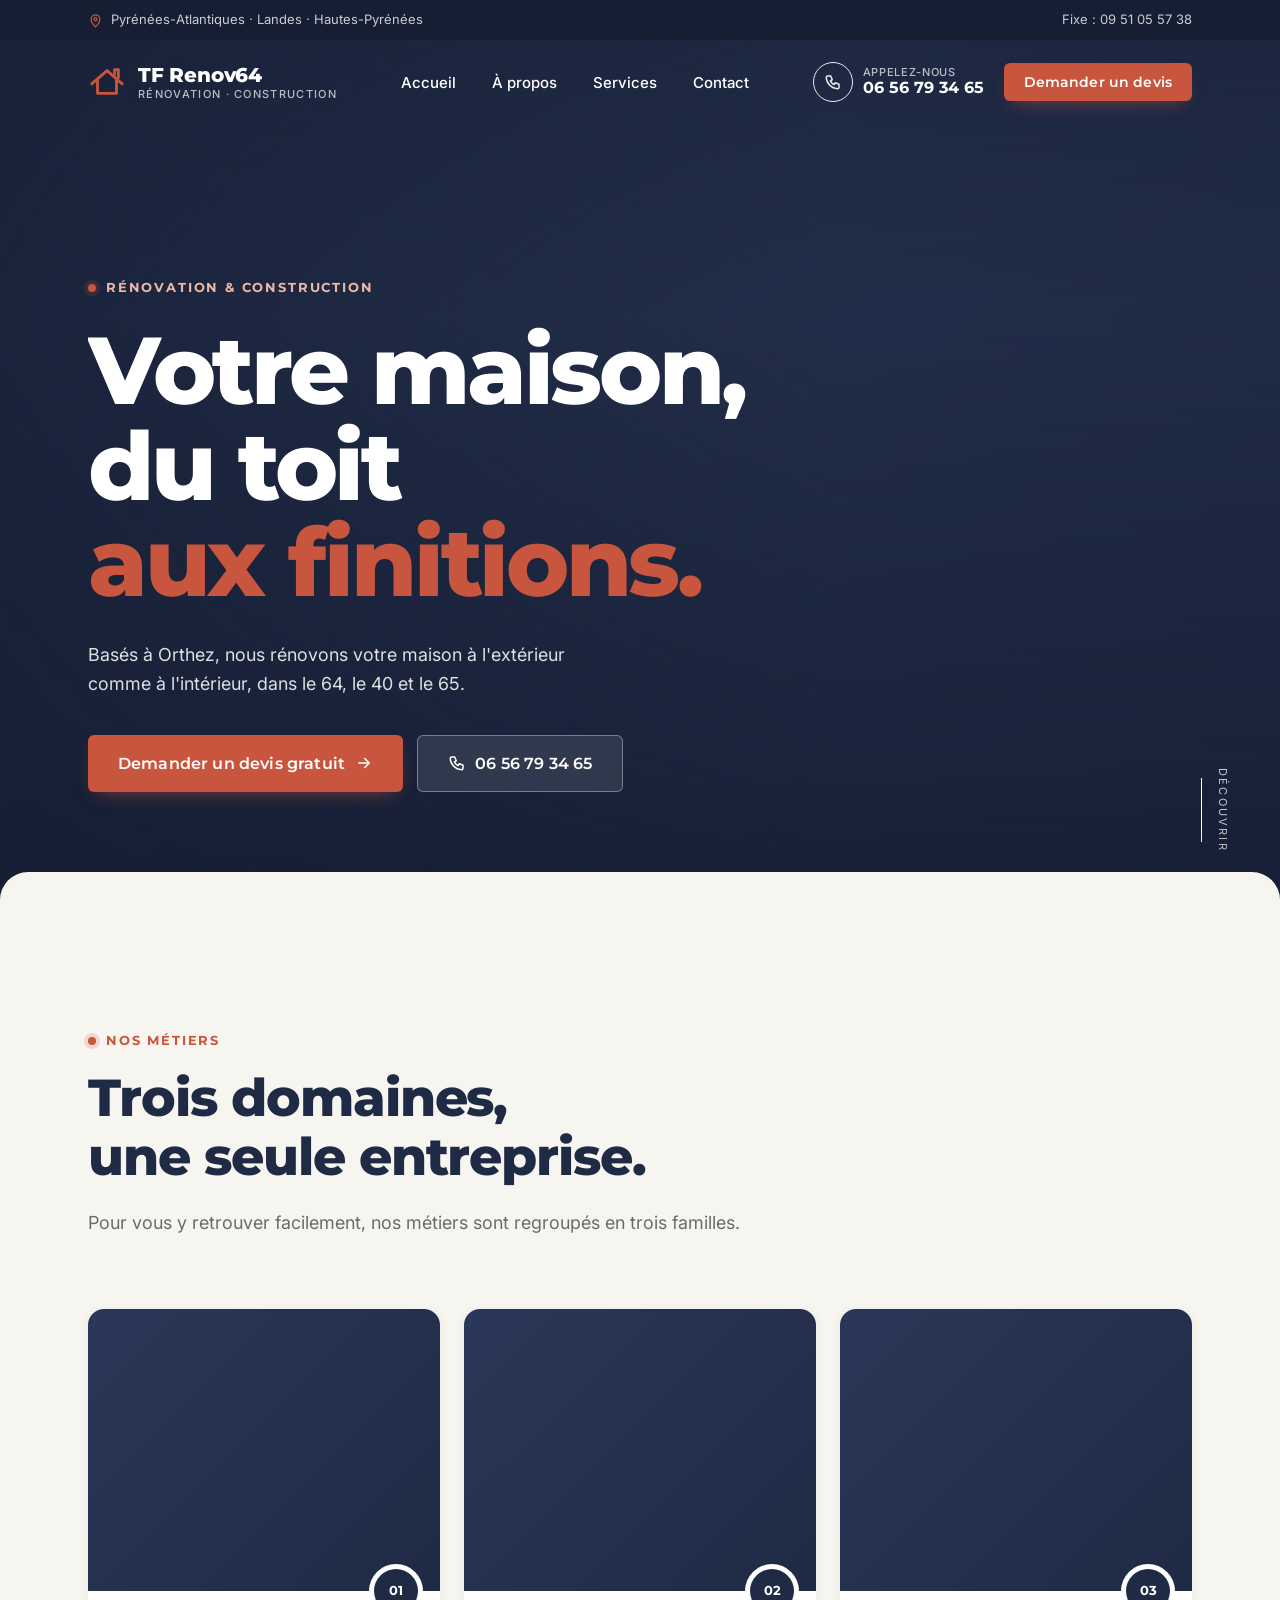
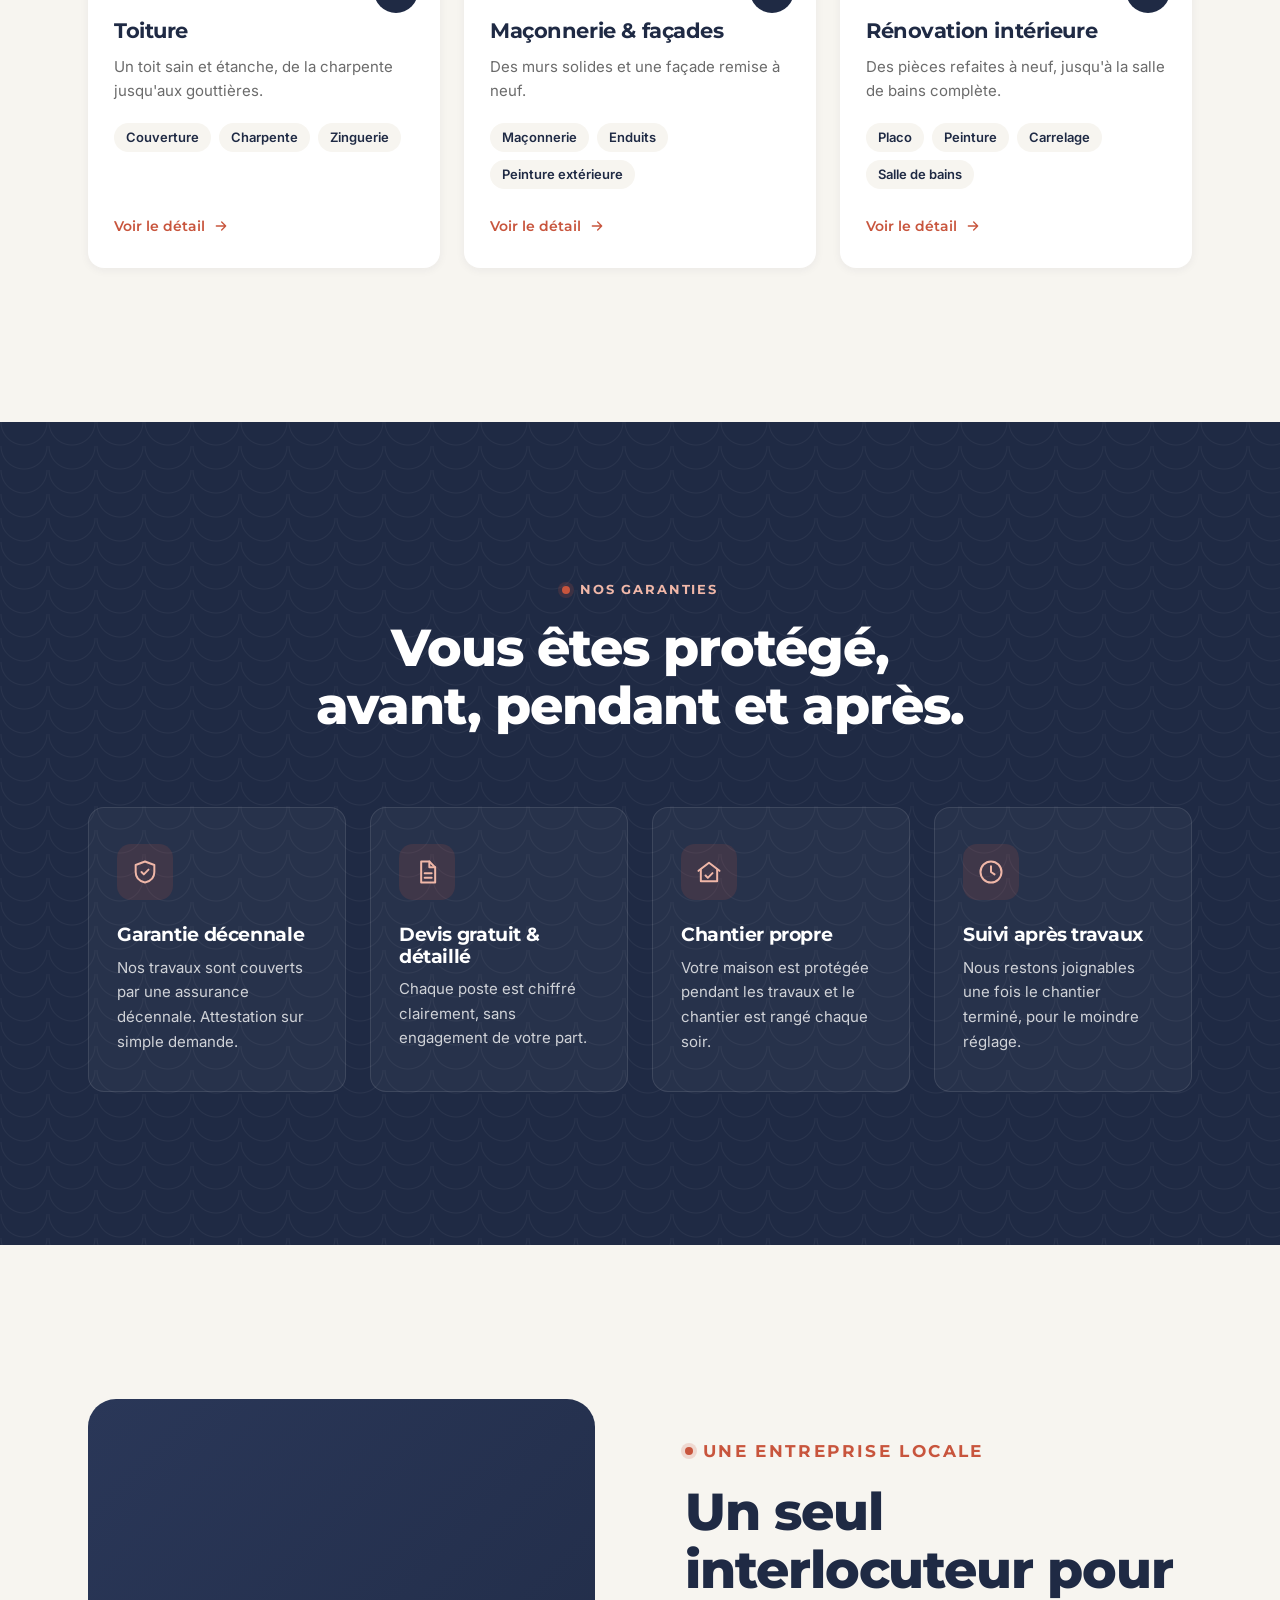
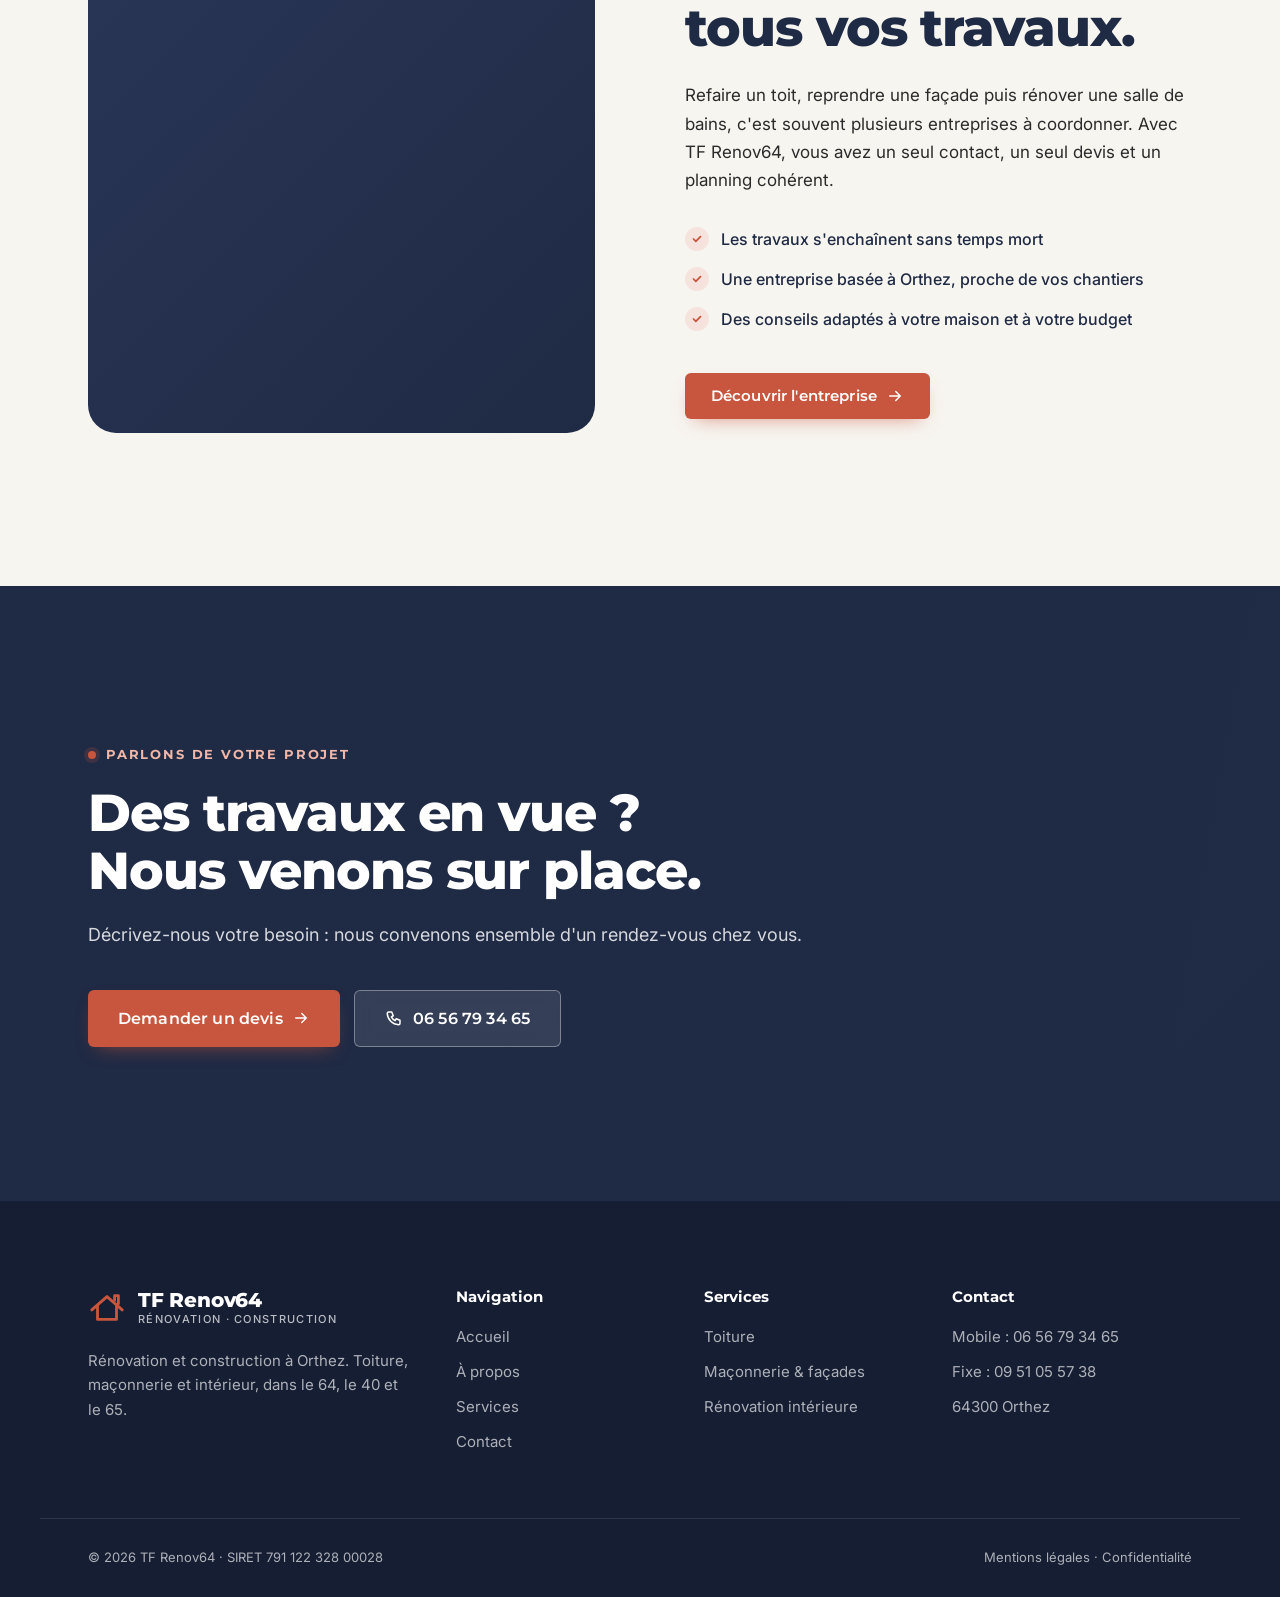
==== index.html @ b9517486 "Site adapté à TF Renov64 (rénovation & construction, Orthez) - Coordonnées réelles : mobile, fixe, S" ====
<!DOCTYPE html>
<html lang="fr">
<head>
  <meta charset="UTF-8">
  <meta name="viewport" content="width=device-width, initial-scale=1">
  <title>TF Renov64 — Rénovation &amp; construction à Orthez | Toiture, maçonnerie, intérieur</title>
  <meta name="description" content="TF Renov64, rénovation et construction à Orthez (64) : couverture, charpente, zinguerie, maçonnerie, enduits, peinture, placo, carrelage et salles de bains. Pyrénées-Atlantiques, Landes, Hautes-Pyrénées. Devis gratuit.">
  <meta name="theme-color" content="#1F2A44">

  <!-- Active les états initiaux des animations uniquement si JS est disponible -->
  <script>
    document.documentElement.classList.add('js');
    if (!window.matchMedia('(prefers-reduced-motion: reduce)').matches) document.documentElement.classList.add('anim');
  </script>

  <link rel="preconnect" href="https://fonts.googleapis.com">
  <link rel="preconnect" href="https://fonts.gstatic.com" crossorigin>
  <link href="https://fonts.googleapis.com/css2?family=Inter:wght@400;500;600&family=Montserrat:wght@600;700;800&display=swap" rel="stylesheet">
  <link rel="stylesheet" href="style.css">
</head>
<body class="page-home">

  <!-- ===================================================
       EN-TÊTE : bandeau contact + menu fixe
       =================================================== -->
  <header class="site-header" id="top">
    <div class="topbar">
      <div class="container topbar__inner">
        <p class="topbar__zone">
          <svg aria-hidden="true" viewBox="0 0 24 24"><path d="M12 22s7-6.2 7-12a7 7 0 1 0-14 0c0 5.8 7 12 7 12Z"/><circle cx="12" cy="10" r="2.5"/></svg>
          <span>Pyrénées-Atlantiques · Landes · Hautes-Pyrénées</span>
        </p>
        <div class="topbar__links">
          <a href="tel:+33951055738">Fixe : 09 51 05 57 38</a>
        </div>
      </div>
    </div>

    <nav class="nav" aria-label="Navigation principale">
      <div class="container nav__inner">
        <a href="index.html" class="logo" aria-label="TF Renov64, retour à l'accueil">
          <svg class="logo__mark" viewBox="0 0 40 40" aria-hidden="true">
            <path d="M4 22 20 8l16 14" />
            <path d="M10 18v14h20V18" />
            <path d="M28 12V7h4v8.5" />
          </svg>
          <span class="logo__text">TF Renov64<small>Rénovation · Construction</small></span>
        </a>

        <ul class="nav__links" id="nav-links">
          <li><a href="index.html" class="is-active" aria-current="page">Accueil</a></li>
          <li><a href="a-propos.html">À propos</a></li>
          <li><a href="services.html">Services</a></li>
          <li><a href="contact.html">Contact</a></li>
          <li class="nav__links-cta"><a href="tel:+33656793465" class="btn btn--ghost-dark">Appeler le 06 56 79 34 65</a></li>
        </ul>

        <div class="nav__actions">
          <a href="tel:+33656793465" class="nav__phone" aria-label="Appeler le 06 56 79 34 65">
            <span class="nav__phone-icon">
              <svg viewBox="0 0 24 24" aria-hidden="true"><path d="M5 4h4l2 5-2.5 1.5a11 11 0 0 0 5 5L15 13l5 2v4a2 2 0 0 1-2 2A16 16 0 0 1 3 6a2 2 0 0 1 2-2"/></svg>
            </span>
            <span class="nav__phone-text"><small>Appelez-nous</small>06 56 79 34 65</span>
          </a>
          <a href="contact.html#devis" class="btn btn--primary btn--sm nav__cta">
            Demander un devis
          </a>
          <button class="burger" type="button" aria-label="Ouvrir le menu" aria-expanded="false" aria-controls="nav-links">
            <span></span><span></span>
          </button>
        </div>
      </div>
    </nav>
  </header>

<main>

    <!-- ===================================================
         HERO
         =================================================== -->
    <section class="hero" aria-label="Présentation">
      <div class="hero__media">
        <!-- Photo d'illustration : à remplacer par une photo des chantiers de l'entreprise -->
        <img src="https://images.unsplash.com/photo-1745478433539-90d9a2e8579e?auto=format&fit=crop&w=2200&q=80"
             srcset="https://images.unsplash.com/photo-1745478433539-90d9a2e8579e?auto=format&fit=crop&w=800&q=80 800w, https://images.unsplash.com/photo-1745478433539-90d9a2e8579e?auto=format&fit=crop&w=1400&q=80 1400w, https://images.unsplash.com/photo-1745478433539-90d9a2e8579e?auto=format&fit=crop&w=2200&q=80 2200w"
             sizes="100vw"
             alt="Artisan posant des tuiles sur une toiture en chantier" fetchpriority="high">
      </div>
      <div class="hero__overlay" aria-hidden="true"></div>

      <div class="container hero__content">
        <p class="eyebrow eyebrow--light hero__eyebrow">
          <span class="eyebrow__dot"></span>Rénovation &amp; construction
        </p>
        <h1 class="hero__title">
          <span class="line"><span>Votre maison,</span></span>
          <span class="line"><span>du toit</span></span>
          <span class="line"><span><em>aux finitions.</em></span></span>
        </h1>
        <p class="hero__lead">
          Basés à Orthez, nous rénovons votre maison à l'extérieur comme à l'intérieur,
          dans le 64, le 40 et le 65.
        </p>
        <div class="hero__actions">
          <a href="contact.html#devis" class="btn btn--primary btn--lg">
            Demander un devis gratuit
            <svg class="btn__arrow" viewBox="0 0 24 24" aria-hidden="true"><path d="M5 12h14M13 6l6 6-6 6"/></svg>
          </a>
          <a href="tel:+33656793465" class="btn btn--glass btn--lg">
            <svg viewBox="0 0 24 24" aria-hidden="true"><path d="M5 4h4l2 5-2.5 1.5a11 11 0 0 0 5 5L15 13l5 2v4a2 2 0 0 1-2 2A16 16 0 0 1 3 6a2 2 0 0 1 2-2"/></svg>
            06 56 79 34 65
          </a>
        </div>
      </div>

      <a href="#services" class="hero__scroll" aria-label="Faire défiler vers le contenu">
        <span>Découvrir</span>
        <span class="hero__scroll-line"></span>
      </a>
    </section>

    <!-- Contenu qui glisse par-dessus le hero -->
    <div class="sheet">

      <!-- ===================================================
           SERVICES : 3 familles de métiers
           =================================================== -->
      <section class="section services" id="services">
        <div class="container">
          <header class="section-head">
            <p class="eyebrow" data-reveal><span class="eyebrow__dot"></span>Nos métiers</p>
            <h2 class="section-title" data-reveal>Trois domaines,<br>une seule entreprise.</h2>
            <p class="section-intro" data-reveal>
              Pour vous y retrouver facilement, nos métiers sont regroupés en trois familles.
            </p>
          </header>

          <div class="services__grid">
            <article class="service-card" data-reveal>
              <div class="service-card__media">
                <img src="https://images.pexels.com/photos/10971733/pexels-photo-10971733.jpeg?auto=compress&cs=tinysrgb&w=1000" alt="Toiture en tuiles avec lucarne" loading="lazy">
              </div>
              <div class="service-card__body">
                <span class="service-card__num">01</span>
                <h3>Toiture</h3>
                <p>Un toit sain et étanche, de la charpente jusqu'aux gouttières.</p>
                <ul class="service-card__tags" aria-label="Métiers"><li>Couverture</li><li>Charpente</li><li>Zinguerie</li></ul>
                <a href="services.html#toiture" class="link-arrow">Voir le détail <svg viewBox="0 0 24 24" aria-hidden="true"><path d="M5 12h14M13 6l6 6-6 6"/></svg></a>
              </div>
            </article>
            <article class="service-card" data-reveal>
              <div class="service-card__media">
                <img src="https://images.unsplash.com/photo-1517581177682-a085bb7ffb15?auto=format&fit=crop&w=1000&q=80" alt="Chantier de rénovation avec murs en maçonnerie" loading="lazy">
              </div>
              <div class="service-card__body">
                <span class="service-card__num">02</span>
                <h3>Maçonnerie &amp; façades</h3>
                <p>Des murs solides et une façade remise à neuf.</p>
                <ul class="service-card__tags" aria-label="Métiers"><li>Maçonnerie</li><li>Enduits</li><li>Peinture extérieure</li></ul>
                <a href="services.html#maconnerie" class="link-arrow">Voir le détail <svg viewBox="0 0 24 24" aria-hidden="true"><path d="M5 12h14M13 6l6 6-6 6"/></svg></a>
              </div>
            </article>
            <article class="service-card" data-reveal>
              <div class="service-card__media">
                <img src="https://images.unsplash.com/photo-1584622650111-993a426fbf0a?auto=format&fit=crop&w=1000&q=80" alt="Salle de bains rénovée avec douche vitrée" loading="lazy">
              </div>
              <div class="service-card__body">
                <span class="service-card__num">03</span>
                <h3>Rénovation intérieure</h3>
                <p>Des pièces refaites à neuf, jusqu'à la salle de bains complète.</p>
                <ul class="service-card__tags" aria-label="Métiers"><li>Placo</li><li>Peinture</li><li>Carrelage</li><li>Salle de bains</li></ul>
                <a href="services.html#interieur" class="link-arrow">Voir le détail <svg viewBox="0 0 24 24" aria-hidden="true"><path d="M5 12h14M13 6l6 6-6 6"/></svg></a>
              </div>
            </article>
          </div>
        </div>
      </section>

      <!-- ===================================================
           GARANTIES (section sombre)
           =================================================== -->
      <section class="guarantees" aria-labelledby="garanties-title">
        <div class="guarantees__panel">
          <div class="container">
            <header class="section-head section-head--center">
              <p class="eyebrow eyebrow--light" data-reveal><span class="eyebrow__dot"></span>Nos garanties</p>
              <h2 class="section-title section-title--light" id="garanties-title" data-reveal>Vous êtes protégé,<br>avant, pendant et après.</h2>
            </header>

            <div class="guarantees__grid">
              <div class="guarantee" data-reveal>
                <div class="guarantee__icon"><svg viewBox="0 0 24 24" aria-hidden="true"><path d="M12 3 4 6v6c0 5 3.5 8 8 9 4.5-1 8-4 8-9V6l-8-3Z"/><path d="m9 12 2 2 4-4"/></svg></div>
                <h3>Garantie décennale</h3>
                <p>Nos travaux sont couverts par une assurance décennale. Attestation sur simple demande.</p>
              </div>
              <div class="guarantee" data-reveal>
                <div class="guarantee__icon"><svg viewBox="0 0 24 24" aria-hidden="true"><path d="M7 3h7l5 5v13H7z"/><path d="M14 3v5h5M10 13h6M10 17h6"/></svg></div>
                <h3>Devis gratuit &amp; détaillé</h3>
                <p>Chaque poste est chiffré clairement, sans engagement de votre part.</p>
              </div>
              <div class="guarantee" data-reveal>
                <div class="guarantee__icon"><svg viewBox="0 0 24 24" aria-hidden="true"><path d="M3 11 12 4l9 7"/><path d="M5 10v10h14V10"/><path d="m9 15 2 2 4-4"/></svg></div>
                <h3>Chantier propre</h3>
                <p>Votre maison est protégée pendant les travaux et le chantier est rangé chaque soir.</p>
              </div>
              <div class="guarantee" data-reveal>
                <div class="guarantee__icon"><svg viewBox="0 0 24 24" aria-hidden="true"><circle cx="12" cy="12" r="9"/><path d="M12 7v5l3 2"/></svg></div>
                <h3>Suivi après travaux</h3>
                <p>Nous restons joignables une fois le chantier terminé, pour le moindre réglage.</p>
              </div>
            </div>
          </div>
        </div>
      </section>

      <!-- ===================================================
           L'ENTREPRISE
           =================================================== -->
      <section class="section about" id="apropos">
        <div class="container about__grid">
          <div class="about__visual">
            <div class="about__img" data-reveal-img data-parallax>
              <img src="https://images.unsplash.com/photo-1726589004565-bedfba94d3a2?auto=format&fit=crop&w=1400&q=80" alt="Artisan au travail sur une toiture" loading="lazy">
            </div>
          </div>

          <div class="about__text">
            <p class="eyebrow" data-reveal><span class="eyebrow__dot"></span>Une entreprise locale</p>
            <h2 class="section-title" data-reveal>Un seul interlocuteur pour tous vos travaux.</h2>
            <p data-reveal>
              Refaire un toit, reprendre une façade puis rénover une salle de bains, c'est souvent
              plusieurs entreprises à coordonner. Avec TF Renov64, vous avez un seul contact,
              un seul devis et un planning cohérent.
            </p>
            <ul class="checklist" data-reveal>
              <li>Les travaux s'enchaînent sans temps mort</li>
              <li>Une entreprise basée à Orthez, proche de vos chantiers</li>
              <li>Des conseils adaptés à votre maison et à votre budget</li>
            </ul>
            <a href="a-propos.html" class="btn btn--primary" data-reveal>
              Découvrir l'entreprise
              <svg class="btn__arrow" viewBox="0 0 24 24" aria-hidden="true"><path d="M5 12h14M13 6l6 6-6 6"/></svg>
            </a>
          </div>
        </div>
      </section>

      <!-- ===================================================
           APPEL À L'ACTION
           =================================================== -->
      <section class="contact cta-band">
        <div class="contact__bg" data-parallax>
          <img src="https://images.pexels.com/photos/5259822/pexels-photo-5259822.jpeg?auto=compress&cs=tinysrgb&w=2000"
             srcset="https://images.pexels.com/photos/5259822/pexels-photo-5259822.jpeg?auto=compress&cs=tinysrgb&w=800 800w, https://images.pexels.com/photos/5259822/pexels-photo-5259822.jpeg?auto=compress&cs=tinysrgb&w=1400 1400w, https://images.pexels.com/photos/5259822/pexels-photo-5259822.jpeg?auto=compress&cs=tinysrgb&w=2000 2000w"
             sizes="100vw" alt="" loading="lazy">
        </div>
        <div class="container cta-band__inner">
          <div>
            <p class="eyebrow eyebrow--light" data-reveal><span class="eyebrow__dot"></span>Parlons de votre projet</p>
            <h2 class="section-title section-title--light" data-reveal>Des travaux en vue&nbsp;?<br>Nous venons sur place.</h2>
            <p data-reveal>Décrivez-nous votre besoin&nbsp;: nous convenons ensemble d'un rendez-vous chez vous.</p>
          </div>
          <div class="cta-band__actions" data-reveal>
            <a href="contact.html#devis" class="btn btn--primary btn--lg">Demander un devis
              <svg class="btn__arrow" viewBox="0 0 24 24" aria-hidden="true"><path d="M5 12h14M13 6l6 6-6 6"/></svg></a>
            <a href="tel:+33656793465" class="btn btn--glass btn--lg">
              <svg viewBox="0 0 24 24" aria-hidden="true"><path d="M5 4h4l2 5-2.5 1.5a11 11 0 0 0 5 5L15 13l5 2v4a2 2 0 0 1-2 2A16 16 0 0 1 3 6a2 2 0 0 1 2-2"/></svg>
              06 56 79 34 65</a>
          </div>
        </div>
      </section>

    </div><!-- /.sheet -->
  </main>

  <!-- ===================================================
       PIED DE PAGE
       =================================================== -->
  <footer class="footer">
    <div class="container footer__grid">
      <div class="footer__brand">
        <a href="index.html" class="logo logo--light">
          <svg class="logo__mark" viewBox="0 0 40 40" aria-hidden="true"><path d="M4 22 20 8l16 14" /><path d="M10 18v14h20V18" /><path d="M28 12V7h4v8.5" /></svg>
          <span class="logo__text">TF Renov64<small>Rénovation · Construction</small></span>
        </a>
        <p>Rénovation et construction à Orthez. Toiture, maçonnerie et intérieur, dans le 64, le 40 et le 65.</p>
      </div>
      <div>
        <h4>Navigation</h4>
        <ul>
          <li><a href="index.html">Accueil</a></li>
          <li><a href="a-propos.html">À propos</a></li>
          <li><a href="services.html">Services</a></li>
          <li><a href="contact.html">Contact</a></li>
        </ul>
      </div>
      <div>
        <h4>Services</h4>
        <ul>
          <li><a href="services.html#toiture">Toiture</a></li>
          <li><a href="services.html#maconnerie">Maçonnerie &amp; façades</a></li>
          <li><a href="services.html#interieur">Rénovation intérieure</a></li>
        </ul>
      </div>
      <div class="footer__contact">
        <h4>Contact</h4>
        <ul>
          <li><a href="tel:+33656793465">Mobile : 06 56 79 34 65</a></li>
          <li><a href="tel:+33951055738">Fixe : 09 51 05 57 38</a></li>
          <li>64300 Orthez</li>
        </ul>
      </div>
    </div>
    <div class="container footer__bottom">
      <p>© <span id="year">2026</span> TF Renov64 · SIRET 791 122 328 00028</p>
      <p><a href="#">Mentions légales</a> · <a href="#">Confidentialité</a></p>
    </div>
  </footer>

  <!-- Barre d'action mobile (toujours visible sur téléphone) -->
  <div class="mobile-bar">
    <a href="tel:+33656793465" class="mobile-bar__call">
      <svg viewBox="0 0 24 24" aria-hidden="true"><path d="M5 4h4l2 5-2.5 1.5a11 11 0 0 0 5 5L15 13l5 2v4a2 2 0 0 1-2 2A16 16 0 0 1 3 6a2 2 0 0 1 2-2"/></svg>
      Appeler
    </a>
    <a href="contact.html#devis" class="btn btn--primary">Demander un devis</a>
  </div>

  <script src="https://cdn.jsdelivr.net/npm/gsap@3.12.5/dist/gsap.min.js"></script>
  <script src="https://cdn.jsdelivr.net/npm/gsap@3.12.5/dist/ScrollTrigger.min.js"></script>
  <script src="script.js"></script>
</body>
</html>
---- style.css ----
/* =========================================================
   [NOM] — Couvreur · Feuille de style
   Style guide : bleu nuit / blanc cassé / terracotta
   ========================================================= */

:root {
  --navy: #1F2A44;
  --navy-900: #161E33;
  --navy-700: #2A3758;
  --cream: #F7F5F0;
  --cream-200: #EFEBE2;
  --terracotta: #C8553D;
  --terracotta-600: #B04530;
  --terracotta-100: #F6E3DD;
  --text: #2B2B2B;
  --muted: #6B6B6B;
  --line: rgba(31, 42, 68, .12);
  --white: #FFFFFF;

  --font-title: "Montserrat", system-ui, sans-serif;
  --font-body: "Inter", system-ui, sans-serif;

  --radius: 6px;
  --radius-lg: 16px;
  --radius-xl: 28px;

  --container: 1200px;
  --gutter: clamp(20px, 5vw, 48px);
  --section: clamp(96px, 12vw, 160px);

  --topbar-h: 40px;
  --nav-h: 84px;

  --shadow-sm: 0 2px 10px rgba(31, 42, 68, .06);
  --shadow-md: 0 18px 40px -18px rgba(31, 42, 68, .28);
  --shadow-lg: 0 30px 70px -30px rgba(22, 30, 51, .45);

  --ease: cubic-bezier(.22, .61, .36, 1);
}

/* ---------- Base ---------- */
*, *::before, *::after { box-sizing: border-box; }

html { scroll-behavior: smooth; scroll-padding-top: calc(var(--nav-h) + 16px); }

body {
  margin: 0;
  font-family: var(--font-body);
  font-size: 16px;
  line-height: 1.65;
  color: var(--text);
  background: var(--cream);
  -webkit-font-smoothing: antialiased;
  text-rendering: optimizeLegibility;
}

img { display: block; max-width: 100%; }
a { color: inherit; text-decoration: none; }
ul, ol { list-style: none; margin: 0; padding: 0; }
h1, h2, h3, h4 { font-family: var(--font-title); font-weight: 700; color: var(--navy); margin: 0; line-height: 1.12; letter-spacing: -.02em; }
p { margin: 0 0 1em; }
svg { flex-shrink: 0; }
button, input, select, textarea { font: inherit; }

:focus-visible { outline: 2px solid var(--terracotta); outline-offset: 3px; border-radius: 4px; }

.container { width: 100%; max-width: var(--container); margin-inline: auto; padding-inline: var(--gutter); }

/* Images : fond de secours si une photo ne charge pas */
.hero__media, .service-card__media, .about__img, .contact__bg, .service-detail__img {
  background: linear-gradient(135deg, var(--navy-700), var(--navy));
}
img.is-broken { opacity: 0 !important; }

/* ---------- Boutons ---------- */
.btn {
  --btn-bg: var(--terracotta);
  display: inline-flex; align-items: center; justify-content: center; gap: .6em;
  padding: 14px 26px;
  border: 0; border-radius: var(--radius);
  font-family: var(--font-title); font-weight: 600; font-size: 15px; letter-spacing: .01em;
  line-height: 1.2; white-space: nowrap; cursor: pointer;
  transition: transform .35s var(--ease), background-color .35s var(--ease), box-shadow .35s var(--ease), color .35s var(--ease);
}
.btn svg { width: 18px; height: 18px; fill: none; stroke: currentColor; stroke-width: 2; stroke-linecap: round; stroke-linejoin: round; }
.btn__arrow { transition: transform .35s var(--ease); }
.btn:hover .btn__arrow { transform: translateX(4px); }

.btn--primary { background: var(--terracotta); color: var(--white); box-shadow: 0 8px 20px -10px rgba(200, 85, 61, .7); }
.btn--primary:hover { background: var(--terracotta-600); transform: translateY(-2px); box-shadow: 0 14px 28px -12px rgba(200, 85, 61, .75); }
.btn--primary:active { transform: translateY(0); }

.btn--glass { background: rgba(255, 255, 255, .1); color: var(--white); border: 1px solid rgba(255, 255, 255, .35); backdrop-filter: blur(8px); -webkit-backdrop-filter: blur(8px); }
.btn--glass:hover { background: rgba(255, 255, 255, .2); transform: translateY(-2px); }

.btn--outline { background: transparent; color: var(--navy); border: 1.5px solid rgba(31, 42, 68, .25); }
.btn--outline:hover { border-color: var(--navy); background: var(--navy); color: var(--white); transform: translateY(-2px); }

.btn--ghost-dark { background: transparent; color: var(--navy); border: 1.5px solid var(--navy); }

.btn--sm { padding: 11px 20px; font-size: 14px; }
.btn--lg { padding: 18px 30px; font-size: 16px; }
.btn--block { width: 100%; }

.link-arrow {
  display: inline-flex; align-items: center; gap: 8px;
  font-family: var(--font-title); font-weight: 600; font-size: 14px; color: var(--terracotta);
}
.link-arrow svg { width: 16px; height: 16px; fill: none; stroke: currentColor; stroke-width: 2; stroke-linecap: round; stroke-linejoin: round; transition: transform .35s var(--ease); }
.link-arrow:hover svg { transform: translateX(4px); }

/* ---------- Typo éditoriale ---------- */
.eyebrow {
  display: inline-flex; align-items: center; gap: 10px;
  font-family: var(--font-title); font-weight: 700; font-size: 13px;
  letter-spacing: .14em; text-transform: uppercase; color: var(--terracotta);
  margin-bottom: 18px;
}
.eyebrow__dot { width: 8px; height: 8px; border-radius: 50%; background: var(--terracotta); box-shadow: 0 0 0 4px rgba(200, 85, 61, .18); }
.eyebrow--light { color: #F0B7A8; }

.section { padding-block: var(--section); }
.section-head { max-width: 680px; margin-bottom: clamp(48px, 6vw, 72px); }
.section-head--center { margin-inline: auto; text-align: center; }
.section-head--split { max-width: none; display: flex; justify-content: space-between; align-items: flex-end; gap: 40px; flex-wrap: wrap; }
.section-head--split .section-intro { max-width: 400px; margin: 0; }
.section-title { font-size: clamp(2rem, 4.2vw, 3.25rem); font-weight: 800; }
.section-title--light { color: var(--white); }
.section-intro { font-size: 18px; color: var(--muted); margin-top: 22px; }

/* =========================================================
   EN-TÊTE
   ========================================================= */
.site-header {
  position: fixed; inset: 0 0 auto 0; z-index: 100;
  transition: transform .5s var(--ease);
}
.site-header.is-scrolled { transform: translateY(calc(var(--topbar-h) * -1)); }

.topbar { height: var(--topbar-h); background: var(--navy-900); color: rgba(255, 255, 255, .78); font-size: 13px; }
.topbar__inner { height: 100%; display: flex; align-items: center; justify-content: space-between; gap: 24px; }
.topbar p { margin: 0; display: flex; align-items: center; gap: 8px; min-width: 0; }
.topbar__zone span { white-space: nowrap; overflow: hidden; text-overflow: ellipsis; }
.topbar svg { width: 15px; height: 15px; fill: none; stroke: var(--terracotta); stroke-width: 2; }
.topbar__links { display: flex; align-items: center; gap: 16px; }
.topbar__links a:hover { color: var(--white); }
.topbar__sep { width: 1px; height: 14px; background: rgba(255, 255, 255, .25); }

.nav {
  height: var(--nav-h);
  color: var(--white);
  transition: background-color .45s var(--ease), box-shadow .45s var(--ease), color .45s var(--ease), height .45s var(--ease);
}
.is-scrolled .nav {
  --nav-h: 72px;
  background: rgba(247, 245, 240, .92);
  backdrop-filter: blur(14px); -webkit-backdrop-filter: blur(14px);
  color: var(--navy);
  box-shadow: 0 1px 0 var(--line), 0 10px 30px -20px rgba(31, 42, 68, .35);
}
.nav__inner { height: 100%; display: flex; align-items: center; justify-content: space-between; gap: 24px; }

.logo { display: inline-flex; align-items: center; gap: 12px; color: inherit; }
.logo__mark { width: 38px; height: 38px; fill: none; stroke: var(--terracotta); stroke-width: 3; stroke-linecap: round; stroke-linejoin: round; }
.logo__text { font-family: var(--font-title); font-weight: 800; font-size: 20px; letter-spacing: -.01em; line-height: 1; display: flex; flex-direction: column; gap: 4px; }
.logo__text small { font-family: var(--font-body); font-weight: 500; font-size: 11px; letter-spacing: .12em; text-transform: uppercase; opacity: .7; white-space: nowrap; }

.nav__links { display: flex; align-items: center; gap: 36px; }
.nav__links a { position: relative; font-weight: 500; font-size: 15px; padding-block: 6px; white-space: nowrap; }
.nav__links > li > a:not(.btn)::after {
  content: ""; position: absolute; left: 0; right: 0; bottom: 0; height: 2px;
  background: var(--terracotta); transform: scaleX(0); transform-origin: right;
  transition: transform .4s var(--ease);
}
.nav__links > li > a:not(.btn):hover::after, .nav__links a.is-active::after { transform: scaleX(1); transform-origin: left; }
.nav__links-cta { display: none; }

.nav__actions { display: flex; align-items: center; gap: 20px; }
.nav__phone { display: flex; align-items: center; gap: 10px; font-family: var(--font-title); font-weight: 700; font-size: 16px; }
.nav__phone-icon {
  width: 40px; height: 40px; border-radius: 50%;
  display: grid; place-items: center;
  border: 1.5px solid currentColor; opacity: .9;
  transition: background-color .35s var(--ease), border-color .35s var(--ease);
}
.nav__phone:hover .nav__phone-icon { background: var(--terracotta); border-color: var(--terracotta); color: var(--white); }
.nav__phone svg { width: 18px; height: 18px; fill: none; stroke: currentColor; stroke-width: 2; stroke-linejoin: round; }
.nav__phone-text { display: flex; flex-direction: column; line-height: 1.15; }
.nav__phone-text small { font-family: var(--font-body); font-weight: 500; font-size: 11px; letter-spacing: .06em; text-transform: uppercase; opacity: .7; }

.burger { display: none; width: 44px; height: 44px; border: 0; background: transparent; color: inherit; cursor: pointer; position: relative; }
.burger span { position: absolute; left: 11px; right: 11px; height: 2px; background: currentColor; border-radius: 2px; transition: transform .4s var(--ease), top .4s var(--ease); }
.burger span:first-child { top: 17px; }
.burger span:last-child { top: 25px; }
.burger[aria-expanded="true"] span:first-child { top: 21px; transform: rotate(45deg); }
.burger[aria-expanded="true"] span:last-child { top: 21px; transform: rotate(-45deg); }

/* =========================================================
   HERO
   ========================================================= */
.hero {
  position: sticky; top: 0; z-index: 0;
  min-height: 100vh; min-height: 100svh;
  display: flex; align-items: flex-end;
  color: var(--white); overflow: hidden;
}
.hero__media { position: absolute; inset: -6% 0 0 0; will-change: transform; }
.hero__media img { width: 100%; height: 100%; object-fit: cover; object-position: center 40%; }
.hero__overlay {
  position: absolute; inset: 0;
  background:
    linear-gradient(180deg, rgba(22, 30, 51, .55) 0%, rgba(22, 30, 51, .15) 35%, rgba(22, 30, 51, .75) 100%),
    linear-gradient(90deg, rgba(22, 30, 51, .7) 0%, rgba(22, 30, 51, 0) 65%);
}
.hero__content { position: relative; padding-top: calc(var(--topbar-h) + var(--nav-h) + 40px); padding-bottom: clamp(88px, 12vh, 140px); }
.hero__eyebrow { margin-bottom: 24px; }
.hero__title {
  color: var(--white);
  font-size: clamp(2.75rem, min(7.4vw, 10.5svh), 6.25rem);
  font-weight: 800; line-height: 1.02; letter-spacing: -.035em;
  margin-bottom: 28px;
}
.hero__title .line { display: block; overflow: hidden; padding-bottom: .06em; margin-bottom: -.06em; }
.hero__title .line > span { display: inline-block; will-change: transform; }
.hero__title em { font-style: normal; color: var(--terracotta); }
.hero__lead { max-width: 540px; font-size: clamp(17px, 1.4vw, 19px); color: rgba(255, 255, 255, .86); margin-bottom: 36px; }
.hero__actions { display: flex; flex-wrap: wrap; gap: 14px; margin-bottom: 44px; }
.hero__actions:last-child { margin-bottom: 0; }

.hero__scroll {
  position: absolute; right: var(--gutter); bottom: 48px;
  display: flex; flex-direction: column; align-items: center; gap: 12px;
  font-size: 11px; letter-spacing: .2em; text-transform: uppercase; color: rgba(255, 255, 255, .75);
  writing-mode: vertical-rl;
}
.hero__scroll-line { width: 1px; height: 64px; background: rgba(255, 255, 255, .25); position: relative; overflow: hidden; }
.hero__scroll-line::after { content: ""; position: absolute; inset: 0; background: var(--white); animation: scrollLine 2.2s var(--ease) infinite; }
@keyframes scrollLine { 0% { transform: translateY(-100%); } 60%, 100% { transform: translateY(100%); } }

/* =========================================================
   FEUILLE DE CONTENU (glisse sur le hero)
   ========================================================= */
.sheet {
  position: relative; z-index: 2;
  background: var(--cream);
  border-radius: var(--radius-xl) var(--radius-xl) 0 0;
  margin-top: calc(var(--radius-xl) * -1);
  box-shadow: 0 -30px 60px -30px rgba(22, 30, 51, .5);
}

/* ---------- Services ---------- */
.services__grid { display: grid; grid-template-columns: repeat(3, 1fr); gap: 24px; }
.service-card {
  background: var(--white); border-radius: var(--radius-lg); overflow: hidden;
  box-shadow: var(--shadow-sm); display: flex; flex-direction: column;
  transition: transform .5s var(--ease), box-shadow .5s var(--ease);
}
.service-card:hover { transform: translateY(-6px); box-shadow: var(--shadow-md); }
.service-card__media { aspect-ratio: 4 / 3.2; overflow: hidden; }
.service-card__media img { width: 100%; height: 100%; object-fit: cover; transition: transform 1.1s var(--ease); }
.service-card:hover .service-card__media img { transform: scale(1.06); }
.service-card__body { position: relative; padding: 28px 26px 30px; display: flex; flex-direction: column; flex: 1; }
.service-card__num {
  position: absolute; top: -22px; right: 22px;
  width: 44px; height: 44px; border-radius: 50%;
  display: grid; place-items: center;
  background: var(--navy); color: var(--white);
  font-family: var(--font-title); font-weight: 700; font-size: 13px;
  box-shadow: 0 0 0 5px var(--white);
  transition: background-color .4s var(--ease);
}
.service-card:hover .service-card__num { background: var(--terracotta); }
.service-card h3 { font-size: 21px; margin-bottom: 12px; }
.service-card p { color: var(--muted); font-size: 15px; }
.service-card__tags { display: flex; flex-wrap: wrap; gap: 8px; margin: 4px 0 26px; flex: 1; align-content: flex-start; }
.service-card__tags li {
  padding: 6px 12px; border-radius: 999px; background: var(--cream);
  font-size: 13px; font-weight: 600; color: var(--navy); line-height: 1.3;
}

/* ---------- À propos ---------- */
.about { padding-top: 0; }
.about__grid { display: grid; grid-template-columns: 1fr 1fr; gap: clamp(48px, 7vw, 110px); align-items: center; }
.about__visual { position: relative; }
.about__img { aspect-ratio: 4 / 5; border-radius: var(--radius-xl); overflow: hidden; }
.about__img img { width: 100%; height: 120%; object-fit: cover; margin-top: -10%; }
.about__badge {
  position: absolute; right: -28px; bottom: 48px;
  display: flex; align-items: center; gap: 16px;
  padding: 22px 26px; border-radius: var(--radius-lg);
  background: var(--terracotta); color: var(--white); box-shadow: var(--shadow-lg);
}
.about__badge strong { font-family: var(--font-title); font-size: 52px; font-weight: 800; line-height: 1; letter-spacing: -.03em; }
.about__badge > span { font-size: 14px; line-height: 1.35; font-weight: 500; }
.about__text p { font-size: 17px; margin-top: 24px; }
.checklist { margin: 32px 0 40px; display: grid; gap: 14px; }
.checklist li { position: relative; padding-left: 36px; font-weight: 500; color: var(--navy); }
.checklist li::before {
  content: ""; position: absolute; left: 0; top: 1px;
  width: 24px; height: 24px; border-radius: 50%;
  background: var(--terracotta-100) url("data:image/svg+xml,%3Csvg xmlns='http://www.w3.org/2000/svg' viewBox='0 0 24 24' fill='none' stroke='%23C8553D' stroke-width='3' stroke-linecap='round' stroke-linejoin='round'%3E%3Cpath d='m6 12 4 4 8-8'/%3E%3C/svg%3E") center / 14px no-repeat;
}

/* ---------- Garanties (sombre) ---------- */
.guarantees { padding-inline: 0; }
.guarantees__panel {
  background: var(--navy);
  color: rgba(255, 255, 255, .78);
  padding-block: var(--section);
  position: relative; overflow: hidden;
}
.guarantees__panel::before {
  /* motif discret de tuiles */
  content: ""; position: absolute; inset: 0; opacity: .05; pointer-events: none;
  background-image: radial-gradient(circle at 50% 0, transparent 22px, #fff 23px, transparent 24px);
  background-size: 48px 24px;
}
.guarantees__grid { position: relative; display: grid; grid-template-columns: repeat(4, 1fr); gap: 24px; }
.guarantee {
  padding: 36px 28px; border-radius: var(--radius-lg);
  background: rgba(255, 255, 255, .04); border: 1px solid rgba(255, 255, 255, .1);
  transition: background-color .45s var(--ease), border-color .45s var(--ease), transform .45s var(--ease);
}
.guarantee:hover { background: rgba(255, 255, 255, .07); border-color: rgba(200, 85, 61, .55); transform: translateY(-4px); }
.guarantee__icon { width: 56px; height: 56px; border-radius: 14px; display: grid; place-items: center; background: rgba(200, 85, 61, .15); margin-bottom: 24px; }
.guarantee__icon svg { width: 28px; height: 28px; fill: none; stroke: #F0B7A8; stroke-width: 1.7; stroke-linecap: round; stroke-linejoin: round; }
.guarantee h3 { color: var(--white); font-size: 19px; margin-bottom: 10px; }
.guarantee p { font-size: 15px; margin: 0; }

/* ---------- Méthode ---------- */
.process { padding-top: 0; }
.process__list { position: relative; display: grid; grid-template-columns: repeat(4, 1fr); gap: 32px; }
.process__line { position: absolute; left: 28px; right: 12%; top: 27px; height: 2px; background: var(--line); }
.process__line span { position: absolute; inset: 0; background: var(--terracotta); transform-origin: left; }
.step { position: relative; }
.step__num {
  display: grid; place-items: center; width: 56px; height: 56px; border-radius: 50%;
  background: var(--cream); border: 2px solid var(--navy); color: var(--navy);
  font-family: var(--font-title); font-weight: 800; font-size: 20px; margin-bottom: 28px;
  position: relative; z-index: 1;
  transition: background-color .4s var(--ease), color .4s var(--ease), border-color .4s var(--ease);
}
.step:hover .step__num { background: var(--terracotta); border-color: var(--terracotta); color: var(--white); }
.step h3 { font-size: 20px; margin-bottom: 10px; }
.step p { color: var(--muted); font-size: 15px; margin: 0; }

/* ---------- Zone ---------- */
.zone { padding-top: 0; }
.zone__grid { display: grid; grid-template-columns: 1fr 1fr; gap: clamp(48px, 7vw, 100px); align-items: center; }
.zone__text p { font-size: 17px; margin-top: 24px; }
.zone__note { font-size: 15px !important; color: var(--muted); }
.zone__note a { color: var(--terracotta); font-weight: 600; text-decoration: underline; text-underline-offset: 3px; }

.zone__map { position: relative; aspect-ratio: 1; border-radius: var(--radius-xl); background: var(--navy); overflow: hidden; box-shadow: var(--shadow-lg); }
.zone__map::before { content: ""; position: absolute; inset: 0; background-image: linear-gradient(rgba(255,255,255,.05) 1px, transparent 1px), linear-gradient(90deg, rgba(255,255,255,.05) 1px, transparent 1px); background-size: 40px 40px; }
.zone__map svg { position: absolute; inset: 0; width: 100%; height: 100%; }
.ring { fill: rgba(200, 85, 61, .06); stroke: rgba(240, 183, 168, .35); stroke-width: 1; stroke-dasharray: 4 6; }
.ring--1 { fill: rgba(200, 85, 61, .14); }
.town circle { fill: var(--white); }
.town text { fill: rgba(255, 255, 255, .75); font-family: var(--font-body); font-size: 12px; }
.zone__pin { position: absolute; left: 50%; top: 50%; transform: translate(-50%, -50%); display: grid; place-items: center; }
.zone__pin::before { content: ""; width: 18px; height: 18px; border-radius: 50%; background: var(--terracotta); box-shadow: 0 0 0 5px rgba(255, 255, 255, .9); position: relative; z-index: 1; }
.zone__pulse { position: absolute; width: 18px; height: 18px; border-radius: 50%; background: var(--terracotta); animation: pulse 2.6s ease-out infinite; }
@keyframes pulse { 0% { transform: scale(1); opacity: .7; } 100% { transform: scale(7); opacity: 0; } }
.zone__pin-label { position: absolute; top: 28px; white-space: nowrap; padding: 6px 12px; border-radius: var(--radius); background: var(--white); color: var(--navy); font-family: var(--font-title); font-weight: 700; font-size: 13px; }

/* ---------- Contact ---------- */
.contact { position: relative; padding-block: var(--section); background: var(--navy); color: rgba(255, 255, 255, .82); overflow: hidden; }
.contact__bg { position: absolute; inset: 0; opacity: .18; }
.contact__bg img { width: 100%; height: 120%; object-fit: cover; margin-top: -10%; filter: grayscale(.3); }
.contact::before { content: ""; position: absolute; inset: 0; z-index: 1; background: linear-gradient(100deg, var(--navy) 30%, rgba(31, 42, 68, .7)); }
.contact__grid { position: relative; z-index: 2; display: grid; grid-template-columns: 1fr 1.05fr; gap: clamp(48px, 7vw, 100px); align-items: center; }
.contact__intro p { font-size: 18px; margin-top: 24px; max-width: 460px; }
.contact__list { display: grid; gap: 18px; margin-top: 36px; }
.contact__list li { display: flex; align-items: center; gap: 14px; font-size: 17px; }
.contact__list a { color: var(--white); font-weight: 600; transition: color .3s; }
.contact__list a:hover { color: #F0B7A8; }
.contact__list svg { width: 44px; height: 44px; padding: 11px; border-radius: 50%; background: rgba(255, 255, 255, .08); fill: none; stroke: #F0B7A8; stroke-width: 1.8; stroke-linejoin: round; }

.quote-form { background: var(--cream); color: var(--text); border-radius: var(--radius-xl); padding: clamp(28px, 4vw, 44px); box-shadow: var(--shadow-lg); }
.quote-form h3 { font-size: 24px; margin-bottom: 24px; }
.field-row { display: grid; grid-template-columns: 1fr 1fr; gap: 16px; }
.field { display: flex; flex-direction: column; gap: 6px; margin-bottom: 16px; }
.field span { font-size: 13px; font-weight: 600; color: var(--navy); }
.field small { font-weight: 400; color: var(--muted); }
.field input, .field select, .field textarea {
  width: 100%; padding: 13px 14px; border-radius: var(--radius);
  border: 1.5px solid rgba(31, 42, 68, .16); background: var(--white); color: var(--text);
  transition: border-color .3s var(--ease), box-shadow .3s var(--ease);
}
.field textarea { resize: vertical; min-height: 96px; }
.field input:focus, .field select:focus, .field textarea:focus { outline: none; border-color: var(--terracotta); box-shadow: 0 0 0 4px rgba(200, 85, 61, .14); }
.field.is-invalid input { border-color: var(--terracotta); background: #FFF6F3; }
.quote-form .btn { margin-top: 8px; }
.quote-form__legal { margin: 14px 0 0; font-size: 13px; color: var(--muted); text-align: center; }
.quote-form__success { margin: 16px 0 0; padding: 14px 16px; border-radius: var(--radius); background: #E7F2EA; color: #24603A; font-weight: 500; text-align: center; }

/* ---------- Footer ---------- */
.footer { background: var(--navy-900); color: rgba(255, 255, 255, .65); padding-top: 88px; font-size: 15px; position: relative; z-index: 2; }
.footer__grid { display: grid; grid-template-columns: 1.6fr 1fr 1fr 1.2fr; gap: 48px; padding-bottom: 64px; }
.logo--light { color: var(--white); margin-bottom: 22px; }
.footer__brand p { max-width: 320px; }
.footer h4 { color: var(--white); font-size: 15px; margin-bottom: 20px; letter-spacing: 0; }
.footer ul { display: grid; gap: 10px; }
.footer a { transition: color .3s; }
.footer a:hover { color: var(--white); }
.footer__bottom { display: flex; justify-content: space-between; gap: 16px; flex-wrap: wrap; padding-block: 28px; border-top: 1px solid rgba(255, 255, 255, .1); font-size: 13px; }
.footer__bottom p { margin: 0; }

/* =========================================================
   PAGES INTÉRIEURES
   ========================================================= */
.section-cta { text-align: center; margin-top: 40px; }

/* Hero de page */
.hero--page { height: auto; min-height: 78vh; min-height: 78svh; }
.hero--page .hero__content { padding-top: calc(var(--topbar-h) + var(--nav-h) + 64px); }
.hero--short { min-height: 62vh; min-height: 62svh; }
.hero--page .hero__title { font-size: clamp(2.6rem, min(6.2vw, 9.5svh), 5.25rem); }
.hero--page .hero__lead { margin-bottom: 32px; }
.hero--page .hero__actions { margin-bottom: 0; }
.breadcrumb { display: flex; align-items: center; gap: 10px; font-size: 14px; font-weight: 500; color: rgba(255, 255, 255, .7); }
.breadcrumb a { color: rgba(255, 255, 255, .9); transition: color .3s; }
.breadcrumb a:hover { color: #F0B7A8; }
.breadcrumb [aria-current] { color: #F0B7A8; }

/* Accès rapide */
.chips-nav { padding-top: clamp(56px, 7vw, 80px); }
.chips { display: flex; flex-wrap: wrap; justify-content: center; gap: 10px; }
.chips a {
  display: inline-block; padding: 11px 20px; border-radius: 999px;
  border: 1px solid var(--line); background: var(--white);
  font-weight: 600; font-size: 14px; color: var(--navy);
  transition: background-color .35s var(--ease), color .35s var(--ease), border-color .35s var(--ease), transform .35s var(--ease);
}
.chips a:hover { background: var(--navy); color: var(--white); border-color: var(--navy); transform: translateY(-2px); }

/* Services détaillés */
.service-details { padding-top: clamp(64px, 8vw, 100px); }
.service-detail { display: grid; grid-template-columns: 1.05fr 1fr; gap: clamp(40px, 7vw, 110px); align-items: center; scroll-margin-top: 110px; }
.service-detail + .service-detail { margin-top: clamp(96px, 11vw, 150px); }
.service-detail--reverse .service-detail__img { order: 2; }
.service-detail__img { aspect-ratio: 5 / 4.2; border-radius: var(--radius-xl); overflow: hidden; }
.service-detail__img img { width: 100%; height: 120%; object-fit: cover; margin-top: -10%; }
.service-detail__num { font-family: var(--font-title); font-weight: 800; font-size: 15px; letter-spacing: .14em; color: var(--terracotta); margin-bottom: 14px; }
.service-detail__num::after { content: ""; display: inline-block; width: 48px; height: 2px; background: var(--terracotta); vertical-align: middle; margin-left: 14px; }
.service-detail__text > p:not(.service-detail__num) { font-size: 17px; margin-top: 22px; }
.service-detail .checklist { margin: 28px 0 36px; }
.checklist--detail { gap: 18px; }
.checklist--detail strong { display: block; font-family: var(--font-title); font-weight: 700; font-size: 17px; }
.checklist--detail span { display: block; margin-top: 2px; font-weight: 400; font-size: 15px; color: var(--muted); }

/* FAQ */
.faq { padding-top: 0; }
.faq__grid { display: grid; grid-template-columns: .85fr 1.15fr; gap: clamp(40px, 6vw, 90px); align-items: start; }
.faq .section-intro a { color: var(--terracotta); font-weight: 600; }
.faq__list { border-top: 1px solid var(--line); }
.faq details { border-bottom: 1px solid var(--line); }
.faq summary {
  list-style: none; cursor: pointer; position: relative;
  padding: 24px 48px 24px 0;
  font-family: var(--font-title); font-weight: 700; font-size: 18px; color: var(--navy);
  transition: color .3s;
}
.faq summary::-webkit-details-marker { display: none; }
.faq summary:hover { color: var(--terracotta); }
.faq summary::after {
  content: ""; position: absolute; right: 4px; top: 50%; width: 28px; height: 28px; margin-top: -14px; border-radius: 50%;
  background: var(--terracotta-100) url("data:image/svg+xml,%3Csvg xmlns='http://www.w3.org/2000/svg' viewBox='0 0 24 24' fill='none' stroke='%23C8553D' stroke-width='2.5' stroke-linecap='round'%3E%3Cpath d='M12 6v12M6 12h12'/%3E%3C/svg%3E") center / 14px no-repeat;
  transition: transform .4s var(--ease);
}
.faq details[open] summary::after { transform: rotate(45deg); }
.faq details p { margin: 0; padding: 0 48px 24px 0; color: var(--muted); }

/* Bandeau d'appel à l'action */
.cta-band__inner { position: relative; z-index: 2; display: flex; align-items: center; justify-content: space-between; gap: 40px; flex-wrap: wrap; }
.cta-band__inner p:not(.eyebrow) { font-size: 18px; margin: 20px 0 0; }
.cta-band__actions { display: flex; flex-wrap: wrap; gap: 14px; }

/* À propos */
.about--page { padding-top: clamp(80px, 10vw, 130px); }
.about--page .about__badge { right: auto; left: -28px; }
.values { padding-top: var(--section); }
.values__grid { display: grid; grid-template-columns: repeat(4, 1fr); gap: 24px; }
.value { padding: 36px 28px; border-top: 3px solid var(--terracotta); background: var(--white); border-radius: 0 0 var(--radius-lg) var(--radius-lg); box-shadow: var(--shadow-sm); }
.value__num { display: block; font-family: var(--font-title); font-weight: 800; font-size: 40px; line-height: 1; color: var(--cream-200); -webkit-text-stroke: 1.5px var(--navy); margin-bottom: 22px; }
.value h3 { font-size: 20px; margin-bottom: 10px; }
.value p { margin: 0; color: var(--muted); font-size: 15px; }


/* Section claire qui suit le bloc sombre : on rétablit l'espace du haut */
.guarantees + .section { padding-top: var(--section); }

/* Contact */
.contact-page { scroll-margin-top: 90px; }
.contact-page__grid > * { min-width: 0; }
.contact-page__grid { display: grid; grid-template-columns: .85fr 1.15fr; gap: clamp(32px, 5vw, 64px); align-items: start; }
.contact-cards { display: grid; gap: 16px; }
.contact-card {
  display: flex; align-items: flex-start; gap: 18px;
  padding: 24px; border-radius: var(--radius-lg); background: var(--white); box-shadow: var(--shadow-sm);
  transition: transform .4s var(--ease), box-shadow .4s var(--ease);
}
a.contact-card:hover { transform: translateY(-3px); box-shadow: var(--shadow-md); }
.contact-card__icon { width: 48px; height: 48px; border-radius: 12px; display: grid; place-items: center; background: var(--terracotta-100); flex-shrink: 0; }
.contact-card__icon svg { width: 22px; height: 22px; fill: none; stroke: var(--terracotta); stroke-width: 1.9; stroke-linejoin: round; stroke-linecap: round; }
.contact-card > span:last-child { display: flex; flex-direction: column; gap: 2px; min-width: 0; }
.contact-card small { font-size: 13px; color: var(--muted); }
.contact-card strong { font-family: var(--font-title); font-size: 18px; color: var(--navy); overflow-wrap: anywhere; }
.contact-card em { font-style: normal; font-size: 13px; color: var(--terracotta); font-weight: 500; }
.contact-card--accent { background: var(--navy); }
.contact-card--accent strong { color: var(--white); font-size: 22px; }
.contact-card--accent small { color: rgba(255, 255, 255, .65); }
.contact-card--accent em { color: #F0B7A8; }
.contact-card--accent .contact-card__icon { background: var(--terracotta); }
.contact-card--accent .contact-card__icon svg { stroke: var(--white); }
.hours { display: grid; grid-template-columns: auto auto; gap: 4px 20px; margin-top: 6px; font-size: 15px; color: var(--text); }
.hours span:nth-child(even) { font-weight: 600; color: var(--navy); text-align: right; }

.quote-form--light { background: var(--white); box-shadow: var(--shadow-md); }
.quote-form h2 { font-size: clamp(24px, 2.4vw, 30px); margin-bottom: 8px; }
.quote-form__intro { color: var(--muted); margin-bottom: 28px; }
.field--choices { border: 0; padding: 0; margin: 0 0 16px; display: flex; flex-direction: row; flex-wrap: wrap; gap: 8px; }
.field--choices legend { font-size: 13px; font-weight: 600; color: var(--navy); margin-bottom: 8px; padding: 0; }
.field--choices label { position: relative; }
.field--choices input { position: absolute; opacity: 0; pointer-events: none; }
.field--choices label span {
  display: inline-block; padding: 9px 16px; border-radius: 999px; cursor: pointer;
  border: 1.5px solid rgba(31, 42, 68, .16); background: var(--white);
  font-size: 14px; font-weight: 500; color: var(--navy);
  transition: all .3s var(--ease);
}
.field--choices label:hover span { border-color: var(--navy); }
.field--choices input:checked + span { background: var(--navy); border-color: var(--navy); color: var(--white); }
.field--choices input:focus-visible + span { outline: 2px solid var(--terracotta); outline-offset: 2px; }
.page-contact .zone { padding-top: 0; }

/* ---------- Barre mobile ---------- */
.mobile-bar { display: none; }

/* =========================================================
   ÉTATS INITIAUX DES ANIMATIONS
   (appliqués seulement si JS + GSAP sont actifs)
   ========================================================= */
.js.anim [data-reveal]:not(.is-in) { opacity: 0; transform: translateY(36px); }
.js.anim [data-reveal-img]:not(.is-in) { clip-path: inset(100% 0 0 0); }
.js.anim .hero__title .line > span { transform: translateY(110%); }
.js.anim .hero__eyebrow, .js.anim .hero__lead, .js.anim .hero__actions, .js.anim .hero__badges, .js.anim .hero__scroll { opacity: 0; }

@media (prefers-reduced-motion: reduce) {
  html { scroll-behavior: auto; }
  *, *::before, *::after { animation: none !important; transition-duration: .01ms !important; }
}

/* =========================================================
   RESPONSIVE
   ========================================================= */
@media (max-width: 1180px) {
  .nav__phone-text { display: none; }
  .nav__links { gap: 24px; }
  .nav__actions { gap: 14px; }
}

@media (max-width: 1080px) {
  .guarantees__grid { grid-template-columns: repeat(2, 1fr); }
  .footer__grid { grid-template-columns: 1fr 1fr; }
  .values__grid { grid-template-columns: repeat(2, 1fr); }
}

@media (max-width: 960px) {
  :root { --nav-h: 72px; }
  .topbar__links { display: none; }
  .nav__phone-text { display: none; }
  .burger { display: block; }

  .nav__links {
    position: fixed; top: 0; left: 0; right: 0; z-index: -1;
    height: calc(100vh + var(--topbar-h)); height: calc(100dvh + var(--topbar-h));
    flex-direction: column; justify-content: flex-start; align-items: flex-start; gap: 8px;
    padding: calc(var(--topbar-h) + var(--nav-h) + 16px) var(--gutter) 40px;
    overflow-y: auto; overscroll-behavior: contain;
    background: var(--cream); color: var(--navy);
    clip-path: inset(0 0 100% 0); visibility: hidden;
    transition: clip-path .6s var(--ease), visibility 0s linear .6s;
  }
  .nav__links.is-open { clip-path: inset(0 0 0 0); visibility: visible; transition: clip-path .6s var(--ease), visibility 0s; }
  .nav__links > li:first-child { margin-top: auto; }
  .nav__links > li:last-child { margin-bottom: auto; }
  .nav__links a { font-family: var(--font-title); font-weight: 700; font-size: clamp(28px, 7vw, 40px); }
  .nav__links-cta { display: block; margin-top: 24px; }
  .nav__links-cta .btn { font-size: 16px; }
  .menu-open .nav { color: var(--navy); background: transparent; box-shadow: none; backdrop-filter: none; -webkit-backdrop-filter: none; }
  .menu-open .site-header { transform: translateY(calc(var(--topbar-h) * -1)); }

  .about__grid, .zone__grid, .contact__grid { grid-template-columns: 1fr; }
  .about__visual { max-width: 560px; width: 100%; margin-inline: auto; }
  .about__badge { right: 16px; bottom: 24px; }
  .zone__map { max-width: 520px; width: 100%; margin-inline: auto; }
  .process__list { grid-template-columns: repeat(2, 1fr); row-gap: 48px; }
  .process__line { display: none; }
  .service-detail, .faq__grid, .contact-page__grid { grid-template-columns: 1fr; }
  .service-detail--reverse .service-detail__img { order: 0; }
  .service-detail__img { max-width: 640px; width: 100%; margin-inline: auto; }
  .services__grid { grid-template-columns: 1fr; max-width: 640px; margin-inline: auto; }
  .service-card__media { aspect-ratio: 16 / 9; }
  .about--page .about__visual { order: -1; margin-inline: auto; }
  .about--page .about__badge { left: 16px; }
}

@media (max-width: 768px) {
  .nav__cta { display: none; }
  .nav__phone-icon { width: 42px; height: 42px; }
  .topbar__zone { font-size: 12px; }

  .hero { height: auto; min-height: 100vh; min-height: 100svh; }
  .hero__content { padding-top: calc(var(--topbar-h) + var(--nav-h) + 36px); padding-bottom: 120px; }
  .hero__title { font-size: clamp(2.25rem, 10.5vw, 3rem); }
  .hero__lead { font-size: 16px; }
  .logo__text small { display: none; }
  .hero__scroll { display: none; }

  .services__grid, .guarantees__grid { gap: 16px; }
  .service-card__body { padding: 24px 20px 26px; }
  .guarantee { padding: 28px 22px; }
  .section-head--split { display: block; }
  .section-head--split .section-intro { margin-top: 22px; }

  .process__list { grid-template-columns: 1fr; }

  .field-row { grid-template-columns: 1fr; gap: 0; }
  .hero--page { min-height: 0; }
  .hero--page .hero__content { padding-top: calc(var(--topbar-h) + var(--nav-h) + 40px); padding-bottom: 80px; }
  .hero--page .hero__title { font-size: clamp(2.1rem, 9.5vw, 2.8rem); }
  .values__grid { grid-template-columns: 1fr; }
  .cta-band__actions, .cta-band__actions .btn { width: 100%; }
  .faq summary { font-size: 16px; }
  /* Footer compact : marque pleine largeur, Navigation | Services, Contact en 2 colonnes */
  .footer { padding-top: 56px; font-size: 14px; }
  .footer__grid { grid-template-columns: 1fr 1fr; gap: 32px 20px; padding-bottom: 40px; }
  .footer__brand, .footer__contact { grid-column: 1 / -1; }
  .footer__brand p { margin: 0; }
  .logo--light { margin-bottom: 14px; }
  .footer h4 { margin-bottom: 12px; }
  .footer__contact ul { grid-template-columns: repeat(auto-fit, minmax(170px, 1fr)); gap: 10px 20px; }
  .footer__contact a { white-space: nowrap; }
  .footer__bottom { padding-block: 20px; }

  /* Barre d'action toujours visible */
  .mobile-bar {
    display: flex; gap: 10px;
    position: fixed; left: 12px; right: 12px; bottom: 12px; z-index: 90;
    padding: 8px; border-radius: 14px;
    background: rgba(31, 42, 68, .96); backdrop-filter: blur(10px); -webkit-backdrop-filter: blur(10px);
    box-shadow: var(--shadow-lg);
  }
  .mobile-bar .btn { flex: 1; padding: 14px 16px; }
  .mobile-bar__call { display: flex; align-items: center; justify-content: center; gap: 8px; padding: 0 18px; border-radius: var(--radius); color: var(--white); font-family: var(--font-title); font-weight: 600; font-size: 15px; border: 1px solid rgba(255, 255, 255, .25); }
  .mobile-bar__call svg { width: 18px; height: 18px; fill: none; stroke: currentColor; stroke-width: 2; stroke-linejoin: round; }
  .footer { padding-bottom: 84px; }
}

@media (max-width: 600px) {
  .hero__actions .btn { flex: 1 1 100%; }
  .guarantees__grid { grid-template-columns: 1fr; }
  .town text { font-size: 15px; }
}

/* Petits téléphones (≤ 400 px) : les boutons peuvent passer sur deux lignes */
@media (max-width: 400px) {
  .btn { white-space: normal; text-align: center; }
  .btn--lg { padding: 16px 20px; }
  .mobile-bar .btn { padding: 12px 10px; font-size: 14px; }
  .mobile-bar__call { padding: 0 12px; font-size: 14px; }
  .quote-form { padding: 24px 18px; }
}

/* Menu mobile en paysage (écrans peu hauts) */
@media (max-width: 960px) and (max-height: 520px) {
  .nav__links { gap: 0; }
  .nav__links a { font-size: 24px; }
  .nav__links-cta { margin-top: 12px; }
}
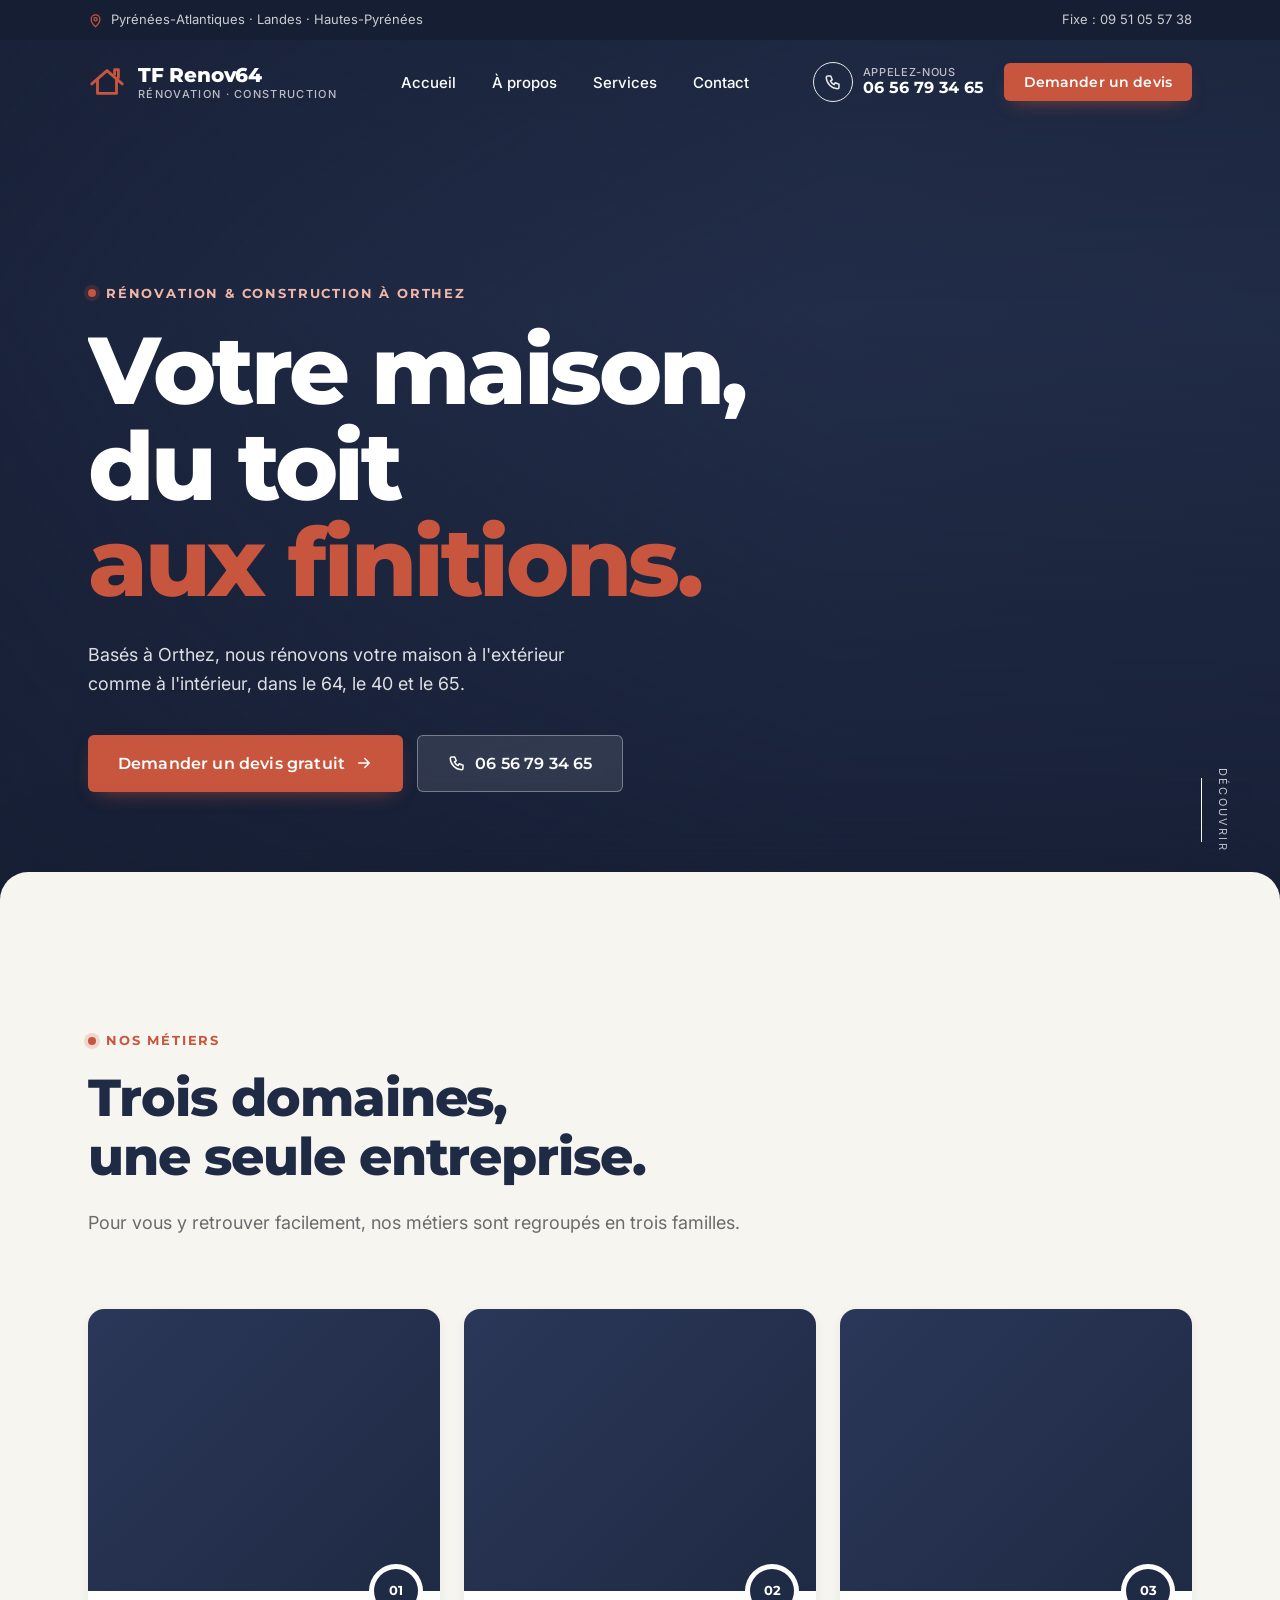
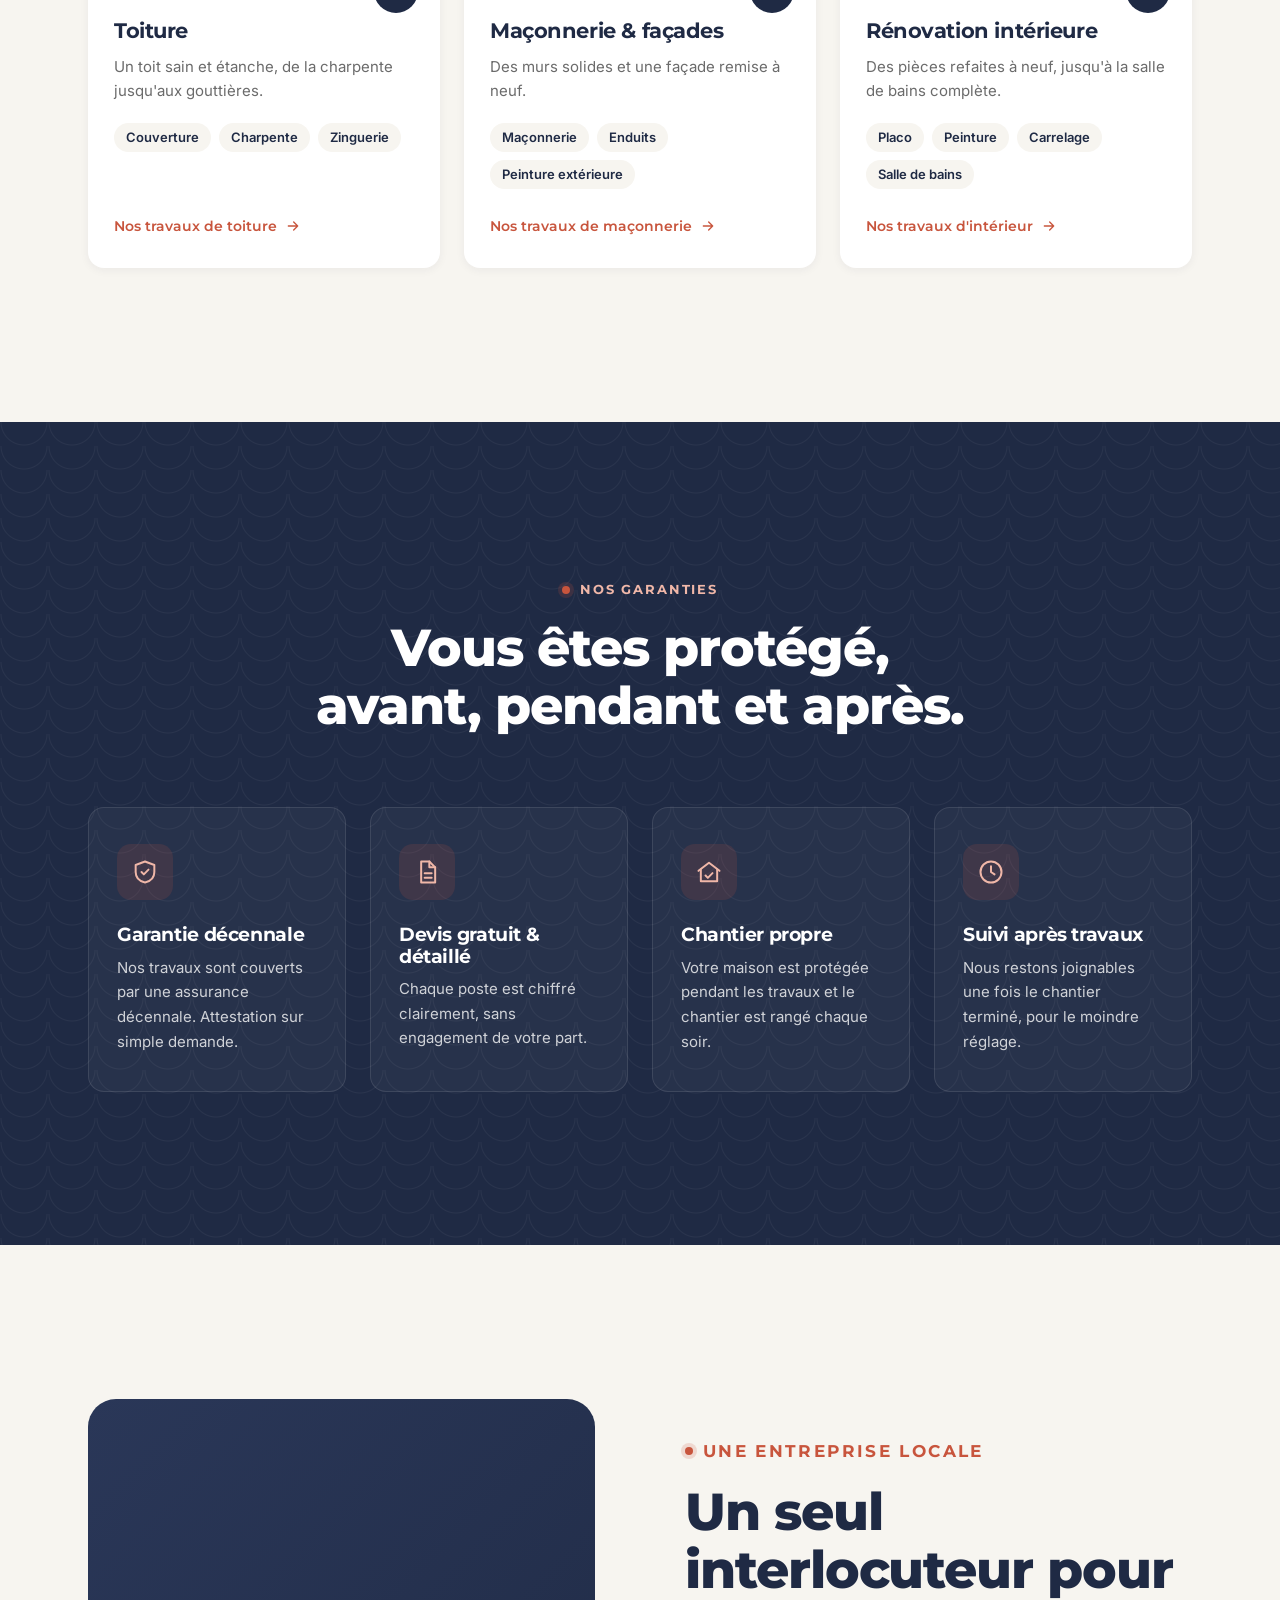
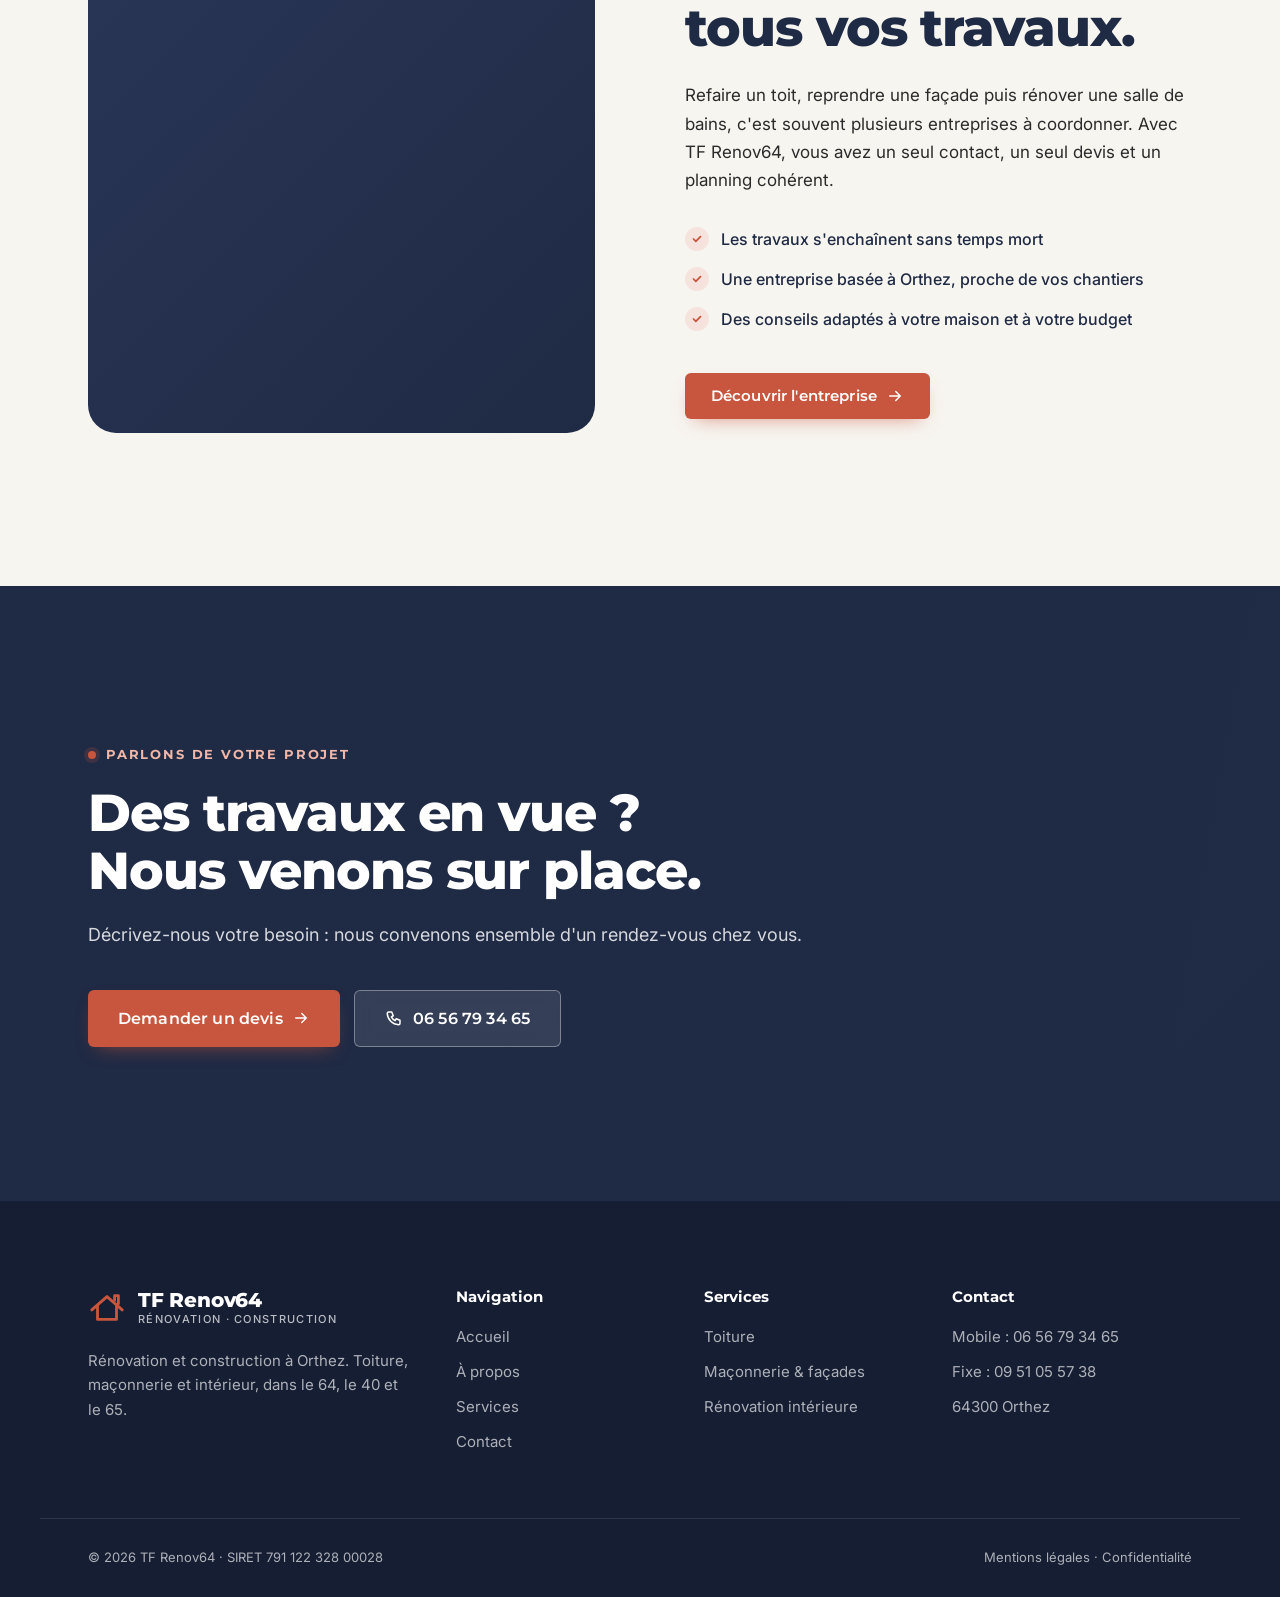
==== commit dea1016c: "SEO : métiers, h1, titres, descriptions, maillage, contenu visible pour Google, noindex github.io - " ====
--- a/index.html
+++ b/index.html
@@ -3,14 +3,23 @@
 <head>
   <meta charset="UTF-8">
   <meta name="viewport" content="width=device-width, initial-scale=1">
-  <title>TF Renov64 — Rénovation &amp; construction à Orthez | Toiture, maçonnerie, intérieur</title>
-  <meta name="description" content="TF Renov64, rénovation et construction à Orthez (64) : couverture, charpente, zinguerie, maçonnerie, enduits, peinture, placo, carrelage et salles de bains. Pyrénées-Atlantiques, Landes, Hautes-Pyrénées. Devis gratuit.">
+  <title>Entreprise de rénovation à Orthez (64) | TF Renov64</title>
+  <meta name="description" content="TF Renov64 à Orthez : toiture, maçonnerie, façades et rénovation intérieure dans le 64, le 40 et le 65. Visite et devis gratuits au 06 56 79 34 65.">
   <meta name="theme-color" content="#1F2A44">
 
-  <!-- Active les états initiaux des animations uniquement si JS est disponible -->
+  <!-- Active les états initiaux des animations uniquement si JS est disponible.
+       Pas d'animation sur un écran très haut (> 1600 px) : c'est le cas des robots d'indexation,
+       qui ne font pas défiler la page et verraient sinon des blocs encore masqués.
+       Copie de prévisualisation (github.io) : on demande aux moteurs de ne pas l'indexer,
+       pour qu'elle ne fasse pas doublon avec le futur domaine. Rien à retirer à la migration. -->
   <script>
     document.documentElement.classList.add('js');
-    if (!window.matchMedia('(prefers-reduced-motion: reduce)').matches) document.documentElement.classList.add('anim');
+    if (!window.matchMedia('(prefers-reduced-motion: reduce)').matches && window.innerHeight <= 1600) document.documentElement.classList.add('anim');
+    if (/\.github\.io$/.test(location.hostname)) {
+      var robots = document.createElement('meta');
+      robots.name = 'robots'; robots.content = 'noindex';
+      document.head.appendChild(robots);
+    }
   </script>
 
   <link rel="preconnect" href="https://fonts.googleapis.com">
@@ -89,10 +98,8 @@
       <div class="hero__overlay" aria-hidden="true"></div>
 
       <div class="container hero__content">
-        <p class="eyebrow eyebrow--light hero__eyebrow">
-          <span class="eyebrow__dot"></span>Rénovation &amp; construction
-        </p>
         <h1 class="hero__title">
+          <span class="eyebrow eyebrow--light hero__kicker"><span class="eyebrow__dot"></span>Rénovation &amp; construction à Orthez</span>
           <span class="line"><span>Votre maison,</span></span>
           <span class="line"><span>du toit</span></span>
           <span class="line"><span><em>aux finitions.</em></span></span>
@@ -145,7 +152,7 @@
                 <h3>Toiture</h3>
                 <p>Un toit sain et étanche, de la charpente jusqu'aux gouttières.</p>
                 <ul class="service-card__tags" aria-label="Métiers"><li>Couverture</li><li>Charpente</li><li>Zinguerie</li></ul>
-                <a href="services.html#toiture" class="link-arrow">Voir le détail <svg viewBox="0 0 24 24" aria-hidden="true"><path d="M5 12h14M13 6l6 6-6 6"/></svg></a>
+                <a href="services.html#toiture" class="link-arrow">Nos travaux de toiture <svg viewBox="0 0 24 24" aria-hidden="true"><path d="M5 12h14M13 6l6 6-6 6"/></svg></a>
               </div>
             </article>
             <article class="service-card" data-reveal>
@@ -157,7 +164,7 @@
                 <h3>Maçonnerie &amp; façades</h3>
                 <p>Des murs solides et une façade remise à neuf.</p>
                 <ul class="service-card__tags" aria-label="Métiers"><li>Maçonnerie</li><li>Enduits</li><li>Peinture extérieure</li></ul>
-                <a href="services.html#maconnerie" class="link-arrow">Voir le détail <svg viewBox="0 0 24 24" aria-hidden="true"><path d="M5 12h14M13 6l6 6-6 6"/></svg></a>
+                <a href="services.html#maconnerie" class="link-arrow">Nos travaux de maçonnerie <svg viewBox="0 0 24 24" aria-hidden="true"><path d="M5 12h14M13 6l6 6-6 6"/></svg></a>
               </div>
             </article>
             <article class="service-card" data-reveal>
@@ -169,7 +176,7 @@
                 <h3>Rénovation intérieure</h3>
                 <p>Des pièces refaites à neuf, jusqu'à la salle de bains complète.</p>
                 <ul class="service-card__tags" aria-label="Métiers"><li>Placo</li><li>Peinture</li><li>Carrelage</li><li>Salle de bains</li></ul>
-                <a href="services.html#interieur" class="link-arrow">Voir le détail <svg viewBox="0 0 24 24" aria-hidden="true"><path d="M5 12h14M13 6l6 6-6 6"/></svg></a>
+                <a href="services.html#interieur" class="link-arrow">Nos travaux d'intérieur <svg viewBox="0 0 24 24" aria-hidden="true"><path d="M5 12h14M13 6l6 6-6 6"/></svg></a>
               </div>
             </article>
           </div>
@@ -313,7 +320,7 @@
     </div>
     <div class="container footer__bottom">
       <p>© <span id="year">2026</span> TF Renov64 · SIRET 791 122 328 00028</p>
-      <p><a href="#">Mentions légales</a> · <a href="#">Confidentialité</a></p>
+      <p><a href="mentions-legales.html">Mentions légales</a> · <a href="mentions-legales.html#confidentialite">Confidentialité</a></p>
     </div>
   </footer>
 
--- a/style.css
+++ b/style.css
@@ -93,14 +93,11 @@
 .btn--glass { background: rgba(255, 255, 255, .1); color: var(--white); border: 1px solid rgba(255, 255, 255, .35); backdrop-filter: blur(8px); -webkit-backdrop-filter: blur(8px); }
 .btn--glass:hover { background: rgba(255, 255, 255, .2); transform: translateY(-2px); }
 
-.btn--outline { background: transparent; color: var(--navy); border: 1.5px solid rgba(31, 42, 68, .25); }
-.btn--outline:hover { border-color: var(--navy); background: var(--navy); color: var(--white); transform: translateY(-2px); }
 
 .btn--ghost-dark { background: transparent; color: var(--navy); border: 1.5px solid var(--navy); }
 
 .btn--sm { padding: 11px 20px; font-size: 14px; }
 .btn--lg { padding: 18px 30px; font-size: 16px; }
-.btn--block { width: 100%; }
 
 .link-arrow {
   display: inline-flex; align-items: center; gap: 8px;
@@ -120,10 +117,11 @@
 .eyebrow--light { color: #F0B7A8; }
 
 .section { padding-block: var(--section); }
+/* Deux sections claires qui se suivent : pas de double espace. :where() garde une spécificité faible,
+   pour que les exceptions plus bas (.values, .about--page, .service-details) l'emportent. */
+.section + :where(.section) { padding-top: 0; }
 .section-head { max-width: 680px; margin-bottom: clamp(48px, 6vw, 72px); }
 .section-head--center { margin-inline: auto; text-align: center; }
-.section-head--split { max-width: none; display: flex; justify-content: space-between; align-items: flex-end; gap: 40px; flex-wrap: wrap; }
-.section-head--split .section-intro { max-width: 400px; margin: 0; }
 .section-title { font-size: clamp(2rem, 4.2vw, 3.25rem); font-weight: 800; }
 .section-title--light { color: var(--white); }
 .section-intro { font-size: 18px; color: var(--muted); margin-top: 22px; }
@@ -144,7 +142,6 @@
 .topbar svg { width: 15px; height: 15px; fill: none; stroke: var(--terracotta); stroke-width: 2; }
 .topbar__links { display: flex; align-items: center; gap: 16px; }
 .topbar__links a:hover { color: var(--white); }
-.topbar__sep { width: 1px; height: 14px; background: rgba(255, 255, 255, .25); }
 
 .nav {
   height: var(--nav-h);
@@ -200,7 +197,8 @@
    ========================================================= */
 .hero {
   position: sticky; top: 0; z-index: 0;
-  min-height: 100vh; min-height: 100svh;
+  /* Plafond à 1600 px : sur un écran très haut (robot d'indexation), le hero ne repousse pas tout le contenu hors de vue */
+  min-height: 100vh; min-height: min(100svh, 1600px);
   display: flex; align-items: flex-end;
   color: var(--white); overflow: hidden;
 }
@@ -214,6 +212,8 @@
 }
 .hero__content { position: relative; padding-top: calc(var(--topbar-h) + var(--nav-h) + 40px); padding-bottom: clamp(88px, 12vh, 140px); }
 .hero__eyebrow { margin-bottom: 24px; }
+/* Ligne de mots-clés (métier + ville) au début du h1, dans le style des surtitres */
+.hero__kicker { display: flex; width: fit-content; line-height: 1.4; margin-bottom: 20px; }
 .hero__title {
   color: var(--white);
   font-size: clamp(2.75rem, min(7.4vw, 10.5svh), 6.25rem);
@@ -224,8 +224,7 @@
 .hero__title .line > span { display: inline-block; will-change: transform; }
 .hero__title em { font-style: normal; color: var(--terracotta); }
 .hero__lead { max-width: 540px; font-size: clamp(17px, 1.4vw, 19px); color: rgba(255, 255, 255, .86); margin-bottom: 36px; }
-.hero__actions { display: flex; flex-wrap: wrap; gap: 14px; margin-bottom: 44px; }
-.hero__actions:last-child { margin-bottom: 0; }
+.hero__actions { display: flex; flex-wrap: wrap; gap: 14px; }
 
 .hero__scroll {
   position: absolute; right: var(--gutter); bottom: 48px;
@@ -279,7 +278,6 @@
 }
 
 /* ---------- À propos ---------- */
-.about { padding-top: 0; }
 .about__grid { display: grid; grid-template-columns: 1fr 1fr; gap: clamp(48px, 7vw, 110px); align-items: center; }
 .about__visual { position: relative; }
 .about__img { aspect-ratio: 4 / 5; border-radius: var(--radius-xl); overflow: hidden; }
@@ -293,7 +291,8 @@
 .about__badge strong { font-family: var(--font-title); font-size: 52px; font-weight: 800; line-height: 1; letter-spacing: -.03em; }
 .about__badge > span { font-size: 14px; line-height: 1.35; font-weight: 500; }
 .about__text p { font-size: 17px; margin-top: 24px; }
-.checklist { margin: 32px 0 40px; display: grid; gap: 14px; }
+.checklist { display: grid; gap: 14px; }
+.about__text .checklist { margin: 32px 0 40px; }
 .checklist li { position: relative; padding-left: 36px; font-weight: 500; color: var(--navy); }
 .checklist li::before {
   content: ""; position: absolute; left: 0; top: 1px;
@@ -328,7 +327,6 @@
 .guarantee p { font-size: 15px; margin: 0; }
 
 /* ---------- Méthode ---------- */
-.process { padding-top: 0; }
 .process__list { position: relative; display: grid; grid-template-columns: repeat(4, 1fr); gap: 32px; }
 .process__line { position: absolute; left: 28px; right: 12%; top: 27px; height: 2px; background: var(--line); }
 .process__line span { position: absolute; inset: 0; background: var(--terracotta); transform-origin: left; }
@@ -345,10 +343,10 @@
 .step p { color: var(--muted); font-size: 15px; margin: 0; }
 
 /* ---------- Zone ---------- */
-.zone { padding-top: 0; }
 .zone__grid { display: grid; grid-template-columns: 1fr 1fr; gap: clamp(48px, 7vw, 100px); align-items: center; }
 .zone__text p { font-size: 17px; margin-top: 24px; }
 .zone__note { font-size: 15px !important; color: var(--muted); }
+.about__text p a, .contact-box__list a, .faq details a,
 .zone__note a { color: var(--terracotta); font-weight: 600; text-decoration: underline; text-underline-offset: 3px; }
 
 .zone__map { position: relative; aspect-ratio: 1; border-radius: var(--radius-xl); background: var(--navy); overflow: hidden; box-shadow: var(--shadow-lg); }
@@ -369,31 +367,6 @@
 .contact__bg { position: absolute; inset: 0; opacity: .18; }
 .contact__bg img { width: 100%; height: 120%; object-fit: cover; margin-top: -10%; filter: grayscale(.3); }
 .contact::before { content: ""; position: absolute; inset: 0; z-index: 1; background: linear-gradient(100deg, var(--navy) 30%, rgba(31, 42, 68, .7)); }
-.contact__grid { position: relative; z-index: 2; display: grid; grid-template-columns: 1fr 1.05fr; gap: clamp(48px, 7vw, 100px); align-items: center; }
-.contact__intro p { font-size: 18px; margin-top: 24px; max-width: 460px; }
-.contact__list { display: grid; gap: 18px; margin-top: 36px; }
-.contact__list li { display: flex; align-items: center; gap: 14px; font-size: 17px; }
-.contact__list a { color: var(--white); font-weight: 600; transition: color .3s; }
-.contact__list a:hover { color: #F0B7A8; }
-.contact__list svg { width: 44px; height: 44px; padding: 11px; border-radius: 50%; background: rgba(255, 255, 255, .08); fill: none; stroke: #F0B7A8; stroke-width: 1.8; stroke-linejoin: round; }
-
-.quote-form { background: var(--cream); color: var(--text); border-radius: var(--radius-xl); padding: clamp(28px, 4vw, 44px); box-shadow: var(--shadow-lg); }
-.quote-form h3 { font-size: 24px; margin-bottom: 24px; }
-.field-row { display: grid; grid-template-columns: 1fr 1fr; gap: 16px; }
-.field { display: flex; flex-direction: column; gap: 6px; margin-bottom: 16px; }
-.field span { font-size: 13px; font-weight: 600; color: var(--navy); }
-.field small { font-weight: 400; color: var(--muted); }
-.field input, .field select, .field textarea {
-  width: 100%; padding: 13px 14px; border-radius: var(--radius);
-  border: 1.5px solid rgba(31, 42, 68, .16); background: var(--white); color: var(--text);
-  transition: border-color .3s var(--ease), box-shadow .3s var(--ease);
-}
-.field textarea { resize: vertical; min-height: 96px; }
-.field input:focus, .field select:focus, .field textarea:focus { outline: none; border-color: var(--terracotta); box-shadow: 0 0 0 4px rgba(200, 85, 61, .14); }
-.field.is-invalid input { border-color: var(--terracotta); background: #FFF6F3; }
-.quote-form .btn { margin-top: 8px; }
-.quote-form__legal { margin: 14px 0 0; font-size: 13px; color: var(--muted); text-align: center; }
-.quote-form__success { margin: 16px 0 0; padding: 14px 16px; border-radius: var(--radius); background: #E7F2EA; color: #24603A; font-weight: 500; text-align: center; }
 
 /* ---------- Footer ---------- */
 .footer { background: var(--navy-900); color: rgba(255, 255, 255, .65); padding-top: 88px; font-size: 15px; position: relative; z-index: 2; }
@@ -410,7 +383,6 @@
 /* =========================================================
    PAGES INTÉRIEURES
    ========================================================= */
-.section-cta { text-align: center; margin-top: 40px; }
 
 /* Hero de page */
 .hero--page { height: auto; min-height: 78vh; min-height: 78svh; }
@@ -418,7 +390,6 @@
 .hero--short { min-height: 62vh; min-height: 62svh; }
 .hero--page .hero__title { font-size: clamp(2.6rem, min(6.2vw, 9.5svh), 5.25rem); }
 .hero--page .hero__lead { margin-bottom: 32px; }
-.hero--page .hero__actions { margin-bottom: 0; }
 .breadcrumb { display: flex; align-items: center; gap: 10px; font-size: 14px; font-weight: 500; color: rgba(255, 255, 255, .7); }
 .breadcrumb a { color: rgba(255, 255, 255, .9); transition: color .3s; }
 .breadcrumb a:hover { color: #F0B7A8; }
@@ -445,13 +416,11 @@
 .service-detail__num { font-family: var(--font-title); font-weight: 800; font-size: 15px; letter-spacing: .14em; color: var(--terracotta); margin-bottom: 14px; }
 .service-detail__num::after { content: ""; display: inline-block; width: 48px; height: 2px; background: var(--terracotta); vertical-align: middle; margin-left: 14px; }
 .service-detail__text > p:not(.service-detail__num) { font-size: 17px; margin-top: 22px; }
-.service-detail .checklist { margin: 28px 0 36px; }
-.checklist--detail { gap: 18px; }
-.checklist--detail strong { display: block; font-family: var(--font-title); font-weight: 700; font-size: 17px; }
+.checklist--detail { margin: 28px 0 36px; gap: 18px; }
+.checklist--detail strong { display: block; font-family: var(--font-title); font-size: 17px; }
 .checklist--detail span { display: block; margin-top: 2px; font-weight: 400; font-size: 15px; color: var(--muted); }
 
 /* FAQ */
-.faq { padding-top: 0; }
 .faq__grid { display: grid; grid-template-columns: .85fr 1.15fr; gap: clamp(40px, 6vw, 90px); align-items: start; }
 .faq .section-intro a { color: var(--terracotta); font-weight: 600; }
 .faq__list { border-top: 1px solid var(--line); }
@@ -488,17 +457,23 @@
 .value p { margin: 0; color: var(--muted); font-size: 15px; }
 
 
-/* Section claire qui suit le bloc sombre : on rétablit l'espace du haut */
-.guarantees + .section { padding-top: var(--section); }
-
-/* Contact */
+
+/* Contact : un seul bloc « Demande de devis » (titre + conseils à gauche, coordonnées à droite) */
 .contact-page { scroll-margin-top: 90px; }
-.contact-page__grid > * { min-width: 0; }
-.contact-page__grid { display: grid; grid-template-columns: .85fr 1.15fr; gap: clamp(32px, 5vw, 64px); align-items: start; }
-.contact-cards { display: grid; gap: 16px; }
+.contact-box {
+  display: grid; grid-template-columns: 1fr 1fr; gap: clamp(32px, 5vw, 64px); align-items: start;
+  background: var(--white); border-radius: var(--radius-xl); box-shadow: var(--shadow-md);
+  padding: clamp(20px, 5vw, 56px);
+}
+.contact-box > * { min-width: 0; }
+.contact-box h2 { font-size: clamp(24px, 2.4vw, 30px); margin-bottom: 8px; }
+.contact-box__intro { color: var(--muted); margin-bottom: 28px; }
+.contact-box__label { font-size: 13px; font-weight: 600; color: var(--navy); margin-bottom: 14px; }
+.contact-box__note { margin: 4px 0 0; font-size: 13px; color: var(--muted); }
+.contact-cards { display: grid; gap: 14px; }
 .contact-card {
-  display: flex; align-items: flex-start; gap: 18px;
-  padding: 24px; border-radius: var(--radius-lg); background: var(--white); box-shadow: var(--shadow-sm);
+  display: flex; align-items: flex-start; gap: clamp(14px, 4vw, 18px);
+  padding: clamp(18px, 5vw, 24px); border-radius: var(--radius-lg); background: var(--cream);
   transition: transform .4s var(--ease), box-shadow .4s var(--ease);
 }
 a.contact-card:hover { transform: translateY(-3px); box-shadow: var(--shadow-md); }
@@ -514,26 +489,14 @@
 .contact-card--accent em { color: #F0B7A8; }
 .contact-card--accent .contact-card__icon { background: var(--terracotta); }
 .contact-card--accent .contact-card__icon svg { stroke: var(--white); }
-.hours { display: grid; grid-template-columns: auto auto; gap: 4px 20px; margin-top: 6px; font-size: 15px; color: var(--text); }
-.hours span:nth-child(even) { font-weight: 600; color: var(--navy); text-align: right; }
-
-.quote-form--light { background: var(--white); box-shadow: var(--shadow-md); }
-.quote-form h2 { font-size: clamp(24px, 2.4vw, 30px); margin-bottom: 8px; }
-.quote-form__intro { color: var(--muted); margin-bottom: 28px; }
-.field--choices { border: 0; padding: 0; margin: 0 0 16px; display: flex; flex-direction: row; flex-wrap: wrap; gap: 8px; }
-.field--choices legend { font-size: 13px; font-weight: 600; color: var(--navy); margin-bottom: 8px; padding: 0; }
-.field--choices label { position: relative; }
-.field--choices input { position: absolute; opacity: 0; pointer-events: none; }
-.field--choices label span {
-  display: inline-block; padding: 9px 16px; border-radius: 999px; cursor: pointer;
-  border: 1.5px solid rgba(31, 42, 68, .16); background: var(--white);
-  font-size: 14px; font-weight: 500; color: var(--navy);
-  transition: all .3s var(--ease);
-}
-.field--choices label:hover span { border-color: var(--navy); }
-.field--choices input:checked + span { background: var(--navy); border-color: var(--navy); color: var(--white); }
-.field--choices input:focus-visible + span { outline: 2px solid var(--terracotta); outline-offset: 2px; }
-.page-contact .zone { padding-top: 0; }
+
+/* Mentions légales : texte courant sur une colonne lisible */
+.legal__inner { max-width: 760px; }
+.legal h2 { font-size: clamp(20px, 2vw, 24px); margin: 48px 0 12px; }
+.legal h2:first-child { margin-top: 0; }
+.legal p { margin: 0 0 14px; color: var(--text); overflow-wrap: anywhere; }
+.legal a { color: var(--terracotta); text-decoration: underline; text-underline-offset: 3px; }
+.todo { background: #FFF1C2; color: var(--navy); padding: 0 4px; border-radius: 4px; }
 
 /* ---------- Barre mobile ---------- */
 .mobile-bar { display: none; }
@@ -545,7 +508,8 @@
 .js.anim [data-reveal]:not(.is-in) { opacity: 0; transform: translateY(36px); }
 .js.anim [data-reveal-img]:not(.is-in) { clip-path: inset(100% 0 0 0); }
 .js.anim .hero__title .line > span { transform: translateY(110%); }
-.js.anim .hero__eyebrow, .js.anim .hero__lead, .js.anim .hero__actions, .js.anim .hero__badges, .js.anim .hero__scroll { opacity: 0; }
+/* Le texte du hero (titre de mots-clés, accroche, boutons) reste visible dès le premier affichage : seul un léger glissement l'anime */
+.js.anim .hero__eyebrow, .js.anim .hero__scroll { opacity: 0; }
 
 @media (prefers-reduced-motion: reduce) {
   html { scroll-behavior: auto; }
@@ -592,16 +556,16 @@
   .menu-open .nav { color: var(--navy); background: transparent; box-shadow: none; backdrop-filter: none; -webkit-backdrop-filter: none; }
   .menu-open .site-header { transform: translateY(calc(var(--topbar-h) * -1)); }
 
-  .about__grid, .zone__grid, .contact__grid { grid-template-columns: 1fr; }
+  .about__grid, .zone__grid { grid-template-columns: 1fr; }
   .about__visual { max-width: 560px; width: 100%; margin-inline: auto; }
   .about__badge { right: 16px; bottom: 24px; }
   .zone__map { max-width: 520px; width: 100%; margin-inline: auto; }
   .process__list { grid-template-columns: repeat(2, 1fr); row-gap: 48px; }
   .process__line { display: none; }
-  .service-detail, .faq__grid, .contact-page__grid { grid-template-columns: 1fr; }
+  .service-detail, .faq__grid, .contact-box { grid-template-columns: 1fr; }
   .service-detail--reverse .service-detail__img { order: 0; }
-  .service-detail__img { max-width: 640px; width: 100%; margin-inline: auto; }
-  .services__grid { grid-template-columns: 1fr; max-width: 640px; margin-inline: auto; }
+  .service-detail__img, .services__grid { max-width: 640px; width: 100%; margin-inline: auto; }
+  .services__grid { grid-template-columns: 1fr; }
   .service-card__media { aspect-ratio: 16 / 9; }
   .about--page .about__visual { order: -1; margin-inline: auto; }
   .about--page .about__badge { left: 16px; }
@@ -612,7 +576,7 @@
   .nav__phone-icon { width: 42px; height: 42px; }
   .topbar__zone { font-size: 12px; }
 
-  .hero { height: auto; min-height: 100vh; min-height: 100svh; }
+  .hero { height: auto; min-height: 100vh; min-height: min(100svh, 1600px); }
   .hero__content { padding-top: calc(var(--topbar-h) + var(--nav-h) + 36px); padding-bottom: 120px; }
   .hero__title { font-size: clamp(2.25rem, 10.5vw, 3rem); }
   .hero__lead { font-size: 16px; }
@@ -622,12 +586,9 @@
   .services__grid, .guarantees__grid { gap: 16px; }
   .service-card__body { padding: 24px 20px 26px; }
   .guarantee { padding: 28px 22px; }
-  .section-head--split { display: block; }
-  .section-head--split .section-intro { margin-top: 22px; }
 
   .process__list { grid-template-columns: 1fr; }
 
-  .field-row { grid-template-columns: 1fr; gap: 0; }
   .hero--page { min-height: 0; }
   .hero--page .hero__content { padding-top: calc(var(--topbar-h) + var(--nav-h) + 40px); padding-bottom: 80px; }
   .hero--page .hero__title { font-size: clamp(2.1rem, 9.5vw, 2.8rem); }
@@ -671,7 +632,6 @@
   .btn--lg { padding: 16px 20px; }
   .mobile-bar .btn { padding: 12px 10px; font-size: 14px; }
   .mobile-bar__call { padding: 0 12px; font-size: 14px; }
-  .quote-form { padding: 24px 18px; }
 }
 
 /* Menu mobile en paysage (écrans peu hauts) */
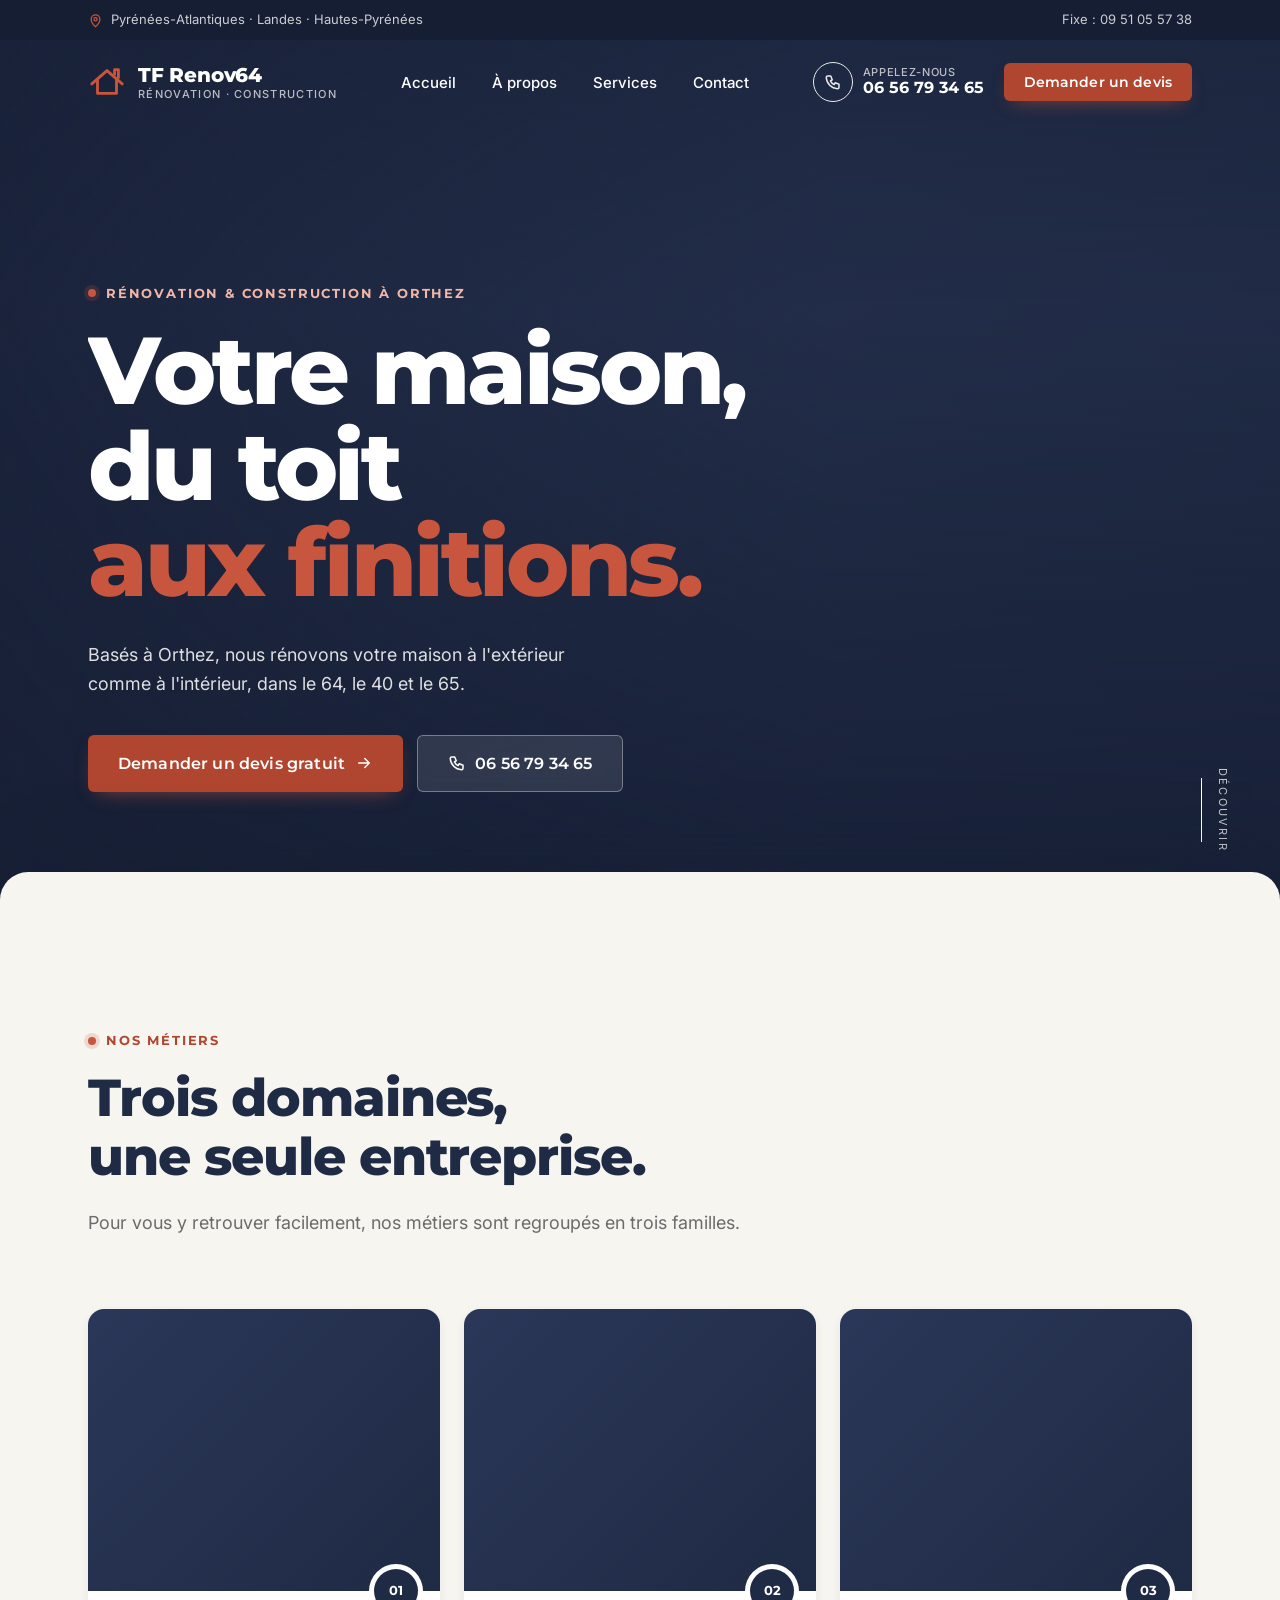
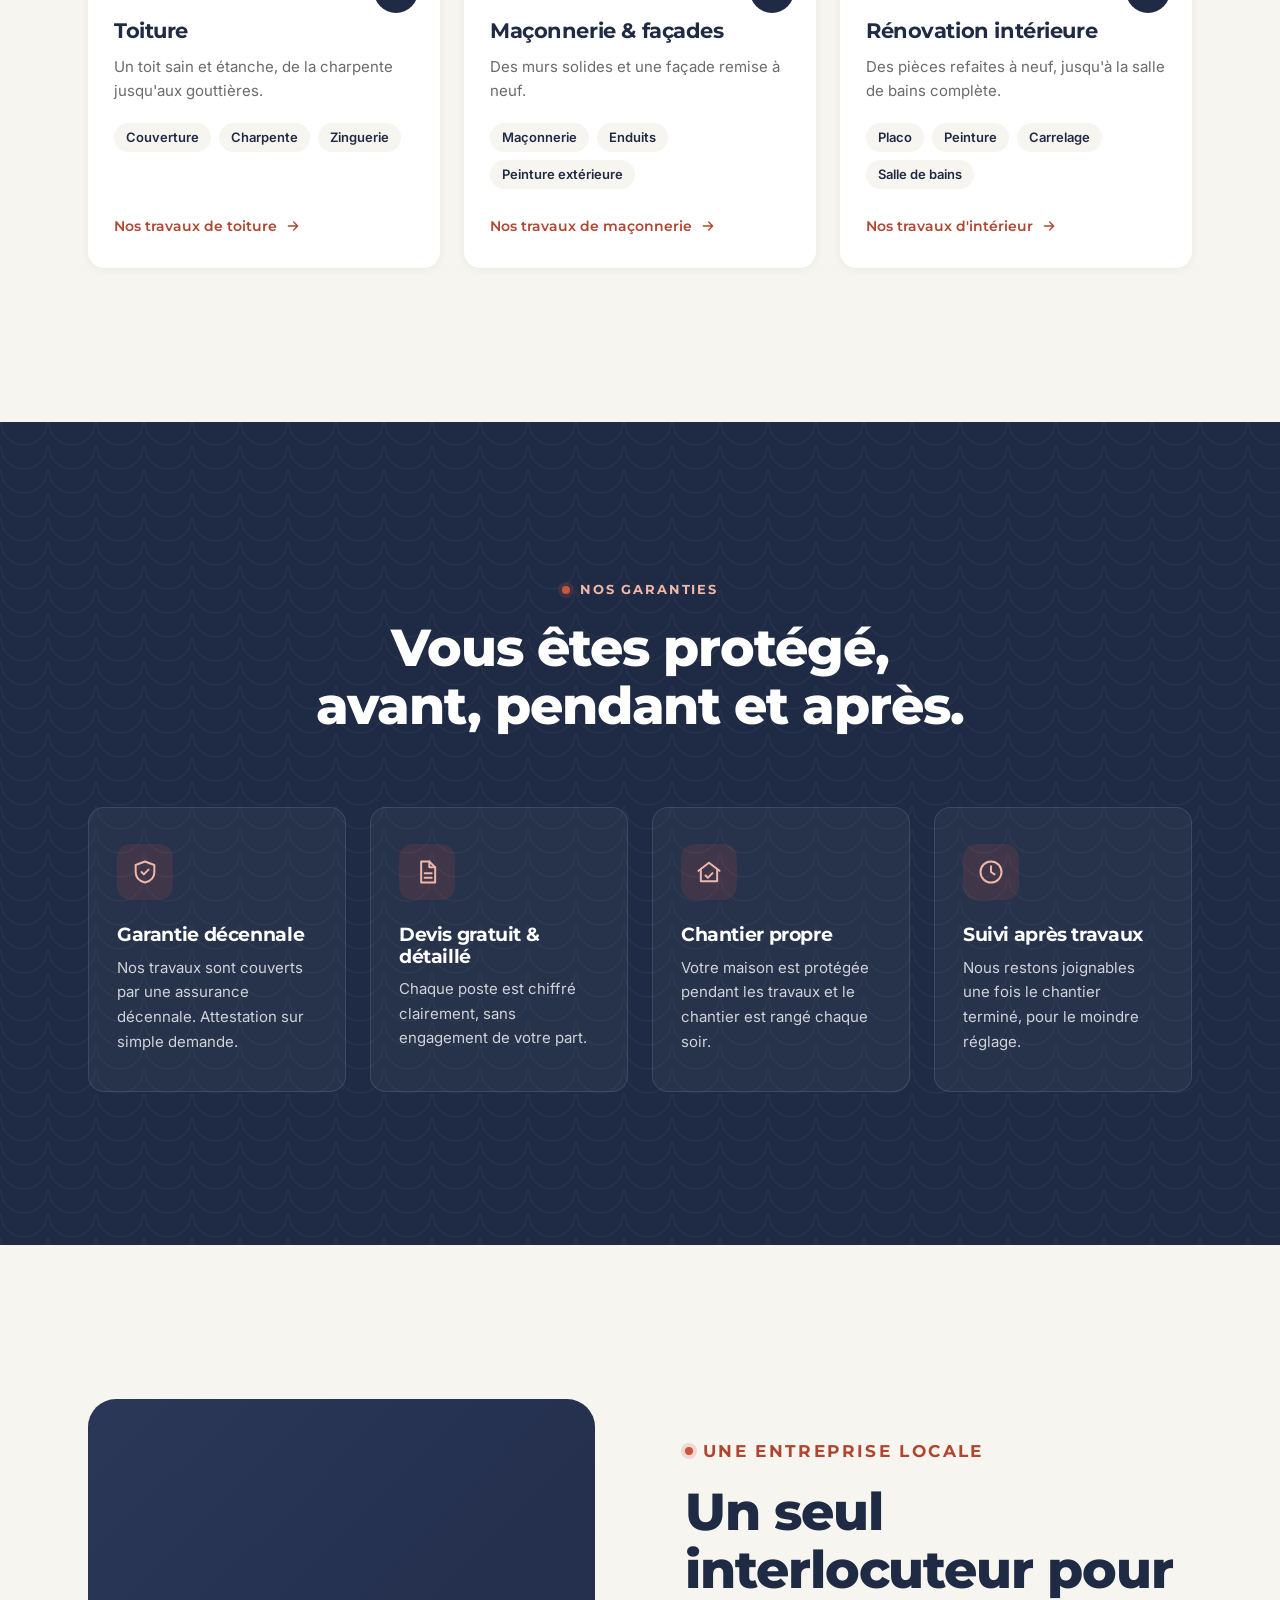
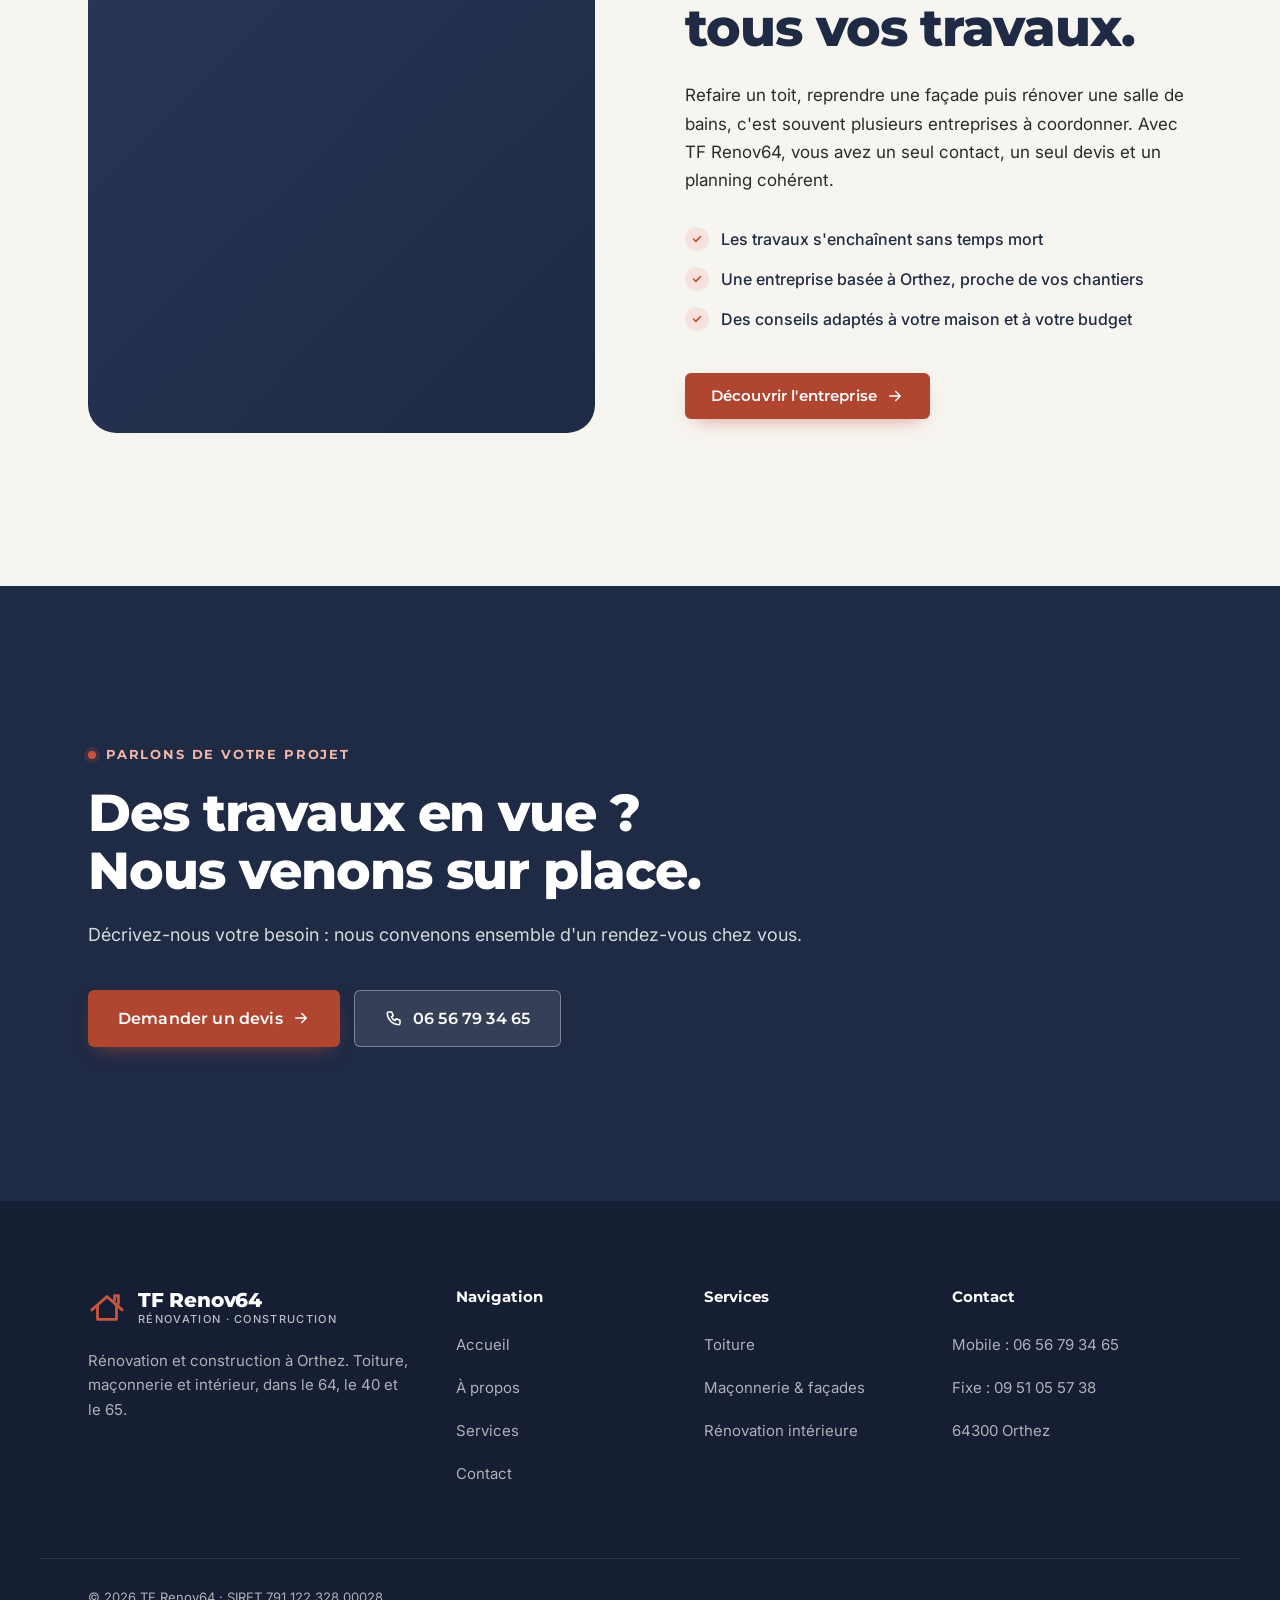
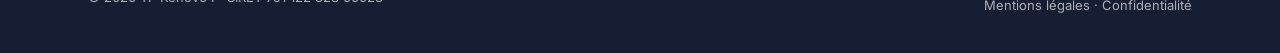
==== commit ef317765: "Icône d'onglet, contraste, zones tactiles et textes alternatifs - favicon.svg / favicon.ico / apple-" ====
--- a/index.html
+++ b/index.html
@@ -6,6 +6,9 @@
   <title>Entreprise de rénovation à Orthez (64) | TF Renov64</title>
   <meta name="description" content="TF Renov64 à Orthez : toiture, maçonnerie, façades et rénovation intérieure dans le 64, le 40 et le 65. Visite et devis gratuits au 06 56 79 34 65.">
   <meta name="theme-color" content="#1F2A44">
+  <link rel="icon" href="favicon.ico" sizes="48x48">
+  <link rel="icon" href="favicon.svg" type="image/svg+xml">
+  <link rel="apple-touch-icon" href="apple-touch-icon.png">
 
   <!-- Active les états initiaux des animations uniquement si JS est disponible.
        Pas d'animation sur un écran très haut (> 1600 px) : c'est le cas des robots d'indexation,
@@ -93,7 +96,7 @@
         <img src="https://images.unsplash.com/photo-1745478433539-90d9a2e8579e?auto=format&fit=crop&w=2200&q=80"
              srcset="https://images.unsplash.com/photo-1745478433539-90d9a2e8579e?auto=format&fit=crop&w=800&q=80 800w, https://images.unsplash.com/photo-1745478433539-90d9a2e8579e?auto=format&fit=crop&w=1400&q=80 1400w, https://images.unsplash.com/photo-1745478433539-90d9a2e8579e?auto=format&fit=crop&w=2200&q=80 2200w"
              sizes="100vw"
-             alt="Artisan posant des tuiles sur une toiture en chantier" fetchpriority="high">
+             alt="Toiture en cours de réfection : tuiles neuves posées sur les liteaux" fetchpriority="high">
       </div>
       <div class="hero__overlay" aria-hidden="true"></div>
 
@@ -145,7 +148,7 @@
           <div class="services__grid">
             <article class="service-card" data-reveal>
               <div class="service-card__media">
-                <img src="https://images.pexels.com/photos/10971733/pexels-photo-10971733.jpeg?auto=compress&cs=tinysrgb&w=1000" alt="Toiture en tuiles avec lucarne" loading="lazy">
+                <img src="https://images.pexels.com/photos/10971733/pexels-photo-10971733.jpeg?auto=compress&cs=tinysrgb&w=1000" alt="Lucarne et couverture en ardoise sur une maison" loading="lazy">
               </div>
               <div class="service-card__body">
                 <span class="service-card__num">01</span>
@@ -157,7 +160,7 @@
             </article>
             <article class="service-card" data-reveal>
               <div class="service-card__media">
-                <img src="https://images.unsplash.com/photo-1517581177682-a085bb7ffb15?auto=format&fit=crop&w=1000&q=80" alt="Chantier de rénovation avec murs en maçonnerie" loading="lazy">
+                <img src="https://images.unsplash.com/photo-1517581177682-a085bb7ffb15?auto=format&fit=crop&w=1000&q=80" alt="Mur en briques ouvert et étayé pendant une rénovation" loading="lazy">
               </div>
               <div class="service-card__body">
                 <span class="service-card__num">02</span>
@@ -169,7 +172,7 @@
             </article>
             <article class="service-card" data-reveal>
               <div class="service-card__media">
-                <img src="https://images.unsplash.com/photo-1584622650111-993a426fbf0a?auto=format&fit=crop&w=1000&q=80" alt="Salle de bains rénovée avec douche vitrée" loading="lazy">
+                <img src="https://images.unsplash.com/photo-1584622650111-993a426fbf0a?auto=format&fit=crop&w=1000&q=80" alt="Salle de bain moderne avec douche vitrée et double vasque" loading="lazy">
               </div>
               <div class="service-card__body">
                 <span class="service-card__num">03</span>
@@ -227,7 +230,7 @@
         <div class="container about__grid">
           <div class="about__visual">
             <div class="about__img" data-reveal-img data-parallax>
-              <img src="https://images.unsplash.com/photo-1726589004565-bedfba94d3a2?auto=format&fit=crop&w=1400&q=80" alt="Artisan au travail sur une toiture" loading="lazy">
+              <img src="https://images.unsplash.com/photo-1726589004565-bedfba94d3a2?auto=format&fit=crop&w=1400&q=80" alt="Couvreur au travail sur un toit en tuiles, derrière un échafaudage" loading="lazy">
             </div>
           </div>
 
--- a/style.css
+++ b/style.css
@@ -10,7 +10,8 @@
   --cream: #F7F5F0;
   --cream-200: #EFEBE2;
   --terracotta: #C8553D;
-  --terracotta-600: #B04530;
+  --terracotta-600: #B04530;   /* texte et boutons sur fond clair : 5,6:1 sur blanc (le terracotta de base, 4,35:1, est réservé au décor et aux grands titres) */
+  --terracotta-700: #943826;
   --terracotta-100: #F6E3DD;
   --text: #2B2B2B;
   --muted: #6B6B6B;
@@ -74,7 +75,6 @@
 
 /* ---------- Boutons ---------- */
 .btn {
-  --btn-bg: var(--terracotta);
   display: inline-flex; align-items: center; justify-content: center; gap: .6em;
   padding: 14px 26px;
   border: 0; border-radius: var(--radius);
@@ -86,8 +86,8 @@
 .btn__arrow { transition: transform .35s var(--ease); }
 .btn:hover .btn__arrow { transform: translateX(4px); }
 
-.btn--primary { background: var(--terracotta); color: var(--white); box-shadow: 0 8px 20px -10px rgba(200, 85, 61, .7); }
-.btn--primary:hover { background: var(--terracotta-600); transform: translateY(-2px); box-shadow: 0 14px 28px -12px rgba(200, 85, 61, .75); }
+.btn--primary { background: var(--terracotta-600); color: var(--white); box-shadow: 0 8px 20px -10px rgba(200, 85, 61, .7); }
+.btn--primary:hover { background: var(--terracotta-700); transform: translateY(-2px); box-shadow: 0 14px 28px -12px rgba(200, 85, 61, .75); }
 .btn--primary:active { transform: translateY(0); }
 
 .btn--glass { background: rgba(255, 255, 255, .1); color: var(--white); border: 1px solid rgba(255, 255, 255, .35); backdrop-filter: blur(8px); -webkit-backdrop-filter: blur(8px); }
@@ -101,7 +101,9 @@
 
 .link-arrow {
   display: inline-flex; align-items: center; gap: 8px;
-  font-family: var(--font-title); font-weight: 600; font-size: 14px; color: var(--terracotta);
+  font-family: var(--font-title); font-weight: 600; font-size: 14px; color: var(--terracotta-600);
+  /* zone tactile agrandie sans changer la mise en page */
+  padding-block: 10px; margin-block: -10px;
 }
 .link-arrow svg { width: 16px; height: 16px; fill: none; stroke: currentColor; stroke-width: 2; stroke-linecap: round; stroke-linejoin: round; transition: transform .35s var(--ease); }
 .link-arrow:hover svg { transform: translateX(4px); }
@@ -110,7 +112,7 @@
 .eyebrow {
   display: inline-flex; align-items: center; gap: 10px;
   font-family: var(--font-title); font-weight: 700; font-size: 13px;
-  letter-spacing: .14em; text-transform: uppercase; color: var(--terracotta);
+  letter-spacing: .14em; text-transform: uppercase; color: var(--terracotta-600);
   margin-bottom: 18px;
 }
 .eyebrow__dot { width: 8px; height: 8px; border-radius: 50%; background: var(--terracotta); box-shadow: 0 0 0 4px rgba(200, 85, 61, .18); }
@@ -268,7 +270,7 @@
   box-shadow: 0 0 0 5px var(--white);
   transition: background-color .4s var(--ease);
 }
-.service-card:hover .service-card__num { background: var(--terracotta); }
+.service-card:hover .service-card__num { background: var(--terracotta-600); }
 .service-card h3 { font-size: 21px; margin-bottom: 12px; }
 .service-card p { color: var(--muted); font-size: 15px; }
 .service-card__tags { display: flex; flex-wrap: wrap; gap: 8px; margin: 4px 0 26px; flex: 1; align-content: flex-start; }
@@ -286,7 +288,7 @@
   position: absolute; right: -28px; bottom: 48px;
   display: flex; align-items: center; gap: 16px;
   padding: 22px 26px; border-radius: var(--radius-lg);
-  background: var(--terracotta); color: var(--white); box-shadow: var(--shadow-lg);
+  background: var(--terracotta-600); color: var(--white); box-shadow: var(--shadow-lg);
 }
 .about__badge strong { font-family: var(--font-title); font-size: 52px; font-weight: 800; line-height: 1; letter-spacing: -.03em; }
 .about__badge > span { font-size: 14px; line-height: 1.35; font-weight: 500; }
@@ -338,7 +340,7 @@
   position: relative; z-index: 1;
   transition: background-color .4s var(--ease), color .4s var(--ease), border-color .4s var(--ease);
 }
-.step:hover .step__num { background: var(--terracotta); border-color: var(--terracotta); color: var(--white); }
+.step:hover .step__num { background: var(--terracotta-600); border-color: var(--terracotta-600); color: var(--white); }
 .step h3 { font-size: 20px; margin-bottom: 10px; }
 .step p { color: var(--muted); font-size: 15px; margin: 0; }
 
@@ -347,7 +349,7 @@
 .zone__text p { font-size: 17px; margin-top: 24px; }
 .zone__note { font-size: 15px !important; color: var(--muted); }
 .about__text p a, .contact-box__list a, .faq details a,
-.zone__note a { color: var(--terracotta); font-weight: 600; text-decoration: underline; text-underline-offset: 3px; }
+.zone__note a { color: var(--terracotta-600); font-weight: 600; text-decoration: underline; text-underline-offset: 3px; }
 
 .zone__map { position: relative; aspect-ratio: 1; border-radius: var(--radius-xl); background: var(--navy); overflow: hidden; box-shadow: var(--shadow-lg); }
 .zone__map::before { content: ""; position: absolute; inset: 0; background-image: linear-gradient(rgba(255,255,255,.05) 1px, transparent 1px), linear-gradient(90deg, rgba(255,255,255,.05) 1px, transparent 1px); background-size: 40px 40px; }
@@ -374,7 +376,10 @@
 .logo--light { color: var(--white); margin-bottom: 22px; }
 .footer__brand p { max-width: 320px; }
 .footer h4 { color: var(--white); font-size: 15px; margin-bottom: 20px; letter-spacing: 0; }
-.footer ul { display: grid; gap: 10px; }
+.footer ul { display: grid; gap: 2px; }
+/* Liens du pied de page : zone tactile d'au moins 32 px de haut */
+.footer li a, .footer__bottom a { display: inline-block; padding-block: 8px; }
+.footer li:not(:has(a)) { padding-block: 8px; }   /* texte simple (ville) aligné sur les liens */
 .footer a { transition: color .3s; }
 .footer a:hover { color: var(--white); }
 .footer__bottom { display: flex; justify-content: space-between; gap: 16px; flex-wrap: wrap; padding-block: 28px; border-top: 1px solid rgba(255, 255, 255, .1); font-size: 13px; }
@@ -391,7 +396,7 @@
 .hero--page .hero__title { font-size: clamp(2.6rem, min(6.2vw, 9.5svh), 5.25rem); }
 .hero--page .hero__lead { margin-bottom: 32px; }
 .breadcrumb { display: flex; align-items: center; gap: 10px; font-size: 14px; font-weight: 500; color: rgba(255, 255, 255, .7); }
-.breadcrumb a { color: rgba(255, 255, 255, .9); transition: color .3s; }
+.breadcrumb a { color: rgba(255, 255, 255, .9); transition: color .3s; padding-block: 10px; margin-block: -10px; }
 .breadcrumb a:hover { color: #F0B7A8; }
 .breadcrumb [aria-current] { color: #F0B7A8; }
 
@@ -413,7 +418,7 @@
 .service-detail--reverse .service-detail__img { order: 2; }
 .service-detail__img { aspect-ratio: 5 / 4.2; border-radius: var(--radius-xl); overflow: hidden; }
 .service-detail__img img { width: 100%; height: 120%; object-fit: cover; margin-top: -10%; }
-.service-detail__num { font-family: var(--font-title); font-weight: 800; font-size: 15px; letter-spacing: .14em; color: var(--terracotta); margin-bottom: 14px; }
+.service-detail__num { font-family: var(--font-title); font-weight: 800; font-size: 15px; letter-spacing: .14em; color: var(--terracotta-600); margin-bottom: 14px; }
 .service-detail__num::after { content: ""; display: inline-block; width: 48px; height: 2px; background: var(--terracotta); vertical-align: middle; margin-left: 14px; }
 .service-detail__text > p:not(.service-detail__num) { font-size: 17px; margin-top: 22px; }
 .checklist--detail { margin: 28px 0 36px; gap: 18px; }
@@ -422,7 +427,7 @@
 
 /* FAQ */
 .faq__grid { display: grid; grid-template-columns: .85fr 1.15fr; gap: clamp(40px, 6vw, 90px); align-items: start; }
-.faq .section-intro a { color: var(--terracotta); font-weight: 600; }
+.faq .section-intro a { color: var(--terracotta-600); font-weight: 600; }
 .faq__list { border-top: 1px solid var(--line); }
 .faq details { border-bottom: 1px solid var(--line); }
 .faq summary {
@@ -432,7 +437,7 @@
   transition: color .3s;
 }
 .faq summary::-webkit-details-marker { display: none; }
-.faq summary:hover { color: var(--terracotta); }
+.faq summary:hover { color: var(--terracotta-600); }
 .faq summary::after {
   content: ""; position: absolute; right: 4px; top: 50%; width: 28px; height: 28px; margin-top: -14px; border-radius: 50%;
   background: var(--terracotta-100) url("data:image/svg+xml,%3Csvg xmlns='http://www.w3.org/2000/svg' viewBox='0 0 24 24' fill='none' stroke='%23C8553D' stroke-width='2.5' stroke-linecap='round'%3E%3Cpath d='M12 6v12M6 12h12'/%3E%3C/svg%3E") center / 14px no-repeat;
@@ -482,7 +487,7 @@
 .contact-card > span:last-child { display: flex; flex-direction: column; gap: 2px; min-width: 0; }
 .contact-card small { font-size: 13px; color: var(--muted); }
 .contact-card strong { font-family: var(--font-title); font-size: 18px; color: var(--navy); overflow-wrap: anywhere; }
-.contact-card em { font-style: normal; font-size: 13px; color: var(--terracotta); font-weight: 500; }
+.contact-card em { font-style: normal; font-size: 13px; color: var(--terracotta-600); font-weight: 500; }
 .contact-card--accent { background: var(--navy); }
 .contact-card--accent strong { color: var(--white); font-size: 22px; }
 .contact-card--accent small { color: rgba(255, 255, 255, .65); }
@@ -495,7 +500,7 @@
 .legal h2 { font-size: clamp(20px, 2vw, 24px); margin: 48px 0 12px; }
 .legal h2:first-child { margin-top: 0; }
 .legal p { margin: 0 0 14px; color: var(--text); overflow-wrap: anywhere; }
-.legal a { color: var(--terracotta); text-decoration: underline; text-underline-offset: 3px; }
+.legal a { color: var(--terracotta-600); text-decoration: underline; text-underline-offset: 3px; }
 .todo { background: #FFF1C2; color: var(--navy); padding: 0 4px; border-radius: 4px; }
 
 /* ---------- Barre mobile ---------- */
@@ -602,7 +607,7 @@
   .footer__brand p { margin: 0; }
   .logo--light { margin-bottom: 14px; }
   .footer h4 { margin-bottom: 12px; }
-  .footer__contact ul { grid-template-columns: repeat(auto-fit, minmax(170px, 1fr)); gap: 10px 20px; }
+  .footer__contact ul { grid-template-columns: repeat(auto-fit, minmax(170px, 1fr)); gap: 2px 20px; }
   .footer__contact a { white-space: nowrap; }
   .footer__bottom { padding-block: 20px; }
 
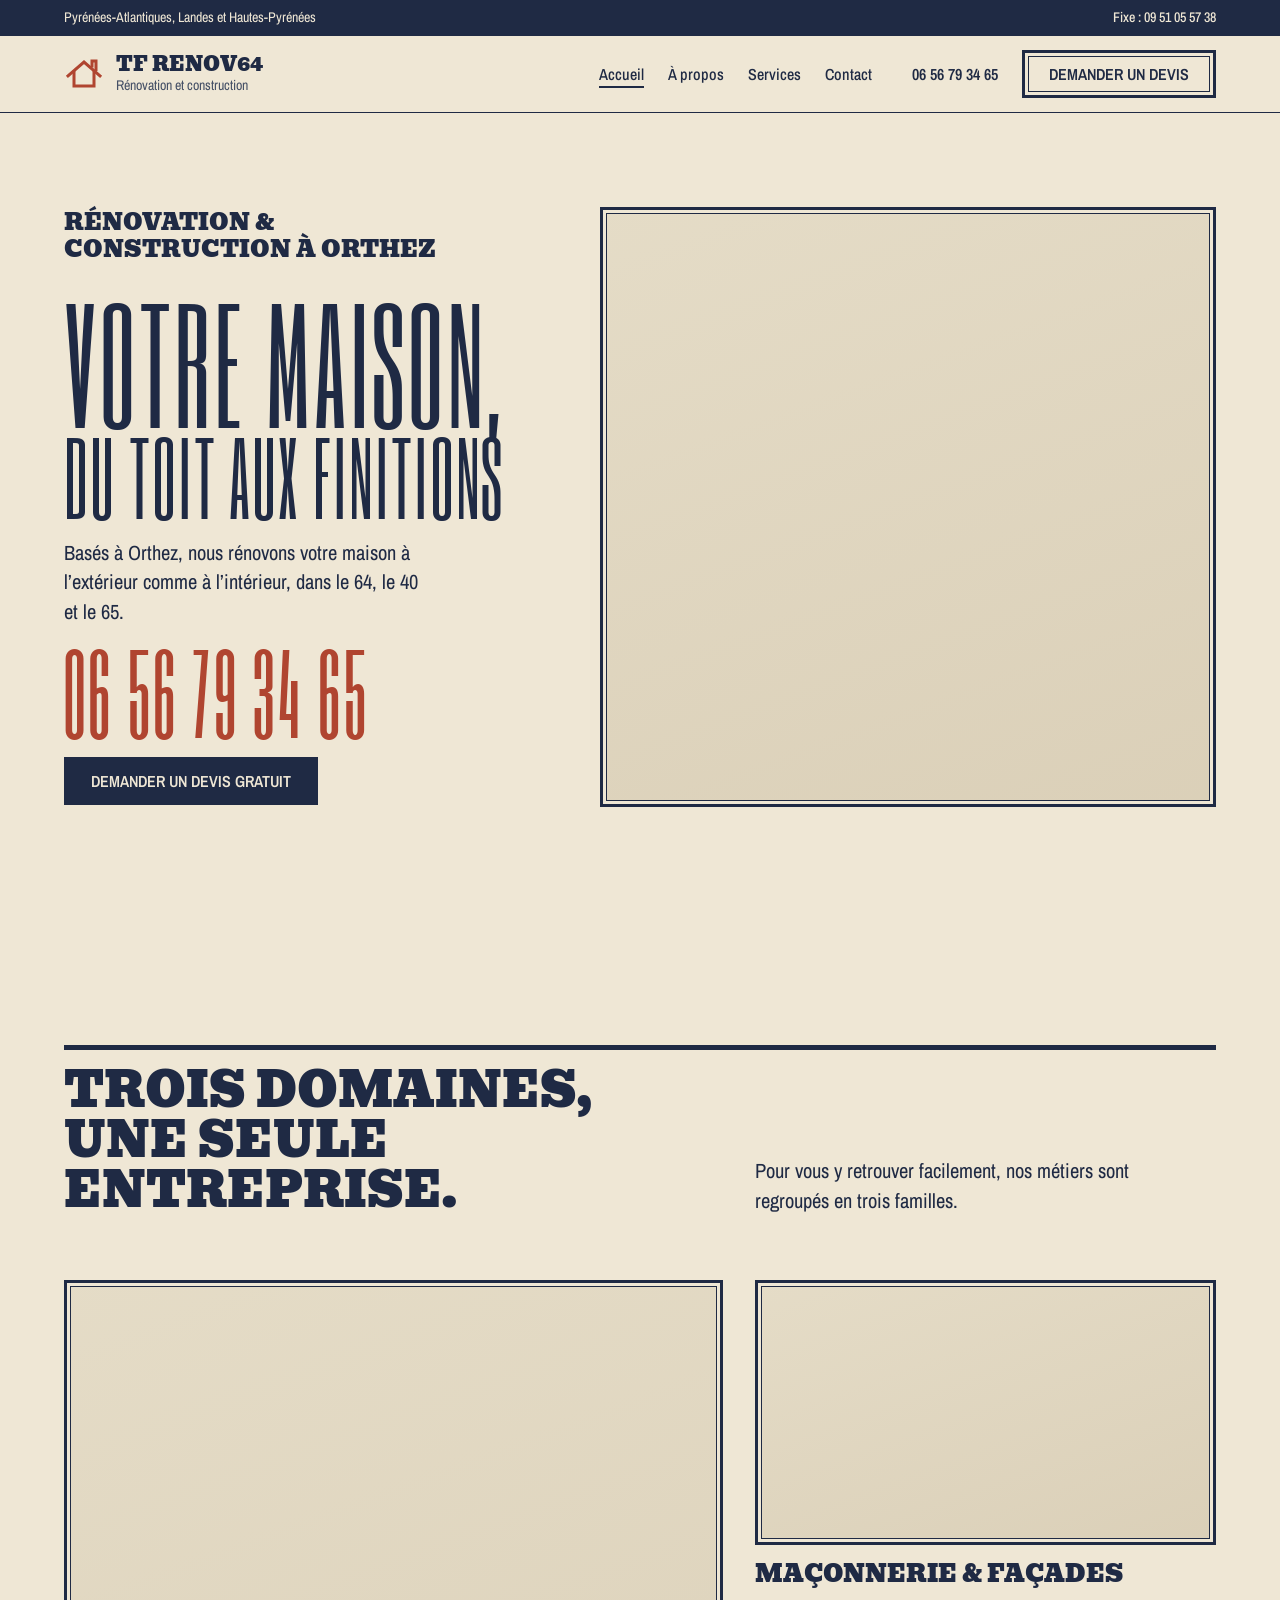
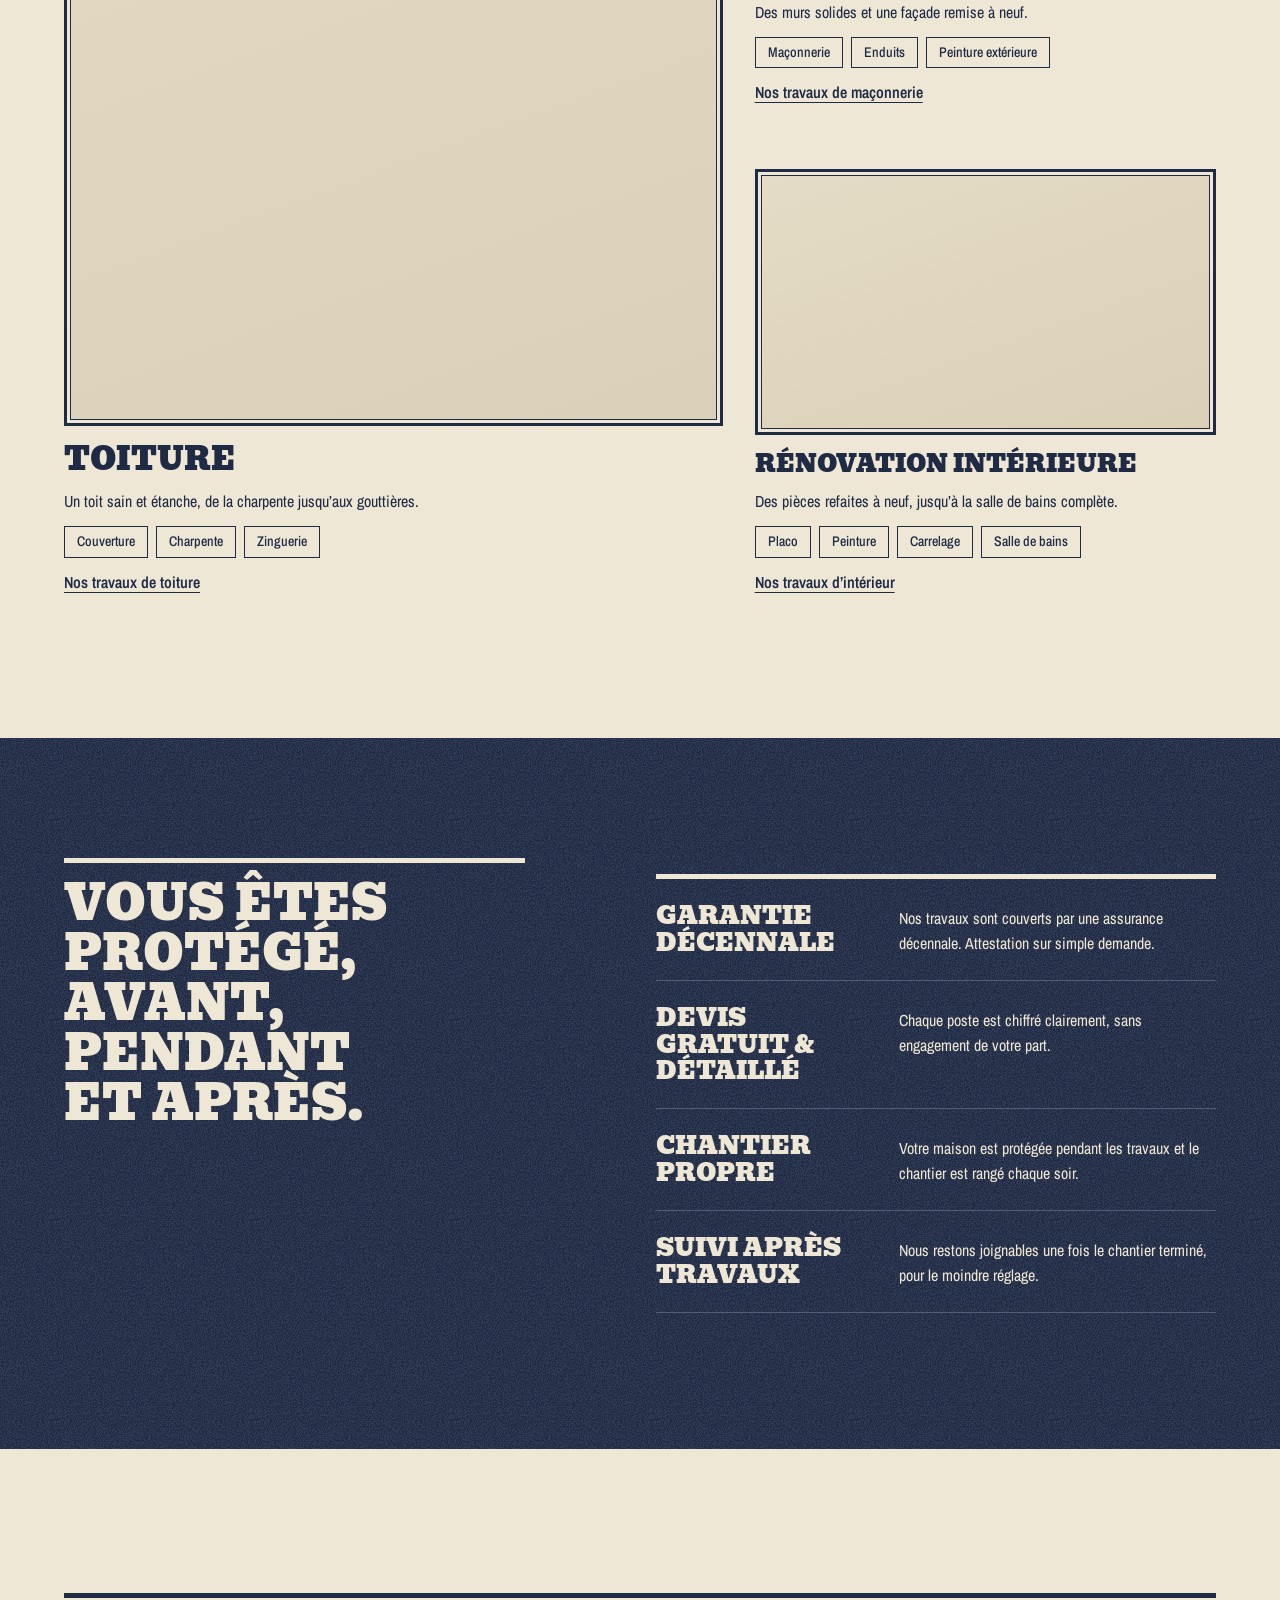
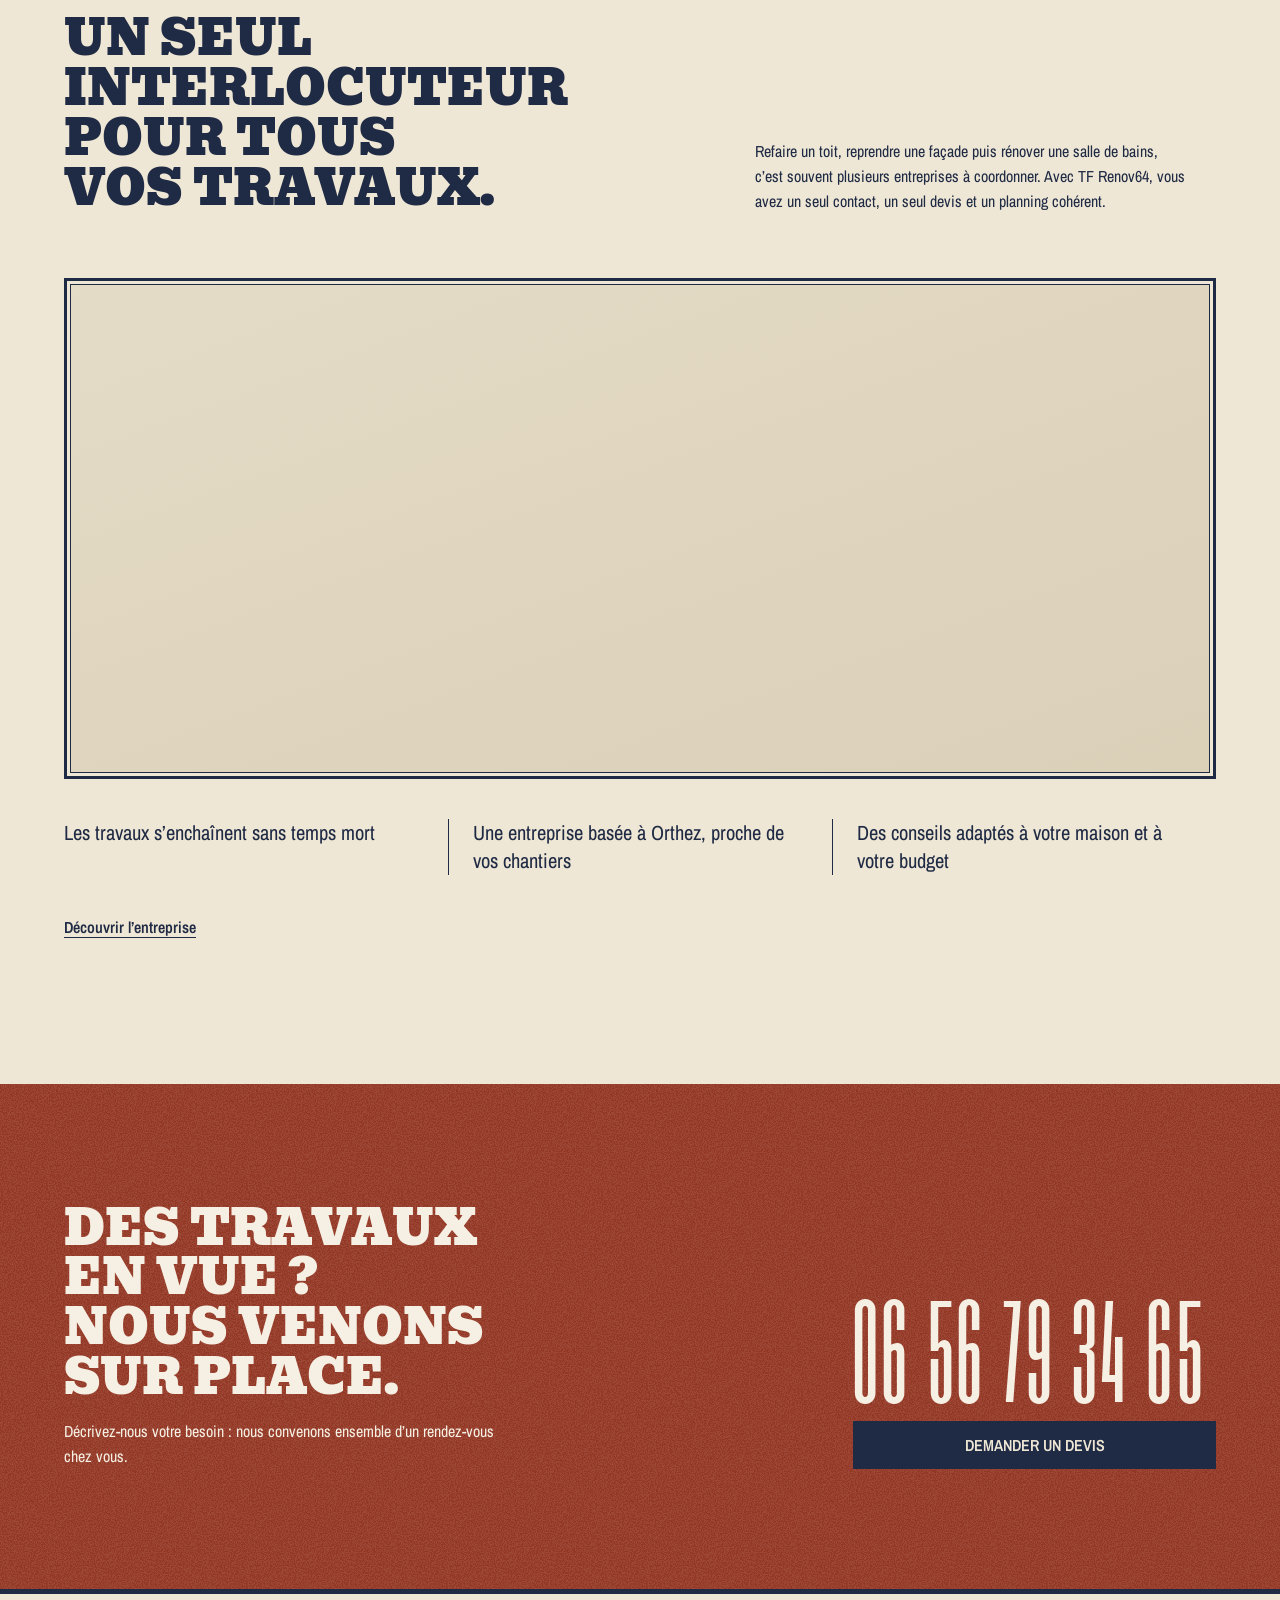
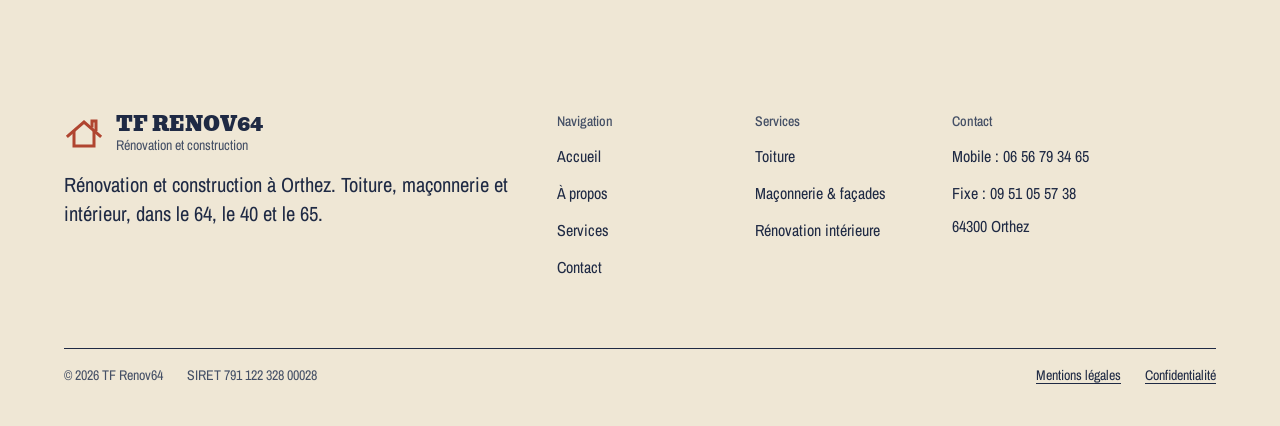
==== commit 2afb444b: "Refonte complète du site avec le skill Hallmark (thème Broadside) Nouveau système visuel « affiche d" ====
--- a/index.html
+++ b/index.html
@@ -6,77 +6,78 @@
   <title>Entreprise de rénovation à Orthez (64) | TF Renov64</title>
   <meta name="description" content="TF Renov64 à Orthez : toiture, maçonnerie, façades et rénovation intérieure dans le 64, le 40 et le 65. Visite et devis gratuits au 06 56 79 34 65.">
   <meta name="theme-color" content="#1F2A44">
+  <link rel="canonical" href="https://tfrenov64.fr/">
+  <meta property="og:type" content="website">
+  <meta property="og:locale" content="fr_FR">
+  <meta property="og:site_name" content="TF Renov64">
+  <meta property="og:title" content="Entreprise de rénovation à Orthez (64) | TF Renov64">
+  <meta property="og:description" content="TF Renov64 à Orthez : toiture, maçonnerie, façades et rénovation intérieure dans le 64, le 40 et le 65. Visite et devis gratuits au 06 56 79 34 65.">
+  <meta property="og:url" content="https://tfrenov64.fr/">
+  <meta property="og:image" content="https://images.unsplash.com/photo-1745478433539-90d9a2e8579e?auto=format&fit=crop&w=1200&q=80">
   <link rel="icon" href="favicon.ico" sizes="48x48">
   <link rel="icon" href="favicon.svg" type="image/svg+xml">
   <link rel="apple-touch-icon" href="apple-touch-icon.png">
 
-  <!-- Active les états initiaux des animations uniquement si JS est disponible.
-       Pas d'animation sur un écran très haut (> 1600 px) : c'est le cas des robots d'indexation,
-       qui ne font pas défiler la page et verraient sinon des blocs encore masqués.
-       Copie de prévisualisation (github.io) : on demande aux moteurs de ne pas l'indexer,
-       pour qu'elle ne fasse pas doublon avec le futur domaine. Rien à retirer à la migration. -->
-  <script>
-    document.documentElement.classList.add('js');
-    if (!window.matchMedia('(prefers-reduced-motion: reduce)').matches && window.innerHeight <= 1600) document.documentElement.classList.add('anim');
-    if (/\.github\.io$/.test(location.hostname)) {
-      var robots = document.createElement('meta');
-      robots.name = 'robots'; robots.content = 'noindex';
-      document.head.appendChild(robots);
-    }
-  </script>
+  <script>document.documentElement.classList.add('js');</script>
 
   <link rel="preconnect" href="https://fonts.googleapis.com">
   <link rel="preconnect" href="https://fonts.gstatic.com" crossorigin>
-  <link href="https://fonts.googleapis.com/css2?family=Inter:wght@400;500;600&family=Montserrat:wght@600;700;800&display=swap" rel="stylesheet">
+  <link href="https://fonts.googleapis.com/css2?family=Archivo+Narrow:wght@400;500;600&family=Bevan&family=Six+Caps&display=swap" rel="stylesheet">
   <link rel="stylesheet" href="style.css">
+  <script type="application/ld+json">
+  {
+    "@context": "https://schema.org",
+    "@type": "HomeAndConstructionBusiness",
+    "name": "TF Renov64",
+    "url": "https://tfrenov64.fr/",
+    "logo": "https://tfrenov64.fr/apple-touch-icon.png",
+    "image": "https://tfrenov64.fr/apple-touch-icon.png",
+    "description": "Entreprise de rénovation et de construction à Orthez : toiture, maçonnerie et façades, rénovation intérieure.",
+    "telephone": "+33656793465",
+    "address": { "@type": "PostalAddress", "addressLocality": "Orthez", "postalCode": "64300", "addressRegion": "Pyrénées-Atlantiques", "addressCountry": "FR" },
+    "areaServed": [
+      { "@type": "AdministrativeArea", "name": "Pyrénées-Atlantiques" },
+      { "@type": "AdministrativeArea", "name": "Landes" },
+      { "@type": "AdministrativeArea", "name": "Hautes-Pyrénées" }
+    ],
+    "contactPoint": [
+      { "@type": "ContactPoint", "telephone": "+33656793465", "contactType": "customer service", "areaServed": "FR", "availableLanguage": "French" },
+      { "@type": "ContactPoint", "telephone": "+33951055738", "contactType": "customer service", "areaServed": "FR", "availableLanguage": "French" }
+    ],
+    "identifier": { "@type": "PropertyValue", "propertyID": "SIRET", "value": "79112232800028" }
+  }
+  </script>
 </head>
 <body class="page-home">
 
-  <!-- ===================================================
-       EN-TÊTE : bandeau contact + menu fixe
-       =================================================== -->
+  <a class="skip" href="#main">Aller au contenu</a>
+
   <header class="site-header" id="top">
     <div class="topbar">
       <div class="container topbar__inner">
-        <p class="topbar__zone">
-          <svg aria-hidden="true" viewBox="0 0 24 24"><path d="M12 22s7-6.2 7-12a7 7 0 1 0-14 0c0 5.8 7 12 7 12Z"/><circle cx="12" cy="10" r="2.5"/></svg>
-          <span>Pyrénées-Atlantiques · Landes · Hautes-Pyrénées</span>
-        </p>
-        <div class="topbar__links">
-          <a href="tel:+33951055738">Fixe : 09 51 05 57 38</a>
-        </div>
+        <p class="topbar__zone">Pyrénées-Atlantiques, Landes et Hautes-Pyrénées</p>
+        <a href="tel:+33951055738">Fixe : 09 51 05 57 38</a>
       </div>
     </div>
 
     <nav class="nav" aria-label="Navigation principale">
       <div class="container nav__inner">
-        <a href="index.html" class="logo" aria-label="TF Renov64, retour à l'accueil">
-          <svg class="logo__mark" viewBox="0 0 40 40" aria-hidden="true">
-            <path d="M4 22 20 8l16 14" />
-            <path d="M10 18v14h20V18" />
-            <path d="M28 12V7h4v8.5" />
-          </svg>
-          <span class="logo__text">TF Renov64<small>Rénovation · Construction</small></span>
+        <a href="index.html" class="logo" aria-label="TF Renov64, retour à l’accueil">
+          <svg class="logo__mark" viewBox="0 0 40 40" aria-hidden="true"><path d="M4 22 20 8l16 14" /><path d="M10 18v14h20V18" /><path d="M28 12V7h4v8.5" /></svg>
+          <span class="logo__text">TF Renov64<small>Rénovation et construction</small></span>
         </a>
 
         <ul class="nav__links" id="nav-links">
-          <li><a href="index.html" class="is-active" aria-current="page">Accueil</a></li>
+          <li><a href="index.html" aria-current="page">Accueil</a></li>
           <li><a href="a-propos.html">À propos</a></li>
           <li><a href="services.html">Services</a></li>
           <li><a href="contact.html">Contact</a></li>
-          <li class="nav__links-cta"><a href="tel:+33656793465" class="btn btn--ghost-dark">Appeler le 06 56 79 34 65</a></li>
+          <li class="nav__links-cta"><a href="tel:+33656793465" class="btn btn--frame">Appeler le 06 56 79 34 65</a></li>
         </ul>
 
         <div class="nav__actions">
-          <a href="tel:+33656793465" class="nav__phone" aria-label="Appeler le 06 56 79 34 65">
-            <span class="nav__phone-icon">
-              <svg viewBox="0 0 24 24" aria-hidden="true"><path d="M5 4h4l2 5-2.5 1.5a11 11 0 0 0 5 5L15 13l5 2v4a2 2 0 0 1-2 2A16 16 0 0 1 3 6a2 2 0 0 1 2-2"/></svg>
-            </span>
-            <span class="nav__phone-text"><small>Appelez-nous</small>06 56 79 34 65</span>
-          </a>
-          <a href="contact.html#devis" class="btn btn--primary btn--sm nav__cta">
-            Demander un devis
-          </a>
+          <a href="tel:+33656793465" class="nav__phone" aria-label="Appeler le 06 56 79 34 65">06 56 79 34 65</a>
+          <a href="contact.html#devis" class="btn btn--frame nav__cta">Demander un devis</a>
           <button class="burger" type="button" aria-label="Ouvrir le menu" aria-expanded="false" aria-controls="nav-links">
             <span></span><span></span>
           </button>
@@ -85,218 +86,119 @@
     </nav>
   </header>
 
-<main>
-
-    <!-- ===================================================
-         HERO
-         =================================================== -->
+  <main id="main">
+
     <section class="hero" aria-label="Présentation">
-      <div class="hero__media">
-        <!-- Photo d'illustration : à remplacer par une photo des chantiers de l'entreprise -->
-        <img src="https://images.unsplash.com/photo-1745478433539-90d9a2e8579e?auto=format&fit=crop&w=2200&q=80"
-             srcset="https://images.unsplash.com/photo-1745478433539-90d9a2e8579e?auto=format&fit=crop&w=800&q=80 800w, https://images.unsplash.com/photo-1745478433539-90d9a2e8579e?auto=format&fit=crop&w=1400&q=80 1400w, https://images.unsplash.com/photo-1745478433539-90d9a2e8579e?auto=format&fit=crop&w=2200&q=80 2200w"
-             sizes="100vw"
-             alt="Toiture en cours de réfection : tuiles neuves posées sur les liteaux" fetchpriority="high">
-      </div>
-      <div class="hero__overlay" aria-hidden="true"></div>
-
-      <div class="container hero__content">
-        <h1 class="hero__title">
-          <span class="eyebrow eyebrow--light hero__kicker"><span class="eyebrow__dot"></span>Rénovation &amp; construction à Orthez</span>
-          <span class="line"><span>Votre maison,</span></span>
-          <span class="line"><span>du toit</span></span>
-          <span class="line"><span><em>aux finitions.</em></span></span>
-        </h1>
-        <p class="hero__lead">
-          Basés à Orthez, nous rénovons votre maison à l'extérieur comme à l'intérieur,
-          dans le 64, le 40 et le 65.
-        </p>
-        <div class="hero__actions">
-          <a href="contact.html#devis" class="btn btn--primary btn--lg">
-            Demander un devis gratuit
-            <svg class="btn__arrow" viewBox="0 0 24 24" aria-hidden="true"><path d="M5 12h14M13 6l6 6-6 6"/></svg>
-          </a>
-          <a href="tel:+33656793465" class="btn btn--glass btn--lg">
-            <svg viewBox="0 0 24 24" aria-hidden="true"><path d="M5 4h4l2 5-2.5 1.5a11 11 0 0 0 5 5L15 13l5 2v4a2 2 0 0 1-2 2A16 16 0 0 1 3 6a2 2 0 0 1 2-2"/></svg>
-            06 56 79 34 65
-          </a>
-        </div>
-      </div>
-
-      <a href="#services" class="hero__scroll" aria-label="Faire défiler vers le contenu">
-        <span>Découvrir</span>
-        <span class="hero__scroll-line"></span>
-      </a>
+      <div class="container hero__grid">
+        <div class="hero__text">
+          <h1>
+            <span class="kicker">Rénovation &amp; construction à Orthez</span>
+            <span class="fit">Votre maison,</span>
+            <span class="fit">du toit aux finitions</span>
+          </h1>
+          <p class="lead">Basés à Orthez, nous rénovons votre maison à l’extérieur comme à l’intérieur, dans le 64, le 40 et le 65.</p>
+          <a href="tel:+33656793465" class="phone-line" aria-label="Appeler le 06 56 79 34 65"><span class="fit">06 56 79 34 65</span></a>
+          <div class="hero__actions">
+            <a href="contact.html#devis" class="btn">Demander un devis gratuit</a>
+          </div>
+        </div>
+        <figure class="plate hero__plate"><div data-slot="hero" data-alt="Une toiture de la région en cours de réfection, photographiée sur un chantier de l’entreprise"><img src="https://images.unsplash.com/photo-1745478433539-90d9a2e8579e?auto=format&amp;fit=crop&amp;w=1400&amp;q=80" srcset="https://images.unsplash.com/photo-1745478433539-90d9a2e8579e?auto=format&amp;fit=crop&amp;w=800&amp;q=80 800w, https://images.unsplash.com/photo-1745478433539-90d9a2e8579e?auto=format&amp;fit=crop&amp;w=1400&amp;q=80 1400w, https://images.unsplash.com/photo-1745478433539-90d9a2e8579e?auto=format&amp;fit=crop&amp;w=2200&amp;q=80 2200w" sizes="(min-width: 60rem) 55vw, 100vw" width="1400" height="1050" alt="Toiture en cours de réfection : tuiles neuves posées sur les liteaux" fetchpriority="high"></div></figure>
+      </div>
     </section>
 
-    <!-- Contenu qui glisse par-dessus le hero -->
-    <div class="sheet">
-
-      <!-- ===================================================
-           SERVICES : 3 familles de métiers
-           =================================================== -->
-      <section class="section services" id="services">
+      <section class="section services" id="services" aria-labelledby="services-title">
         <div class="container">
-          <header class="section-head">
-            <p class="eyebrow" data-reveal><span class="eyebrow__dot"></span>Nos métiers</p>
-            <h2 class="section-title" data-reveal>Trois domaines,<br>une seule entreprise.</h2>
-            <p class="section-intro" data-reveal>
-              Pour vous y retrouver facilement, nos métiers sont regroupés en trois familles.
-            </p>
+          <header class="head">
+            <h2 id="services-title">Trois domaines, une seule entreprise.</h2>
+            <p class="lead">Pour vous y retrouver facilement, nos métiers sont regroupés en trois familles.</p>
           </header>
 
-          <div class="services__grid">
-            <article class="service-card" data-reveal>
-              <div class="service-card__media">
-                <img src="https://images.pexels.com/photos/10971733/pexels-photo-10971733.jpeg?auto=compress&cs=tinysrgb&w=1000" alt="Lucarne et couverture en ardoise sur une maison" loading="lazy">
+          <ul class="trades">
+            <li class="trade trade--lead">
+              <figure class="plate "><div data-slot="toiture" data-alt="Un toit refait par l’entreprise"><img src="https://images.pexels.com/photos/10971733/pexels-photo-10971733.jpeg?auto=compress&amp;cs=tinysrgb&amp;w=1400" srcset="https://images.pexels.com/photos/10971733/pexels-photo-10971733.jpeg?auto=compress&amp;cs=tinysrgb&amp;w=800 800w, https://images.pexels.com/photos/10971733/pexels-photo-10971733.jpeg?auto=compress&amp;cs=tinysrgb&amp;w=1400 1400w, https://images.pexels.com/photos/10971733/pexels-photo-10971733.jpeg?auto=compress&amp;cs=tinysrgb&amp;w=2200 2200w" sizes="(min-width: 60rem) 50vw, 100vw" width="1400" height="1050" alt="Lucarne et couverture en ardoise sur une maison" loading="lazy"></div></figure>
+              <div class="trade__body">
+                <h3>Toiture</h3>
+                <p>Un toit sain et étanche, de la charpente jusqu’aux gouttières.</p>
+                <ul class="tags" aria-label="Métiers"><li>Couverture</li><li>Charpente</li><li>Zinguerie</li></ul>
+                <a href="services.html#toiture" class="link">Nos travaux de toiture</a>
               </div>
-              <div class="service-card__body">
-                <span class="service-card__num">01</span>
-                <h3>Toiture</h3>
-                <p>Un toit sain et étanche, de la charpente jusqu'aux gouttières.</p>
-                <ul class="service-card__tags" aria-label="Métiers"><li>Couverture</li><li>Charpente</li><li>Zinguerie</li></ul>
-                <a href="services.html#toiture" class="link-arrow">Nos travaux de toiture <svg viewBox="0 0 24 24" aria-hidden="true"><path d="M5 12h14M13 6l6 6-6 6"/></svg></a>
-              </div>
-            </article>
-            <article class="service-card" data-reveal>
-              <div class="service-card__media">
-                <img src="https://images.unsplash.com/photo-1517581177682-a085bb7ffb15?auto=format&fit=crop&w=1000&q=80" alt="Mur en briques ouvert et étayé pendant une rénovation" loading="lazy">
-              </div>
-              <div class="service-card__body">
-                <span class="service-card__num">02</span>
+            </li>
+            <li class="trade">
+              <figure class="plate "><div data-slot="maconnerie" data-alt="Un mur ou une façade repris par l’entreprise"><img src="https://images.unsplash.com/photo-1517581177682-a085bb7ffb15?auto=format&amp;fit=crop&amp;w=1400&amp;q=80" srcset="https://images.unsplash.com/photo-1517581177682-a085bb7ffb15?auto=format&amp;fit=crop&amp;w=800&amp;q=80 800w, https://images.unsplash.com/photo-1517581177682-a085bb7ffb15?auto=format&amp;fit=crop&amp;w=1400&amp;q=80 1400w, https://images.unsplash.com/photo-1517581177682-a085bb7ffb15?auto=format&amp;fit=crop&amp;w=2200&amp;q=80 2200w" sizes="(min-width: 60rem) 36vw, 100vw" width="1400" height="1050" alt="Mur en briques ouvert et étayé pendant une rénovation" loading="lazy"></div></figure>
+              <div class="trade__body">
                 <h3>Maçonnerie &amp; façades</h3>
                 <p>Des murs solides et une façade remise à neuf.</p>
-                <ul class="service-card__tags" aria-label="Métiers"><li>Maçonnerie</li><li>Enduits</li><li>Peinture extérieure</li></ul>
-                <a href="services.html#maconnerie" class="link-arrow">Nos travaux de maçonnerie <svg viewBox="0 0 24 24" aria-hidden="true"><path d="M5 12h14M13 6l6 6-6 6"/></svg></a>
+                <ul class="tags" aria-label="Métiers"><li>Maçonnerie</li><li>Enduits</li><li>Peinture extérieure</li></ul>
+                <a href="services.html#maconnerie" class="link">Nos travaux de maçonnerie</a>
               </div>
-            </article>
-            <article class="service-card" data-reveal>
-              <div class="service-card__media">
-                <img src="https://images.unsplash.com/photo-1584622650111-993a426fbf0a?auto=format&fit=crop&w=1000&q=80" alt="Salle de bain moderne avec douche vitrée et double vasque" loading="lazy">
+            </li>
+            <li class="trade">
+              <figure class="plate "><div data-slot="interieur" data-alt="Une salle de bains rénovée par l’entreprise"><img src="https://images.unsplash.com/photo-1584622650111-993a426fbf0a?auto=format&amp;fit=crop&amp;w=1400&amp;q=80" srcset="https://images.unsplash.com/photo-1584622650111-993a426fbf0a?auto=format&amp;fit=crop&amp;w=800&amp;q=80 800w, https://images.unsplash.com/photo-1584622650111-993a426fbf0a?auto=format&amp;fit=crop&amp;w=1400&amp;q=80 1400w, https://images.unsplash.com/photo-1584622650111-993a426fbf0a?auto=format&amp;fit=crop&amp;w=2200&amp;q=80 2200w" sizes="(min-width: 60rem) 36vw, 100vw" width="1400" height="1050" alt="Salle de bain moderne avec douche vitrée et double vasque" loading="lazy"></div></figure>
+              <div class="trade__body">
+                <h3>Rénovation intérieure</h3>
+                <p>Des pièces refaites à neuf, jusqu’à la salle de bains complète.</p>
+                <ul class="tags" aria-label="Métiers"><li>Placo</li><li>Peinture</li><li>Carrelage</li><li>Salle de bains</li></ul>
+                <a href="services.html#interieur" class="link">Nos travaux d’intérieur</a>
               </div>
-              <div class="service-card__body">
-                <span class="service-card__num">03</span>
-                <h3>Rénovation intérieure</h3>
-                <p>Des pièces refaites à neuf, jusqu'à la salle de bains complète.</p>
-                <ul class="service-card__tags" aria-label="Métiers"><li>Placo</li><li>Peinture</li><li>Carrelage</li><li>Salle de bains</li></ul>
-                <a href="services.html#interieur" class="link-arrow">Nos travaux d'intérieur <svg viewBox="0 0 24 24" aria-hidden="true"><path d="M5 12h14M13 6l6 6-6 6"/></svg></a>
-              </div>
-            </article>
+            </li>
+          </ul>
+        </div>
+      </section>
+
+      <section class="band band--ink guarantees" aria-labelledby="garanties-title">
+        <div class="container grid12">
+          <h2 id="garanties-title">Vous êtes protégé, avant, pendant et après.</h2>
+          <dl class="particulars">
+            <div><dt>Garantie décennale</dt><dd>Nos travaux sont couverts par une assurance décennale. Attestation sur simple demande.</dd></div>
+            <div><dt>Devis gratuit &amp; détaillé</dt><dd>Chaque poste est chiffré clairement, sans engagement de votre part.</dd></div>
+            <div><dt>Chantier propre</dt><dd>Votre maison est protégée pendant les travaux et le chantier est rangé chaque soir.</dd></div>
+            <div><dt>Suivi après travaux</dt><dd>Nous restons joignables une fois le chantier terminé, pour le moindre réglage.</dd></div>
+          </dl>
+        </div>
+      </section>
+
+      <section class="section about showcase" id="apropos" aria-labelledby="apropos-title">
+        <div class="container">
+          <header class="head">
+            <h2 id="apropos-title">Un seul interlocuteur pour tous vos travaux.</h2>
+            <p>Refaire un toit, reprendre une façade puis rénover une salle de bains, c’est souvent plusieurs entreprises à coordonner. Avec TF Renov64, vous avez un seul contact, un seul devis et un planning cohérent.</p>
+          </header>
+          <figure class="plate plate--wide"><div data-slot="equipe" data-alt="L’équipe de TF Renov64 sur un de ses chantiers"><img src="https://images.unsplash.com/photo-1726589004565-bedfba94d3a2?auto=format&amp;fit=crop&amp;w=1400&amp;q=80" srcset="https://images.unsplash.com/photo-1726589004565-bedfba94d3a2?auto=format&amp;fit=crop&amp;w=800&amp;q=80 800w, https://images.unsplash.com/photo-1726589004565-bedfba94d3a2?auto=format&amp;fit=crop&amp;w=1400&amp;q=80 1400w, https://images.unsplash.com/photo-1726589004565-bedfba94d3a2?auto=format&amp;fit=crop&amp;w=2200&amp;q=80 2200w" sizes="100vw" width="1400" height="1050" alt="Couvreur au travail sur un toit en tuiles, derrière un échafaudage" style="object-position: 50% 35%" loading="lazy"></div></figure>
+          <ul class="facts">
+            <li>Les travaux s’enchaînent sans temps mort</li>
+            <li>Une entreprise basée à Orthez, proche de vos chantiers</li>
+            <li>Des conseils adaptés à votre maison et à votre budget</li>
+          </ul>
+          <a href="a-propos.html" class="link">Découvrir l’entreprise</a>
+        </div>
+      </section>
+
+      <section class="band band--accent close" aria-labelledby="close-title">
+        <div class="container grid12">
+          <div class="close__text">
+            <h2 id="close-title">Des travaux en vue&nbsp;? Nous venons sur place.</h2>
+            <p>Décrivez-nous votre besoin&nbsp;: nous convenons ensemble d’un rendez-vous chez vous.</p>
           </div>
-        </div>
-      </section>
-
-      <!-- ===================================================
-           GARANTIES (section sombre)
-           =================================================== -->
-      <section class="guarantees" aria-labelledby="garanties-title">
-        <div class="guarantees__panel">
-          <div class="container">
-            <header class="section-head section-head--center">
-              <p class="eyebrow eyebrow--light" data-reveal><span class="eyebrow__dot"></span>Nos garanties</p>
-              <h2 class="section-title section-title--light" id="garanties-title" data-reveal>Vous êtes protégé,<br>avant, pendant et après.</h2>
-            </header>
-
-            <div class="guarantees__grid">
-              <div class="guarantee" data-reveal>
-                <div class="guarantee__icon"><svg viewBox="0 0 24 24" aria-hidden="true"><path d="M12 3 4 6v6c0 5 3.5 8 8 9 4.5-1 8-4 8-9V6l-8-3Z"/><path d="m9 12 2 2 4-4"/></svg></div>
-                <h3>Garantie décennale</h3>
-                <p>Nos travaux sont couverts par une assurance décennale. Attestation sur simple demande.</p>
-              </div>
-              <div class="guarantee" data-reveal>
-                <div class="guarantee__icon"><svg viewBox="0 0 24 24" aria-hidden="true"><path d="M7 3h7l5 5v13H7z"/><path d="M14 3v5h5M10 13h6M10 17h6"/></svg></div>
-                <h3>Devis gratuit &amp; détaillé</h3>
-                <p>Chaque poste est chiffré clairement, sans engagement de votre part.</p>
-              </div>
-              <div class="guarantee" data-reveal>
-                <div class="guarantee__icon"><svg viewBox="0 0 24 24" aria-hidden="true"><path d="M3 11 12 4l9 7"/><path d="M5 10v10h14V10"/><path d="m9 15 2 2 4-4"/></svg></div>
-                <h3>Chantier propre</h3>
-                <p>Votre maison est protégée pendant les travaux et le chantier est rangé chaque soir.</p>
-              </div>
-              <div class="guarantee" data-reveal>
-                <div class="guarantee__icon"><svg viewBox="0 0 24 24" aria-hidden="true"><circle cx="12" cy="12" r="9"/><path d="M12 7v5l3 2"/></svg></div>
-                <h3>Suivi après travaux</h3>
-                <p>Nous restons joignables une fois le chantier terminé, pour le moindre réglage.</p>
-              </div>
-            </div>
+          <div class="close__act">
+            <a href="tel:+33656793465" class="phone-line" aria-label="Appeler le 06 56 79 34 65"><span class="fit">06 56 79 34 65</span></a>
+            <a href="contact.html#devis" class="btn">Demander un devis</a>
           </div>
         </div>
       </section>
 
-      <!-- ===================================================
-           L'ENTREPRISE
-           =================================================== -->
-      <section class="section about" id="apropos">
-        <div class="container about__grid">
-          <div class="about__visual">
-            <div class="about__img" data-reveal-img data-parallax>
-              <img src="https://images.unsplash.com/photo-1726589004565-bedfba94d3a2?auto=format&fit=crop&w=1400&q=80" alt="Couvreur au travail sur un toit en tuiles, derrière un échafaudage" loading="lazy">
-            </div>
-          </div>
-
-          <div class="about__text">
-            <p class="eyebrow" data-reveal><span class="eyebrow__dot"></span>Une entreprise locale</p>
-            <h2 class="section-title" data-reveal>Un seul interlocuteur pour tous vos travaux.</h2>
-            <p data-reveal>
-              Refaire un toit, reprendre une façade puis rénover une salle de bains, c'est souvent
-              plusieurs entreprises à coordonner. Avec TF Renov64, vous avez un seul contact,
-              un seul devis et un planning cohérent.
-            </p>
-            <ul class="checklist" data-reveal>
-              <li>Les travaux s'enchaînent sans temps mort</li>
-              <li>Une entreprise basée à Orthez, proche de vos chantiers</li>
-              <li>Des conseils adaptés à votre maison et à votre budget</li>
-            </ul>
-            <a href="a-propos.html" class="btn btn--primary" data-reveal>
-              Découvrir l'entreprise
-              <svg class="btn__arrow" viewBox="0 0 24 24" aria-hidden="true"><path d="M5 12h14M13 6l6 6-6 6"/></svg>
-            </a>
-          </div>
-        </div>
-      </section>
-
-      <!-- ===================================================
-           APPEL À L'ACTION
-           =================================================== -->
-      <section class="contact cta-band">
-        <div class="contact__bg" data-parallax>
-          <img src="https://images.pexels.com/photos/5259822/pexels-photo-5259822.jpeg?auto=compress&cs=tinysrgb&w=2000"
-             srcset="https://images.pexels.com/photos/5259822/pexels-photo-5259822.jpeg?auto=compress&cs=tinysrgb&w=800 800w, https://images.pexels.com/photos/5259822/pexels-photo-5259822.jpeg?auto=compress&cs=tinysrgb&w=1400 1400w, https://images.pexels.com/photos/5259822/pexels-photo-5259822.jpeg?auto=compress&cs=tinysrgb&w=2000 2000w"
-             sizes="100vw" alt="" loading="lazy">
-        </div>
-        <div class="container cta-band__inner">
-          <div>
-            <p class="eyebrow eyebrow--light" data-reveal><span class="eyebrow__dot"></span>Parlons de votre projet</p>
-            <h2 class="section-title section-title--light" data-reveal>Des travaux en vue&nbsp;?<br>Nous venons sur place.</h2>
-            <p data-reveal>Décrivez-nous votre besoin&nbsp;: nous convenons ensemble d'un rendez-vous chez vous.</p>
-          </div>
-          <div class="cta-band__actions" data-reveal>
-            <a href="contact.html#devis" class="btn btn--primary btn--lg">Demander un devis
-              <svg class="btn__arrow" viewBox="0 0 24 24" aria-hidden="true"><path d="M5 12h14M13 6l6 6-6 6"/></svg></a>
-            <a href="tel:+33656793465" class="btn btn--glass btn--lg">
-              <svg viewBox="0 0 24 24" aria-hidden="true"><path d="M5 4h4l2 5-2.5 1.5a11 11 0 0 0 5 5L15 13l5 2v4a2 2 0 0 1-2 2A16 16 0 0 1 3 6a2 2 0 0 1 2-2"/></svg>
-              06 56 79 34 65</a>
-          </div>
-        </div>
-      </section>
-
-    </div><!-- /.sheet -->
   </main>
 
-  <!-- ===================================================
-       PIED DE PAGE
-       =================================================== -->
   <footer class="footer">
-    <div class="container footer__grid">
-      <div class="footer__brand">
-        <a href="index.html" class="logo logo--light">
+    <div class="container grid12">
+      <div class="footer__letter">
+        <a href="index.html" class="logo">
           <svg class="logo__mark" viewBox="0 0 40 40" aria-hidden="true"><path d="M4 22 20 8l16 14" /><path d="M10 18v14h20V18" /><path d="M28 12V7h4v8.5" /></svg>
-          <span class="logo__text">TF Renov64<small>Rénovation · Construction</small></span>
+          <span class="logo__text">TF Renov64<small>Rénovation et construction</small></span>
         </a>
         <p>Rénovation et construction à Orthez. Toiture, maçonnerie et intérieur, dans le 64, le 40 et le 65.</p>
       </div>
-      <div>
-        <h4>Navigation</h4>
+      <div class="footer__col">
+        <h2>Navigation</h2>
         <ul>
           <li><a href="index.html">Accueil</a></li>
           <li><a href="a-propos.html">À propos</a></li>
@@ -304,16 +206,16 @@
           <li><a href="contact.html">Contact</a></li>
         </ul>
       </div>
-      <div>
-        <h4>Services</h4>
+      <div class="footer__col">
+        <h2>Services</h2>
         <ul>
           <li><a href="services.html#toiture">Toiture</a></li>
           <li><a href="services.html#maconnerie">Maçonnerie &amp; façades</a></li>
           <li><a href="services.html#interieur">Rénovation intérieure</a></li>
         </ul>
       </div>
-      <div class="footer__contact">
-        <h4>Contact</h4>
+      <div class="footer__col footer__contact">
+        <h2>Contact</h2>
         <ul>
           <li><a href="tel:+33656793465">Mobile : 06 56 79 34 65</a></li>
           <li><a href="tel:+33951055738">Fixe : 09 51 05 57 38</a></li>
@@ -321,23 +223,19 @@
         </ul>
       </div>
     </div>
-    <div class="container footer__bottom">
-      <p>© <span id="year">2026</span> TF Renov64 · SIRET 791 122 328 00028</p>
-      <p><a href="mentions-legales.html">Mentions légales</a> · <a href="mentions-legales.html#confidentialite">Confidentialité</a></p>
+    <div class="container">
+      <div class="footer__bottom">
+        <p><span>© <span id="year">2026</span> TF Renov64</span><span>SIRET 791 122 328 00028</span></p>
+        <p><a href="mentions-legales.html">Mentions légales</a><a href="mentions-legales.html#confidentialite">Confidentialité</a></p>
+      </div>
     </div>
   </footer>
 
-  <!-- Barre d'action mobile (toujours visible sur téléphone) -->
   <div class="mobile-bar">
-    <a href="tel:+33656793465" class="mobile-bar__call">
-      <svg viewBox="0 0 24 24" aria-hidden="true"><path d="M5 4h4l2 5-2.5 1.5a11 11 0 0 0 5 5L15 13l5 2v4a2 2 0 0 1-2 2A16 16 0 0 1 3 6a2 2 0 0 1 2-2"/></svg>
-      Appeler
-    </a>
-    <a href="contact.html#devis" class="btn btn--primary">Demander un devis</a>
+    <a href="tel:+33656793465" class="btn btn--frame mobile-bar__call"><svg viewBox="0 0 24 24" aria-hidden="true"><path d="M5 4h4l2 5-2.5 1.5a11 11 0 0 0 5 5L15 13l5 2v4a2 2 0 0 1-2 2A16 16 0 0 1 3 6a2 2 0 0 1 2-2"/></svg>Appeler</a>
+    <a href="contact.html#devis" class="btn">Demander un devis</a>
   </div>
 
-  <script src="https://cdn.jsdelivr.net/npm/gsap@3.12.5/dist/gsap.min.js"></script>
-  <script src="https://cdn.jsdelivr.net/npm/gsap@3.12.5/dist/ScrollTrigger.min.js"></script>
   <script src="script.js"></script>
 </body>
 </html>
--- a/style.css
+++ b/style.css
@@ -1,647 +1,391 @@
-/* =========================================================
-   [NOM] — Couvreur · Feuille de style
-   Style guide : bleu nuit / blanc cassé / terracotta
-   ========================================================= */
-
 :root {
-  --navy: #1F2A44;
-  --navy-900: #161E33;
-  --navy-700: #2A3758;
-  --cream: #F7F5F0;
-  --cream-200: #EFEBE2;
-  --terracotta: #C8553D;
-  --terracotta-600: #B04530;   /* texte et boutons sur fond clair : 5,6:1 sur blanc (le terracotta de base, 4,35:1, est réservé au décor et aux grands titres) */
-  --terracotta-700: #943826;
-  --terracotta-100: #F6E3DD;
-  --text: #2B2B2B;
-  --muted: #6B6B6B;
-  --line: rgba(31, 42, 68, .12);
-  --white: #FFFFFF;
-
-  --font-title: "Montserrat", system-ui, sans-serif;
-  --font-body: "Inter", system-ui, sans-serif;
-
-  --radius: 6px;
-  --radius-lg: 16px;
-  --radius-xl: 28px;
-
-  --container: 1200px;
-  --gutter: clamp(20px, 5vw, 48px);
-  --section: clamp(96px, 12vw, 160px);
-
-  --topbar-h: 40px;
-  --nav-h: 84px;
-
-  --shadow-sm: 0 2px 10px rgba(31, 42, 68, .06);
-  --shadow-md: 0 18px 40px -18px rgba(31, 42, 68, .28);
-  --shadow-lg: 0 30px 70px -30px rgba(22, 30, 51, .45);
-
-  --ease: cubic-bezier(.22, .61, .36, 1);
-}
-
-/* ---------- Base ---------- */
+  color-scheme: light;
+  --space-3xs: 2px; --space-2xs: 4px; --space-xs: 8px; --space-sm: 12px; --space-md: 16px; --space-lg: 24px; --space-xl: 40px; --space-2xl: 64px; --space-3xl: 96px; --space-4xl: 144px;
+  --text-xs: 0.8125rem; --text-sm: 0.875rem; --text-md: 1rem; --text-lg: 1.25rem; --text-xl: 1.5625rem; --text-2xl: 1.953rem; --text-3xl: 2.441rem;
+  --text-display-s: clamp(2.25rem, 4vw + 0.5rem, 3.75rem); --text-display: clamp(2.75rem, 5vw + 1rem, 5.25rem);
+  --text-section: clamp(2rem, 2.5vw + 1rem, 3.5rem); --text-title: clamp(1.25rem, 0.75vw + 0.875rem, 1.625rem); --text-lead: clamp(1.125rem, 0.35vw + 1rem, 1.375rem);
+  --text-kicker: clamp(1.125rem, 0.8vw + 0.8rem, 1.5rem);
+  --ease-out: cubic-bezier(0.16, 1, 0.3, 1); --ease-in: cubic-bezier(0.7, 0, 0.84, 0); --ease-in-out: cubic-bezier(0.65, 0, 0.35, 1);
+  --dur-micro: 120ms; --dur-short: 220ms; --dur-long: 420ms;
+  --container: 1440px; --gutter: 64px; --gap-columns: 32px; --section-gap-s: 120px; --section-gap: 144px; --section-gap-l: 176px;
+  --z-base: 1; --z-raised: 10; --z-dropdown: 100; --z-sticky: 200; --z-sticky-nav: 300; --z-modal: 400; --z-toast: 500; --z-tooltip: 600;
+
+  --color-paper: oklch(93% 0.026 88); --color-paper-2: oklch(89.5% 0.03 88); --color-paper-3: oklch(86% 0.034 86);
+  --color-ink: #1F2A44; --color-ink-2: #2A3758; --color-muted: oklch(43% 0.04 266);
+  --color-rule: oklch(76% 0.03 82); --color-rule-on-ink: oklch(48% 0.045 266);
+  --color-accent: #B04530; --color-accent-strong: #943826; --color-accent-ink: oklch(95.5% 0.018 88); --color-focus: #B04530;
+  --color-fill: oklch(89% 0.06 88);
+  --font-display: "Six Caps", "Impact", sans-serif; --font-display-2: "Bevan", Georgia, serif;
+  --font-body: "Archivo Narrow", "Arial Narrow", ui-sans-serif, sans-serif;
+  --radius-card: 0; --rule-hair: 1px; --rule-bar: 5px; --rule-frame: 3px;
+  --tracking-display: 0.02em;
+  --grain: 0.08;
+  --grain-dark: url("data:image/svg+xml,%3Csvg xmlns='http://www.w3.org/2000/svg' width='200' height='200'%3E%3Cfilter id='g'%3E%3CfeTurbulence type='fractalNoise' baseFrequency='0.85' numOctaves='2' stitchTiles='stitch'/%3E%3CfeColorMatrix values='0 0 0 0 0 0 0 0 0 0 0 0 0 0 0 0 0 0 9 -4'/%3E%3C/filter%3E%3Crect width='100%25' height='100%25' filter='url(%23g)'/%3E%3C/svg%3E");
+  --grain-light: url("data:image/svg+xml,%3Csvg xmlns='http://www.w3.org/2000/svg' width='200' height='200'%3E%3Cfilter id='g'%3E%3CfeTurbulence type='fractalNoise' baseFrequency='0.85' numOctaves='2' stitchTiles='stitch'/%3E%3CfeColorMatrix values='0 0 0 0 1 0 0 0 0 1 0 0 0 0 1 0 0 0 9 -4'/%3E%3C/filter%3E%3Crect width='100%25' height='100%25' filter='url(%23g)'/%3E%3C/svg%3E");
+  --topbar-h: 36px; --nav-h: 76px;
+}
+
 *, *::before, *::after { box-sizing: border-box; }
-
-html { scroll-behavior: smooth; scroll-padding-top: calc(var(--nav-h) + 16px); }
-
-body {
-  margin: 0;
-  font-family: var(--font-body);
-  font-size: 16px;
-  line-height: 1.65;
-  color: var(--text);
-  background: var(--cream);
-  -webkit-font-smoothing: antialiased;
-  text-rendering: optimizeLegibility;
-}
-
-img { display: block; max-width: 100%; }
-a { color: inherit; text-decoration: none; }
-ul, ol { list-style: none; margin: 0; padding: 0; }
-h1, h2, h3, h4 { font-family: var(--font-title); font-weight: 700; color: var(--navy); margin: 0; line-height: 1.12; letter-spacing: -.02em; }
-p { margin: 0 0 1em; }
-svg { flex-shrink: 0; }
-button, input, select, textarea { font: inherit; }
-
-:focus-visible { outline: 2px solid var(--terracotta); outline-offset: 3px; border-radius: 4px; }
-
+html, body { overflow-x: clip; }
+html { scrollbar-color: var(--color-muted) var(--color-paper); scroll-padding-top: calc(var(--nav-h) + var(--space-md)); -webkit-text-size-adjust: 100%; }
+body { margin: 0; background: var(--color-paper); color: var(--color-ink); font-family: var(--font-body); font-size: var(--text-md); line-height: 1.55; -webkit-font-smoothing: antialiased; caret-color: var(--color-accent); }
+::selection { background: color-mix(in oklab, var(--color-accent) 30%, transparent); }
+:focus-visible { outline: 2px solid var(--color-focus); outline-offset: 3px; }
+a { color: inherit; text-decoration-thickness: 1px; text-underline-offset: 0.18em; }
+h1, h2, h3 { margin: 0; font-weight: 400; font-synthesis: none; color: inherit; overflow-wrap: break-word; min-width: 0; text-wrap: balance; text-transform: uppercase; }
+h1 { font-family: var(--font-display); font-size: var(--text-display); letter-spacing: var(--tracking-display); line-height: 1; }
+h2 { font-family: var(--font-display-2); font-size: var(--text-section); line-height: 1.04; letter-spacing: 0; max-width: 18ch; }
+h3 { font-family: var(--font-display-2); font-size: var(--text-title); line-height: 1.12; letter-spacing: 0; max-width: 28ch; }
+p { margin: 0; text-wrap: pretty; }
+p:not([class]) { max-width: 62ch; }
+ul, ol { margin: 0; padding: 0; }
+img { max-width: 100%; height: auto; display: block; }
+svg { display: block; }
+strong { font-weight: 600; }
 .container { width: 100%; max-width: var(--container); margin-inline: auto; padding-inline: var(--gutter); }
-
-/* Images : fond de secours si une photo ne charge pas */
-.hero__media, .service-card__media, .about__img, .contact__bg, .service-detail__img {
-  background: linear-gradient(135deg, var(--navy-700), var(--navy));
-}
-img.is-broken { opacity: 0 !important; }
-
-/* ---------- Boutons ---------- */
-.btn {
-  display: inline-flex; align-items: center; justify-content: center; gap: .6em;
-  padding: 14px 26px;
-  border: 0; border-radius: var(--radius);
-  font-family: var(--font-title); font-weight: 600; font-size: 15px; letter-spacing: .01em;
-  line-height: 1.2; white-space: nowrap; cursor: pointer;
-  transition: transform .35s var(--ease), background-color .35s var(--ease), box-shadow .35s var(--ease), color .35s var(--ease);
-}
-.btn svg { width: 18px; height: 18px; fill: none; stroke: currentColor; stroke-width: 2; stroke-linecap: round; stroke-linejoin: round; }
-.btn__arrow { transition: transform .35s var(--ease); }
-.btn:hover .btn__arrow { transform: translateX(4px); }
-
-.btn--primary { background: var(--terracotta-600); color: var(--white); box-shadow: 0 8px 20px -10px rgba(200, 85, 61, .7); }
-.btn--primary:hover { background: var(--terracotta-700); transform: translateY(-2px); box-shadow: 0 14px 28px -12px rgba(200, 85, 61, .75); }
-.btn--primary:active { transform: translateY(0); }
-
-.btn--glass { background: rgba(255, 255, 255, .1); color: var(--white); border: 1px solid rgba(255, 255, 255, .35); backdrop-filter: blur(8px); -webkit-backdrop-filter: blur(8px); }
-.btn--glass:hover { background: rgba(255, 255, 255, .2); transform: translateY(-2px); }
-
-
-.btn--ghost-dark { background: transparent; color: var(--navy); border: 1.5px solid var(--navy); }
-
-.btn--sm { padding: 11px 20px; font-size: 14px; }
-.btn--lg { padding: 18px 30px; font-size: 16px; }
-
-.link-arrow {
-  display: inline-flex; align-items: center; gap: 8px;
-  font-family: var(--font-title); font-weight: 600; font-size: 14px; color: var(--terracotta-600);
-  /* zone tactile agrandie sans changer la mise en page */
-  padding-block: 10px; margin-block: -10px;
-}
-.link-arrow svg { width: 16px; height: 16px; fill: none; stroke: currentColor; stroke-width: 2; stroke-linecap: round; stroke-linejoin: round; transition: transform .35s var(--ease); }
-.link-arrow:hover svg { transform: translateX(4px); }
-
-/* ---------- Typo éditoriale ---------- */
-.eyebrow {
-  display: inline-flex; align-items: center; gap: 10px;
-  font-family: var(--font-title); font-weight: 700; font-size: 13px;
-  letter-spacing: .14em; text-transform: uppercase; color: var(--terracotta-600);
-  margin-bottom: 18px;
-}
-.eyebrow__dot { width: 8px; height: 8px; border-radius: 50%; background: var(--terracotta); box-shadow: 0 0 0 4px rgba(200, 85, 61, .18); }
-.eyebrow--light { color: #F0B7A8; }
-
-.section { padding-block: var(--section); }
-/* Deux sections claires qui se suivent : pas de double espace. :where() garde une spécificité faible,
-   pour que les exceptions plus bas (.values, .about--page, .service-details) l'emportent. */
-.section + :where(.section) { padding-top: 0; }
-.section-head { max-width: 680px; margin-bottom: clamp(48px, 6vw, 72px); }
-.section-head--center { margin-inline: auto; text-align: center; }
-.section-title { font-size: clamp(2rem, 4.2vw, 3.25rem); font-weight: 800; }
-.section-title--light { color: var(--white); }
-.section-intro { font-size: 18px; color: var(--muted); margin-top: 22px; }
-
-/* =========================================================
-   EN-TÊTE
-   ========================================================= */
-.site-header {
-  position: fixed; inset: 0 0 auto 0; z-index: 100;
-  transition: transform .5s var(--ease);
-}
-.site-header.is-scrolled { transform: translateY(calc(var(--topbar-h) * -1)); }
-
-.topbar { height: var(--topbar-h); background: var(--navy-900); color: rgba(255, 255, 255, .78); font-size: 13px; }
-.topbar__inner { height: 100%; display: flex; align-items: center; justify-content: space-between; gap: 24px; }
-.topbar p { margin: 0; display: flex; align-items: center; gap: 8px; min-width: 0; }
-.topbar__zone span { white-space: nowrap; overflow: hidden; text-overflow: ellipsis; }
-.topbar svg { width: 15px; height: 15px; fill: none; stroke: var(--terracotta); stroke-width: 2; }
-.topbar__links { display: flex; align-items: center; gap: 16px; }
-.topbar__links a:hover { color: var(--white); }
-
-.nav {
-  height: var(--nav-h);
-  color: var(--white);
-  transition: background-color .45s var(--ease), box-shadow .45s var(--ease), color .45s var(--ease), height .45s var(--ease);
-}
-.is-scrolled .nav {
-  --nav-h: 72px;
-  background: rgba(247, 245, 240, .92);
-  backdrop-filter: blur(14px); -webkit-backdrop-filter: blur(14px);
-  color: var(--navy);
-  box-shadow: 0 1px 0 var(--line), 0 10px 30px -20px rgba(31, 42, 68, .35);
-}
-.nav__inner { height: 100%; display: flex; align-items: center; justify-content: space-between; gap: 24px; }
-
-.logo { display: inline-flex; align-items: center; gap: 12px; color: inherit; }
-.logo__mark { width: 38px; height: 38px; fill: none; stroke: var(--terracotta); stroke-width: 3; stroke-linecap: round; stroke-linejoin: round; }
-.logo__text { font-family: var(--font-title); font-weight: 800; font-size: 20px; letter-spacing: -.01em; line-height: 1; display: flex; flex-direction: column; gap: 4px; }
-.logo__text small { font-family: var(--font-body); font-weight: 500; font-size: 11px; letter-spacing: .12em; text-transform: uppercase; opacity: .7; white-space: nowrap; }
-
-.nav__links { display: flex; align-items: center; gap: 36px; }
-.nav__links a { position: relative; font-weight: 500; font-size: 15px; padding-block: 6px; white-space: nowrap; }
-.nav__links > li > a:not(.btn)::after {
-  content: ""; position: absolute; left: 0; right: 0; bottom: 0; height: 2px;
-  background: var(--terracotta); transform: scaleX(0); transform-origin: right;
-  transition: transform .4s var(--ease);
-}
-.nav__links > li > a:not(.btn):hover::after, .nav__links a.is-active::after { transform: scaleX(1); transform-origin: left; }
+[hidden] { display: none !important; }
+.visually-hidden { position: absolute; width: 1px; height: 1px; overflow: hidden; clip-path: inset(50%); white-space: nowrap; }
+.num { font-variant-numeric: tabular-nums; }
+
+.skip { position: absolute; left: var(--space-md); top: calc(-1 * var(--space-3xl)); z-index: var(--z-toast); padding: var(--space-xs) var(--space-md); background: var(--color-ink); color: var(--color-paper); font-weight: 600; }
+.skip:focus-visible { top: var(--space-md); }
+
+.fit { display: block; font-family: var(--font-display); font-weight: 400; line-height: 1; letter-spacing: var(--tracking-display); }
+.js .fit { white-space: nowrap; line-height: 0.94; }
+.kicker + .fit, .count .fit { padding-top: 0.1em; }
+.kicker { display: block; font-family: var(--font-display-2); font-size: var(--text-kicker); line-height: 1.15; letter-spacing: 0; margin-bottom: var(--space-md); }
+.lead { font-size: var(--text-lead); line-height: 1.45; max-width: 44ch; }
+.small { font-size: var(--text-sm); color: var(--color-muted); }
+
+[data-slot] { position: relative; overflow: hidden; margin: 0; background: linear-gradient(160deg, var(--color-paper-2), var(--color-paper-3)); isolation: isolate; }
+[data-slot] > img { position: absolute; inset: 0; width: 100%; height: 100%; object-fit: cover; z-index: 0; filter: grayscale(1) contrast(1.2); mix-blend-mode: multiply; }
+[data-slot]:has(> img)::before { content: ""; position: absolute; inset: 0; z-index: 1; background: var(--color-ink); mix-blend-mode: lighten; pointer-events: none; }
+[data-slot]:has(> img) { background: var(--color-paper); }
+.plate { margin: 0; border: var(--rule-frame) solid var(--color-ink); padding: var(--space-2xs); background: var(--color-paper); min-width: 0; }
+.plate > [data-slot] { outline: var(--rule-hair) solid var(--color-ink); height: 100%; }
+.plate--wide > [data-slot] { aspect-ratio: 21 / 9; }
+.plate--portrait > [data-slot] { aspect-ratio: 4 / 5; }
+.plate--land > [data-slot] { aspect-ratio: 3 / 2; }
+
+.btn { display: inline-flex; align-items: center; justify-content: center; gap: var(--space-xs); min-height: 48px; padding: 0 var(--space-lg); border: var(--rule-frame) solid var(--color-ink); border-radius: 0; background: var(--color-ink); color: var(--color-paper); font: 600 var(--text-md)/1 var(--font-body); text-transform: uppercase; letter-spacing: 0; white-space: nowrap; text-decoration: none; cursor: pointer; transition: background-color var(--dur-short) var(--ease-out), border-color var(--dur-short) var(--ease-out), color var(--dur-short) var(--ease-out), transform var(--dur-micro) var(--ease-out); }
+.btn:hover { background: var(--color-ink-2); border-color: var(--color-ink-2); }
+.btn:active { transform: translateY(1px); }
+.btn:focus-visible { outline: 2px solid var(--color-focus); outline-offset: 3px; }
+.btn:disabled, .btn[aria-disabled="true"] { opacity: 0.55; cursor: not-allowed; transform: none; }
+.btn--frame { background: transparent; color: var(--color-ink); box-shadow: inset 0 0 0 3px var(--color-paper), inset 0 0 0 4px var(--color-ink); }
+.btn--frame:hover { background: var(--color-paper-2); border-color: var(--color-ink); box-shadow: inset 0 0 0 3px var(--color-paper-2), inset 0 0 0 4px var(--color-ink); }
+.btn svg { width: 20px; height: 20px; flex-shrink: 0; fill: none; stroke: currentColor; stroke-width: 2; stroke-linecap: round; stroke-linejoin: round; }
+
+.link { display: inline-block; padding-block: var(--space-xs); margin-block: calc(-1 * var(--space-xs)); font-weight: 600; color: var(--color-ink); text-decoration: underline; text-underline-offset: 0.22em; transition: color var(--dur-micro) var(--ease-out); }
+.link:hover { color: var(--color-accent); }
+.link:active { color: var(--color-accent-strong); }
+.prose a { font-weight: 600; text-decoration: underline; text-underline-offset: 0.2em; transition: color var(--dur-micro) var(--ease-out); }
+.prose a:hover { color: var(--color-accent); }
+
+.phone-line { display: block; color: var(--color-accent); text-decoration: none; transition: color var(--dur-micro) var(--ease-out); }
+.phone-line:hover { color: var(--color-accent-strong); }
+.phone-line:focus-visible { outline-offset: 4px; }
+
+.site-header { position: sticky; top: calc(-1 * var(--topbar-h)); z-index: var(--z-sticky-nav); background: var(--color-paper); border-bottom: var(--rule-hair) solid var(--color-ink); }
+.topbar { background: var(--color-ink); color: var(--color-paper); font-size: var(--text-sm); }
+.topbar__inner { display: flex; align-items: center; justify-content: space-between; gap: var(--space-md); min-height: var(--topbar-h); }
+.topbar a { display: inline-block; padding-block: var(--space-2xs); text-decoration: none; font-weight: 500; white-space: nowrap; }
+.topbar a:hover { text-decoration: underline; }
+.topbar a:focus-visible { outline-color: var(--color-accent-ink); }
+.nav__inner { display: flex; align-items: center; gap: var(--space-xl); min-height: var(--nav-h); }
+.logo { display: inline-flex; align-items: center; gap: var(--space-sm); margin-right: auto; color: var(--color-ink); text-decoration: none; }
+.logo__mark { width: 40px; height: 40px; flex-shrink: 0; fill: none; stroke: var(--color-accent); stroke-width: 3; stroke-linecap: square; stroke-linejoin: miter; }
+.logo__text { display: flex; flex-direction: column; gap: var(--space-2xs); font-family: var(--font-display-2); font-size: var(--text-lg); line-height: 1; text-transform: uppercase; white-space: nowrap; }
+.logo__text small { font-family: var(--font-body); font-size: var(--text-sm); line-height: 1.1; text-transform: none; color: var(--color-muted); }
+.nav__links { display: flex; align-items: center; gap: var(--space-lg); list-style: none; }
+.nav__links a { display: inline-block; padding-block: var(--space-xs); font-weight: 500; font-size: var(--text-md); text-decoration: none; white-space: nowrap; transition: color var(--dur-micro) var(--ease-out); }
+.nav__links a:hover { color: var(--color-accent); }
+.nav__links a[aria-current="page"] { text-decoration: underline; text-decoration-thickness: 2px; text-underline-offset: 0.4em; }
 .nav__links-cta { display: none; }
-
-.nav__actions { display: flex; align-items: center; gap: 20px; }
-.nav__phone { display: flex; align-items: center; gap: 10px; font-family: var(--font-title); font-weight: 700; font-size: 16px; }
-.nav__phone-icon {
-  width: 40px; height: 40px; border-radius: 50%;
-  display: grid; place-items: center;
-  border: 1.5px solid currentColor; opacity: .9;
-  transition: background-color .35s var(--ease), border-color .35s var(--ease);
-}
-.nav__phone:hover .nav__phone-icon { background: var(--terracotta); border-color: var(--terracotta); color: var(--white); }
-.nav__phone svg { width: 18px; height: 18px; fill: none; stroke: currentColor; stroke-width: 2; stroke-linejoin: round; }
-.nav__phone-text { display: flex; flex-direction: column; line-height: 1.15; }
-.nav__phone-text small { font-family: var(--font-body); font-weight: 500; font-size: 11px; letter-spacing: .06em; text-transform: uppercase; opacity: .7; }
-
-.burger { display: none; width: 44px; height: 44px; border: 0; background: transparent; color: inherit; cursor: pointer; position: relative; }
-.burger span { position: absolute; left: 11px; right: 11px; height: 2px; background: currentColor; border-radius: 2px; transition: transform .4s var(--ease), top .4s var(--ease); }
-.burger span:first-child { top: 17px; }
-.burger span:last-child { top: 25px; }
-.burger[aria-expanded="true"] span:first-child { top: 21px; transform: rotate(45deg); }
-.burger[aria-expanded="true"] span:last-child { top: 21px; transform: rotate(-45deg); }
-
-/* =========================================================
-   HERO
-   ========================================================= */
-.hero {
-  position: sticky; top: 0; z-index: 0;
-  /* Plafond à 1600 px : sur un écran très haut (robot d'indexation), le hero ne repousse pas tout le contenu hors de vue */
-  min-height: 100vh; min-height: min(100svh, 1600px);
-  display: flex; align-items: flex-end;
-  color: var(--white); overflow: hidden;
-}
-.hero__media { position: absolute; inset: -6% 0 0 0; will-change: transform; }
-.hero__media img { width: 100%; height: 100%; object-fit: cover; object-position: center 40%; }
-.hero__overlay {
-  position: absolute; inset: 0;
-  background:
-    linear-gradient(180deg, rgba(22, 30, 51, .55) 0%, rgba(22, 30, 51, .15) 35%, rgba(22, 30, 51, .75) 100%),
-    linear-gradient(90deg, rgba(22, 30, 51, .7) 0%, rgba(22, 30, 51, 0) 65%);
-}
-.hero__content { position: relative; padding-top: calc(var(--topbar-h) + var(--nav-h) + 40px); padding-bottom: clamp(88px, 12vh, 140px); }
-.hero__eyebrow { margin-bottom: 24px; }
-/* Ligne de mots-clés (métier + ville) au début du h1, dans le style des surtitres */
-.hero__kicker { display: flex; width: fit-content; line-height: 1.4; margin-bottom: 20px; }
-.hero__title {
-  color: var(--white);
-  font-size: clamp(2.75rem, min(7.4vw, 10.5svh), 6.25rem);
-  font-weight: 800; line-height: 1.02; letter-spacing: -.035em;
-  margin-bottom: 28px;
-}
-.hero__title .line { display: block; overflow: hidden; padding-bottom: .06em; margin-bottom: -.06em; }
-.hero__title .line > span { display: inline-block; will-change: transform; }
-.hero__title em { font-style: normal; color: var(--terracotta); }
-.hero__lead { max-width: 540px; font-size: clamp(17px, 1.4vw, 19px); color: rgba(255, 255, 255, .86); margin-bottom: 36px; }
-.hero__actions { display: flex; flex-wrap: wrap; gap: 14px; }
-
-.hero__scroll {
-  position: absolute; right: var(--gutter); bottom: 48px;
-  display: flex; flex-direction: column; align-items: center; gap: 12px;
-  font-size: 11px; letter-spacing: .2em; text-transform: uppercase; color: rgba(255, 255, 255, .75);
-  writing-mode: vertical-rl;
-}
-.hero__scroll-line { width: 1px; height: 64px; background: rgba(255, 255, 255, .25); position: relative; overflow: hidden; }
-.hero__scroll-line::after { content: ""; position: absolute; inset: 0; background: var(--white); animation: scrollLine 2.2s var(--ease) infinite; }
-@keyframes scrollLine { 0% { transform: translateY(-100%); } 60%, 100% { transform: translateY(100%); } }
-
-/* =========================================================
-   FEUILLE DE CONTENU (glisse sur le hero)
-   ========================================================= */
-.sheet {
-  position: relative; z-index: 2;
-  background: var(--cream);
-  border-radius: var(--radius-xl) var(--radius-xl) 0 0;
-  margin-top: calc(var(--radius-xl) * -1);
-  box-shadow: 0 -30px 60px -30px rgba(22, 30, 51, .5);
-}
-
-/* ---------- Services ---------- */
-.services__grid { display: grid; grid-template-columns: repeat(3, 1fr); gap: 24px; }
-.service-card {
-  background: var(--white); border-radius: var(--radius-lg); overflow: hidden;
-  box-shadow: var(--shadow-sm); display: flex; flex-direction: column;
-  transition: transform .5s var(--ease), box-shadow .5s var(--ease);
-}
-.service-card:hover { transform: translateY(-6px); box-shadow: var(--shadow-md); }
-.service-card__media { aspect-ratio: 4 / 3.2; overflow: hidden; }
-.service-card__media img { width: 100%; height: 100%; object-fit: cover; transition: transform 1.1s var(--ease); }
-.service-card:hover .service-card__media img { transform: scale(1.06); }
-.service-card__body { position: relative; padding: 28px 26px 30px; display: flex; flex-direction: column; flex: 1; }
-.service-card__num {
-  position: absolute; top: -22px; right: 22px;
-  width: 44px; height: 44px; border-radius: 50%;
-  display: grid; place-items: center;
-  background: var(--navy); color: var(--white);
-  font-family: var(--font-title); font-weight: 700; font-size: 13px;
-  box-shadow: 0 0 0 5px var(--white);
-  transition: background-color .4s var(--ease);
-}
-.service-card:hover .service-card__num { background: var(--terracotta-600); }
-.service-card h3 { font-size: 21px; margin-bottom: 12px; }
-.service-card p { color: var(--muted); font-size: 15px; }
-.service-card__tags { display: flex; flex-wrap: wrap; gap: 8px; margin: 4px 0 26px; flex: 1; align-content: flex-start; }
-.service-card__tags li {
-  padding: 6px 12px; border-radius: 999px; background: var(--cream);
-  font-size: 13px; font-weight: 600; color: var(--navy); line-height: 1.3;
-}
-
-/* ---------- À propos ---------- */
-.about__grid { display: grid; grid-template-columns: 1fr 1fr; gap: clamp(48px, 7vw, 110px); align-items: center; }
-.about__visual { position: relative; }
-.about__img { aspect-ratio: 4 / 5; border-radius: var(--radius-xl); overflow: hidden; }
-.about__img img { width: 100%; height: 120%; object-fit: cover; margin-top: -10%; }
-.about__badge {
-  position: absolute; right: -28px; bottom: 48px;
-  display: flex; align-items: center; gap: 16px;
-  padding: 22px 26px; border-radius: var(--radius-lg);
-  background: var(--terracotta-600); color: var(--white); box-shadow: var(--shadow-lg);
-}
-.about__badge strong { font-family: var(--font-title); font-size: 52px; font-weight: 800; line-height: 1; letter-spacing: -.03em; }
-.about__badge > span { font-size: 14px; line-height: 1.35; font-weight: 500; }
-.about__text p { font-size: 17px; margin-top: 24px; }
-.checklist { display: grid; gap: 14px; }
-.about__text .checklist { margin: 32px 0 40px; }
-.checklist li { position: relative; padding-left: 36px; font-weight: 500; color: var(--navy); }
-.checklist li::before {
-  content: ""; position: absolute; left: 0; top: 1px;
-  width: 24px; height: 24px; border-radius: 50%;
-  background: var(--terracotta-100) url("data:image/svg+xml,%3Csvg xmlns='http://www.w3.org/2000/svg' viewBox='0 0 24 24' fill='none' stroke='%23C8553D' stroke-width='3' stroke-linecap='round' stroke-linejoin='round'%3E%3Cpath d='m6 12 4 4 8-8'/%3E%3C/svg%3E") center / 14px no-repeat;
-}
-
-/* ---------- Garanties (sombre) ---------- */
-.guarantees { padding-inline: 0; }
-.guarantees__panel {
-  background: var(--navy);
-  color: rgba(255, 255, 255, .78);
-  padding-block: var(--section);
-  position: relative; overflow: hidden;
-}
-.guarantees__panel::before {
-  /* motif discret de tuiles */
-  content: ""; position: absolute; inset: 0; opacity: .05; pointer-events: none;
-  background-image: radial-gradient(circle at 50% 0, transparent 22px, #fff 23px, transparent 24px);
-  background-size: 48px 24px;
-}
-.guarantees__grid { position: relative; display: grid; grid-template-columns: repeat(4, 1fr); gap: 24px; }
-.guarantee {
-  padding: 36px 28px; border-radius: var(--radius-lg);
-  background: rgba(255, 255, 255, .04); border: 1px solid rgba(255, 255, 255, .1);
-  transition: background-color .45s var(--ease), border-color .45s var(--ease), transform .45s var(--ease);
-}
-.guarantee:hover { background: rgba(255, 255, 255, .07); border-color: rgba(200, 85, 61, .55); transform: translateY(-4px); }
-.guarantee__icon { width: 56px; height: 56px; border-radius: 14px; display: grid; place-items: center; background: rgba(200, 85, 61, .15); margin-bottom: 24px; }
-.guarantee__icon svg { width: 28px; height: 28px; fill: none; stroke: #F0B7A8; stroke-width: 1.7; stroke-linecap: round; stroke-linejoin: round; }
-.guarantee h3 { color: var(--white); font-size: 19px; margin-bottom: 10px; }
-.guarantee p { font-size: 15px; margin: 0; }
-
-/* ---------- Méthode ---------- */
-.process__list { position: relative; display: grid; grid-template-columns: repeat(4, 1fr); gap: 32px; }
-.process__line { position: absolute; left: 28px; right: 12%; top: 27px; height: 2px; background: var(--line); }
-.process__line span { position: absolute; inset: 0; background: var(--terracotta); transform-origin: left; }
-.step { position: relative; }
-.step__num {
-  display: grid; place-items: center; width: 56px; height: 56px; border-radius: 50%;
-  background: var(--cream); border: 2px solid var(--navy); color: var(--navy);
-  font-family: var(--font-title); font-weight: 800; font-size: 20px; margin-bottom: 28px;
-  position: relative; z-index: 1;
-  transition: background-color .4s var(--ease), color .4s var(--ease), border-color .4s var(--ease);
-}
-.step:hover .step__num { background: var(--terracotta-600); border-color: var(--terracotta-600); color: var(--white); }
-.step h3 { font-size: 20px; margin-bottom: 10px; }
-.step p { color: var(--muted); font-size: 15px; margin: 0; }
-
-/* ---------- Zone ---------- */
-.zone__grid { display: grid; grid-template-columns: 1fr 1fr; gap: clamp(48px, 7vw, 100px); align-items: center; }
-.zone__text p { font-size: 17px; margin-top: 24px; }
-.zone__note { font-size: 15px !important; color: var(--muted); }
-.about__text p a, .contact-box__list a, .faq details a,
-.zone__note a { color: var(--terracotta-600); font-weight: 600; text-decoration: underline; text-underline-offset: 3px; }
-
-.zone__map { position: relative; aspect-ratio: 1; border-radius: var(--radius-xl); background: var(--navy); overflow: hidden; box-shadow: var(--shadow-lg); }
-.zone__map::before { content: ""; position: absolute; inset: 0; background-image: linear-gradient(rgba(255,255,255,.05) 1px, transparent 1px), linear-gradient(90deg, rgba(255,255,255,.05) 1px, transparent 1px); background-size: 40px 40px; }
-.zone__map svg { position: absolute; inset: 0; width: 100%; height: 100%; }
-.ring { fill: rgba(200, 85, 61, .06); stroke: rgba(240, 183, 168, .35); stroke-width: 1; stroke-dasharray: 4 6; }
-.ring--1 { fill: rgba(200, 85, 61, .14); }
-.town circle { fill: var(--white); }
-.town text { fill: rgba(255, 255, 255, .75); font-family: var(--font-body); font-size: 12px; }
-.zone__pin { position: absolute; left: 50%; top: 50%; transform: translate(-50%, -50%); display: grid; place-items: center; }
-.zone__pin::before { content: ""; width: 18px; height: 18px; border-radius: 50%; background: var(--terracotta); box-shadow: 0 0 0 5px rgba(255, 255, 255, .9); position: relative; z-index: 1; }
-.zone__pulse { position: absolute; width: 18px; height: 18px; border-radius: 50%; background: var(--terracotta); animation: pulse 2.6s ease-out infinite; }
-@keyframes pulse { 0% { transform: scale(1); opacity: .7; } 100% { transform: scale(7); opacity: 0; } }
-.zone__pin-label { position: absolute; top: 28px; white-space: nowrap; padding: 6px 12px; border-radius: var(--radius); background: var(--white); color: var(--navy); font-family: var(--font-title); font-weight: 700; font-size: 13px; }
-
-/* ---------- Contact ---------- */
-.contact { position: relative; padding-block: var(--section); background: var(--navy); color: rgba(255, 255, 255, .82); overflow: hidden; }
-.contact__bg { position: absolute; inset: 0; opacity: .18; }
-.contact__bg img { width: 100%; height: 120%; object-fit: cover; margin-top: -10%; filter: grayscale(.3); }
-.contact::before { content: ""; position: absolute; inset: 0; z-index: 1; background: linear-gradient(100deg, var(--navy) 30%, rgba(31, 42, 68, .7)); }
-
-/* ---------- Footer ---------- */
-.footer { background: var(--navy-900); color: rgba(255, 255, 255, .65); padding-top: 88px; font-size: 15px; position: relative; z-index: 2; }
-.footer__grid { display: grid; grid-template-columns: 1.6fr 1fr 1fr 1.2fr; gap: 48px; padding-bottom: 64px; }
-.logo--light { color: var(--white); margin-bottom: 22px; }
-.footer__brand p { max-width: 320px; }
-.footer h4 { color: var(--white); font-size: 15px; margin-bottom: 20px; letter-spacing: 0; }
-.footer ul { display: grid; gap: 2px; }
-/* Liens du pied de page : zone tactile d'au moins 32 px de haut */
-.footer li a, .footer__bottom a { display: inline-block; padding-block: 8px; }
-.footer li:not(:has(a)) { padding-block: 8px; }   /* texte simple (ville) aligné sur les liens */
-.footer a { transition: color .3s; }
-.footer a:hover { color: var(--white); }
-.footer__bottom { display: flex; justify-content: space-between; gap: 16px; flex-wrap: wrap; padding-block: 28px; border-top: 1px solid rgba(255, 255, 255, .1); font-size: 13px; }
-.footer__bottom p { margin: 0; }
-
-/* =========================================================
-   PAGES INTÉRIEURES
-   ========================================================= */
-
-/* Hero de page */
-.hero--page { height: auto; min-height: 78vh; min-height: 78svh; }
-.hero--page .hero__content { padding-top: calc(var(--topbar-h) + var(--nav-h) + 64px); }
-.hero--short { min-height: 62vh; min-height: 62svh; }
-.hero--page .hero__title { font-size: clamp(2.6rem, min(6.2vw, 9.5svh), 5.25rem); }
-.hero--page .hero__lead { margin-bottom: 32px; }
-.breadcrumb { display: flex; align-items: center; gap: 10px; font-size: 14px; font-weight: 500; color: rgba(255, 255, 255, .7); }
-.breadcrumb a { color: rgba(255, 255, 255, .9); transition: color .3s; padding-block: 10px; margin-block: -10px; }
-.breadcrumb a:hover { color: #F0B7A8; }
-.breadcrumb [aria-current] { color: #F0B7A8; }
-
-/* Accès rapide */
-.chips-nav { padding-top: clamp(56px, 7vw, 80px); }
-.chips { display: flex; flex-wrap: wrap; justify-content: center; gap: 10px; }
-.chips a {
-  display: inline-block; padding: 11px 20px; border-radius: 999px;
-  border: 1px solid var(--line); background: var(--white);
-  font-weight: 600; font-size: 14px; color: var(--navy);
-  transition: background-color .35s var(--ease), color .35s var(--ease), border-color .35s var(--ease), transform .35s var(--ease);
-}
-.chips a:hover { background: var(--navy); color: var(--white); border-color: var(--navy); transform: translateY(-2px); }
-
-/* Services détaillés */
-.service-details { padding-top: clamp(64px, 8vw, 100px); }
-.service-detail { display: grid; grid-template-columns: 1.05fr 1fr; gap: clamp(40px, 7vw, 110px); align-items: center; scroll-margin-top: 110px; }
-.service-detail + .service-detail { margin-top: clamp(96px, 11vw, 150px); }
-.service-detail--reverse .service-detail__img { order: 2; }
-.service-detail__img { aspect-ratio: 5 / 4.2; border-radius: var(--radius-xl); overflow: hidden; }
-.service-detail__img img { width: 100%; height: 120%; object-fit: cover; margin-top: -10%; }
-.service-detail__num { font-family: var(--font-title); font-weight: 800; font-size: 15px; letter-spacing: .14em; color: var(--terracotta-600); margin-bottom: 14px; }
-.service-detail__num::after { content: ""; display: inline-block; width: 48px; height: 2px; background: var(--terracotta); vertical-align: middle; margin-left: 14px; }
-.service-detail__text > p:not(.service-detail__num) { font-size: 17px; margin-top: 22px; }
-.checklist--detail { margin: 28px 0 36px; gap: 18px; }
-.checklist--detail strong { display: block; font-family: var(--font-title); font-size: 17px; }
-.checklist--detail span { display: block; margin-top: 2px; font-weight: 400; font-size: 15px; color: var(--muted); }
-
-/* FAQ */
-.faq__grid { display: grid; grid-template-columns: .85fr 1.15fr; gap: clamp(40px, 6vw, 90px); align-items: start; }
-.faq .section-intro a { color: var(--terracotta-600); font-weight: 600; }
-.faq__list { border-top: 1px solid var(--line); }
-.faq details { border-bottom: 1px solid var(--line); }
-.faq summary {
-  list-style: none; cursor: pointer; position: relative;
-  padding: 24px 48px 24px 0;
-  font-family: var(--font-title); font-weight: 700; font-size: 18px; color: var(--navy);
-  transition: color .3s;
-}
+.nav__actions { display: flex; align-items: center; gap: var(--space-lg); }
+.nav__phone { display: inline-block; padding-block: var(--space-xs); font-weight: 600; text-decoration: none; white-space: nowrap; font-variant-numeric: tabular-nums; transition: color var(--dur-micro) var(--ease-out); }
+.nav__phone:hover { color: var(--color-accent); }
+.burger { display: none; position: relative; z-index: calc(var(--z-modal) + 1); width: 48px; height: 48px; flex-direction: column; align-items: center; justify-content: center; gap: var(--space-xs); padding: 0; border: var(--rule-frame) solid var(--color-ink); background: var(--color-paper); color: var(--color-ink); cursor: pointer; }
+.burger span { display: block; width: 22px; height: 2px; background: currentColor; transition: transform var(--dur-short) var(--ease-in-out); }
+.burger:hover { background: var(--color-paper-2); }
+.burger:active { transform: translateY(1px); }
+.burger:disabled { opacity: 0.55; cursor: not-allowed; }
+.burger[aria-expanded="true"] span:first-child { transform: translateY(5px) rotate(45deg); }
+.burger[aria-expanded="true"] span:last-child { transform: translateY(-5px) rotate(-45deg); }
+
+.breadcrumb { display: flex; flex-wrap: wrap; gap: var(--space-xs); font-size: var(--text-sm); color: var(--color-muted); }
+.breadcrumb a { display: inline-block; padding-block: var(--space-xs); margin-block: calc(-1 * var(--space-xs)); color: var(--color-ink); font-weight: 500; }
+.breadcrumb a:hover { color: var(--color-accent); }
+
+.hero { display: grid; align-items: center; min-height: calc(min(100svh, 1100px) - var(--topbar-h) - var(--nav-h)); padding-block: var(--space-2xl); }
+.hero > .container { min-width: 0; }
+.hero__grid { display: grid; grid-template-columns: minmax(0, 5fr) minmax(0, 7fr); gap: var(--space-3xl); align-items: center; }
+.hero__text { display: flex; flex-direction: column; gap: var(--space-md); min-width: 0; }
+.hero__text .lead { max-width: 40ch; }
+.hero__text h1 { --fit-max: 200; }
+.hero__actions { display: flex; flex-wrap: wrap; gap: var(--space-md); align-items: center; }
+.hero .phone-line { --fit-max: 104; }
+.hero__plate { height: min(600px, calc(100svh - var(--topbar-h) - var(--nav-h) - var(--space-4xl))); min-height: 360px; }
+.hero__plate > [data-slot] { aspect-ratio: auto; }
+@media (max-height: 860px) and (min-width: 961px) {
+  .hero { padding-block: var(--space-xl); }
+  .hero__text h1 { --fit-max: 150; }
+  .hero .phone-line { --fit-max: 88; }
+}
+@media (max-height: 720px) and (min-width: 961px) {
+  .hero { padding-block: var(--space-lg); }
+  .hero__text { gap: var(--space-sm); }
+  .hero__text h1 { --fit-max: 112; }
+  .hero .phone-line { --fit-max: 72; }
+  .hero .kicker { margin-bottom: var(--space-xs); }
+}
+
+.hero--page { min-height: 0; padding-block: var(--space-2xl) var(--space-xl); }
+.hero--page + .section { padding-top: var(--section-gap-s); }
+.hero--page .hero__grid { grid-template-columns: minmax(0, 6fr) minmax(0, 5fr); align-items: center; }
+.hero--page .chips-nav { margin-top: var(--space-2xl); }
+.service-details > .section:first-child { padding-top: var(--space-3xl); }
+.hero--page + .contact-page { padding-top: var(--space-xl); }
+.hero--page h1 { --fit-max: 200; }
+.hero--page .hero__plate { height: auto; min-height: 0; }
+.hero--page .hero__plate > [data-slot] { aspect-ratio: 3 / 2; }
+.hero--solo .hero__text { max-width: 760px; }
+.hero--center { text-align: center; }
+.hero--center .hero__text { align-items: center; max-width: 880px; margin-inline: auto; }
+.hero--center h1 { --fit-max: 240; }
+.hero--center .hero__actions { justify-content: center; }
+.hero--center h1 { width: 100%; }
+
+.chips { display: flex; flex-wrap: wrap; align-items: center; gap: var(--space-md) var(--space-lg); list-style: none; padding-top: var(--space-md); border-top: var(--rule-bar) solid var(--color-ink); }
+.chips li:first-child { color: var(--color-muted); font-size: var(--text-sm); }
+.chips a { display: inline-block; padding-block: var(--space-xs); font-weight: 600; text-decoration: underline; text-underline-offset: 0.22em; }
+.chips a:hover { color: var(--color-accent); }
+
+.section { padding-block: var(--section-gap); }
+.section--s { padding-block: var(--section-gap-s); }
+.section + .section { padding-top: 0; }
+.service-details + .section { padding-top: 0; }
+.band { position: relative; isolation: isolate; padding-block: var(--section-gap-s); }
+.band::after { content: ""; position: absolute; inset: 0; z-index: -1; pointer-events: none; background-size: 200px 200px; opacity: var(--grain); }
+.band--ink { background: var(--color-ink); color: var(--color-paper); }
+.band--ink::after { background-image: var(--grain-light); }
+.band--accent { background: var(--color-accent-strong); color: var(--color-accent-ink); }
+.band--accent::after { background-image: var(--grain-light); }
+.band--paper { background: var(--color-paper-2); color: var(--color-ink); }
+.band--paper::after { background-image: var(--grain-dark); }
+
+.grid12 { display: grid; grid-template-columns: repeat(12, minmax(0, 1fr)); column-gap: var(--gap-columns); }
+.head { display: grid; grid-template-columns: repeat(12, minmax(0, 1fr)); column-gap: var(--gap-columns); row-gap: var(--space-md); align-items: end; margin-bottom: var(--space-2xl); padding-top: var(--space-md); border-top: var(--rule-bar) solid currentColor; }
+.head h2 { grid-column: 1 / span 7; }
+.head > p { grid-column: 8 / -1; }
+.head--stack h2, .head--stack > p { grid-column: 1 / span 8; }
+
+.trades { display: grid; grid-template-columns: repeat(12, minmax(0, 1fr)); gap: var(--space-2xl) var(--gap-columns); list-style: none; }
+.trade { display: flex; flex-direction: column; gap: var(--space-md); min-width: 0; }
+.trade--lead { grid-column: 1 / span 7; grid-row: 1 / span 2; }
+.trade:not(.trade--lead) { grid-column: 8 / -1; }
+.trade--lead .plate { flex: 1; min-height: 420px; }
+.trade--lead .plate > [data-slot] { aspect-ratio: auto; }
+.trade:not(.trade--lead) .plate > [data-slot] { aspect-ratio: 16 / 9; }
+.trade__body { display: flex; flex-direction: column; gap: var(--space-sm); align-items: flex-start; }
+.trade--lead h3 { font-size: var(--text-2xl); }
+.tags { display: flex; flex-wrap: wrap; gap: var(--space-xs); list-style: none; }
+.tags li { padding: var(--space-2xs) var(--space-sm); border: var(--rule-hair) solid var(--color-ink); font-size: var(--text-sm); font-weight: 500; }
+
+.particulars { list-style: none; border-top: var(--rule-bar) solid currentColor; }
+.particulars > li, .particulars > div { display: grid; grid-template-columns: minmax(0, 2fr) minmax(0, 3fr); gap: var(--space-md) var(--gap-columns); align-items: baseline; padding-block: var(--space-lg); border-bottom: var(--rule-hair) solid var(--color-rule); }
+.band--ink .particulars > li, .band--ink .particulars > div { border-bottom-color: var(--color-rule-on-ink); }
+.particulars dt, .particulars h3 { font-family: var(--font-display-2); font-size: var(--text-title); line-height: 1.12; text-transform: uppercase; }
+.particulars dd { margin: 0; }
+.guarantees .grid12 > h2 { grid-column: 1 / span 5; align-self: start; padding-top: var(--space-md); border-top: var(--rule-bar) solid currentColor; }
+.guarantees .particulars { grid-column: 7 / -1; }
+
+.showcase .plate { margin-bottom: var(--space-xl); }
+.facts { display: grid; grid-template-columns: repeat(3, minmax(0, 1fr)); list-style: none; margin-bottom: var(--space-xl); }
+.facts li { padding: 0 var(--space-lg); border-left: var(--rule-hair) solid var(--color-ink); font-size: var(--text-lead); line-height: 1.35; }
+.facts li:first-child { padding-left: 0; border-left: 0; }
+
+.close .grid12 { align-items: end; row-gap: var(--space-xl); }
+.close__text { grid-column: 1 / span 7; display: flex; flex-direction: column; gap: var(--space-md); }
+.close__text h2 { color: var(--color-accent-ink); }
+.close__act { grid-column: 9 / -1; display: flex; flex-direction: column; gap: var(--space-md); align-items: stretch; }
+.close .phone-line { color: var(--color-accent-ink); --fit-max: 120; }
+.close .phone-line:hover { color: var(--color-paper-3); }
+.close .btn:focus-visible, .close .phone-line:focus-visible { outline-color: var(--color-accent-ink); }
+
+.family .grid12 { row-gap: var(--space-xl); align-items: start; }
+.family__text { display: flex; flex-direction: column; gap: var(--space-lg); align-items: flex-start; min-width: 0; }
+.family--wide .head { margin-bottom: var(--space-xl); }
+.family--wide .plate { margin-bottom: var(--space-xl); }
+.bill { display: grid; grid-template-columns: repeat(3, minmax(0, 1fr)); list-style: none; border-top: var(--rule-bar) solid var(--color-ink); margin-bottom: var(--space-xl); }
+.bill li { display: flex; flex-direction: column; gap: var(--space-xs); padding: var(--space-lg); border-left: var(--rule-bar) solid var(--color-ink); }
+.bill li:first-child { padding-left: 0; border-left: 0; }
+.family--left .plate { grid-column: 1 / span 5; }
+.family--left .family__text { grid-column: 7 / -1; }
+.family--right .family__text { grid-column: 1 / span 6; grid-row: 1; }
+.family--right .plate { grid-column: 8 / -1; grid-row: 1; }
+.family .particulars { width: 100%; }
+.family .particulars > li { grid-template-columns: minmax(0, 2fr) minmax(0, 3fr); }
+
+.steps { display: grid; grid-template-columns: repeat(4, minmax(0, 1fr)); list-style: none; counter-reset: step; border-top: var(--rule-bar) solid var(--color-ink); }
+.steps li { counter-increment: step; display: flex; flex-direction: column; gap: var(--space-sm); padding: var(--space-lg); border-left: var(--rule-bar) solid var(--color-ink); }
+.steps li:first-child { padding-left: 0; border-left: 0; }
+.steps li::before { content: counter(step); font-family: var(--font-display); font-size: clamp(5rem, 7vw, 8rem); line-height: 0.88; }
+
+.faq .grid12 { row-gap: var(--space-xl); }
+.faq__head { grid-column: 1 / span 5; display: flex; flex-direction: column; gap: var(--space-md); padding-top: var(--space-md); border-top: var(--rule-bar) solid var(--color-ink); }
+.faq__list { grid-column: 7 / -1; border-top: var(--rule-bar) solid var(--color-ink); }
+.faq details { border-bottom: var(--rule-hair) solid var(--color-ink); }
+.faq summary { display: flex; justify-content: space-between; gap: var(--space-lg); padding-block: var(--space-lg); font-size: var(--text-lead); font-weight: 600; line-height: 1.3; cursor: pointer; list-style: none; transition: color var(--dur-micro) var(--ease-out); }
 .faq summary::-webkit-details-marker { display: none; }
-.faq summary:hover { color: var(--terracotta-600); }
-.faq summary::after {
-  content: ""; position: absolute; right: 4px; top: 50%; width: 28px; height: 28px; margin-top: -14px; border-radius: 50%;
-  background: var(--terracotta-100) url("data:image/svg+xml,%3Csvg xmlns='http://www.w3.org/2000/svg' viewBox='0 0 24 24' fill='none' stroke='%23C8553D' stroke-width='2.5' stroke-linecap='round'%3E%3Cpath d='M12 6v12M6 12h12'/%3E%3C/svg%3E") center / 14px no-repeat;
-  transition: transform .4s var(--ease);
-}
-.faq details[open] summary::after { transform: rotate(45deg); }
-.faq details p { margin: 0; padding: 0 48px 24px 0; color: var(--muted); }
-
-/* Bandeau d'appel à l'action */
-.cta-band__inner { position: relative; z-index: 2; display: flex; align-items: center; justify-content: space-between; gap: 40px; flex-wrap: wrap; }
-.cta-band__inner p:not(.eyebrow) { font-size: 18px; margin: 20px 0 0; }
-.cta-band__actions { display: flex; flex-wrap: wrap; gap: 14px; }
-
-/* À propos */
-.about--page { padding-top: clamp(80px, 10vw, 130px); }
-.about--page .about__badge { right: auto; left: -28px; }
-.values { padding-top: var(--section); }
-.values__grid { display: grid; grid-template-columns: repeat(4, 1fr); gap: 24px; }
-.value { padding: 36px 28px; border-top: 3px solid var(--terracotta); background: var(--white); border-radius: 0 0 var(--radius-lg) var(--radius-lg); box-shadow: var(--shadow-sm); }
-.value__num { display: block; font-family: var(--font-title); font-weight: 800; font-size: 40px; line-height: 1; color: var(--cream-200); -webkit-text-stroke: 1.5px var(--navy); margin-bottom: 22px; }
-.value h3 { font-size: 20px; margin-bottom: 10px; }
-.value p { margin: 0; color: var(--muted); font-size: 15px; }
-
-
-
-/* Contact : un seul bloc « Demande de devis » (titre + conseils à gauche, coordonnées à droite) */
-.contact-page { scroll-margin-top: 90px; }
-.contact-box {
-  display: grid; grid-template-columns: 1fr 1fr; gap: clamp(32px, 5vw, 64px); align-items: start;
-  background: var(--white); border-radius: var(--radius-xl); box-shadow: var(--shadow-md);
-  padding: clamp(20px, 5vw, 56px);
-}
-.contact-box > * { min-width: 0; }
-.contact-box h2 { font-size: clamp(24px, 2.4vw, 30px); margin-bottom: 8px; }
-.contact-box__intro { color: var(--muted); margin-bottom: 28px; }
-.contact-box__label { font-size: 13px; font-weight: 600; color: var(--navy); margin-bottom: 14px; }
-.contact-box__note { margin: 4px 0 0; font-size: 13px; color: var(--muted); }
-.contact-cards { display: grid; gap: 14px; }
-.contact-card {
-  display: flex; align-items: flex-start; gap: clamp(14px, 4vw, 18px);
-  padding: clamp(18px, 5vw, 24px); border-radius: var(--radius-lg); background: var(--cream);
-  transition: transform .4s var(--ease), box-shadow .4s var(--ease);
-}
-a.contact-card:hover { transform: translateY(-3px); box-shadow: var(--shadow-md); }
-.contact-card__icon { width: 48px; height: 48px; border-radius: 12px; display: grid; place-items: center; background: var(--terracotta-100); flex-shrink: 0; }
-.contact-card__icon svg { width: 22px; height: 22px; fill: none; stroke: var(--terracotta); stroke-width: 1.9; stroke-linejoin: round; stroke-linecap: round; }
-.contact-card > span:last-child { display: flex; flex-direction: column; gap: 2px; min-width: 0; }
-.contact-card small { font-size: 13px; color: var(--muted); }
-.contact-card strong { font-family: var(--font-title); font-size: 18px; color: var(--navy); overflow-wrap: anywhere; }
-.contact-card em { font-style: normal; font-size: 13px; color: var(--terracotta-600); font-weight: 500; }
-.contact-card--accent { background: var(--navy); }
-.contact-card--accent strong { color: var(--white); font-size: 22px; }
-.contact-card--accent small { color: rgba(255, 255, 255, .65); }
-.contact-card--accent em { color: #F0B7A8; }
-.contact-card--accent .contact-card__icon { background: var(--terracotta); }
-.contact-card--accent .contact-card__icon svg { stroke: var(--white); }
-
-/* Mentions légales : texte courant sur une colonne lisible */
-.legal__inner { max-width: 760px; }
-.legal h2 { font-size: clamp(20px, 2vw, 24px); margin: 48px 0 12px; }
-.legal h2:first-child { margin-top: 0; }
-.legal p { margin: 0 0 14px; color: var(--text); overflow-wrap: anywhere; }
-.legal a { color: var(--terracotta-600); text-decoration: underline; text-underline-offset: 3px; }
-.todo { background: #FFF1C2; color: var(--navy); padding: 0 4px; border-radius: 4px; }
-
-/* ---------- Barre mobile ---------- */
+.faq summary::after { content: "+"; flex-shrink: 0; font-family: var(--font-display-2); font-weight: 400; }
+.faq details[open] summary::after { content: "\2212"; }
+.faq summary:hover { color: var(--color-accent); }
+.faq summary:active { color: var(--color-accent-strong); }
+.faq details p { padding-bottom: var(--space-lg); }
+
+.story .grid12 { row-gap: var(--space-xl); align-items: start; }
+.story__text { grid-column: 1 / span 6; display: flex; flex-direction: column; gap: var(--space-lg); }
+.story .plate { grid-column: 8 / -1; }
+.count { color: var(--color-accent); --fit-max: 160; margin-top: var(--space-md); padding-top: var(--space-md); border-top: var(--rule-bar) solid var(--color-ink); }
+.count .fit { width: 100%; }
+.count + .small { margin-top: calc(-1 * var(--space-sm)); }
+
+.values-list { display: grid; grid-template-columns: repeat(2, minmax(0, 1fr)); gap: var(--space-2xl) var(--gap-columns); list-style: none; counter-reset: value; }
+.values-list li { counter-increment: value; display: grid; grid-template-columns: auto minmax(0, 1fr); column-gap: var(--space-lg); row-gap: var(--space-xs); padding-top: var(--space-md); border-top: var(--rule-bar) solid var(--color-ink); }
+.values-list li::before { content: counter(value); grid-row: 1 / span 2; font-family: var(--font-display); font-size: clamp(4rem, 5vw, 6rem); line-height: 0.88; }
+
+.desk { border: var(--rule-frame) solid var(--color-ink); padding: var(--space-2xs); }
+.desk__inner { display: grid; grid-template-columns: repeat(12, minmax(0, 1fr)); column-gap: var(--gap-columns); row-gap: var(--space-xl); padding: var(--space-2xl); outline: var(--rule-hair) solid var(--color-ink); }
+.desk__head { grid-column: 1 / span 6; display: flex; flex-direction: column; gap: var(--space-md); }
+.desk__head h2 { font-size: var(--text-3xl); }
+.desk__label { font-weight: 600; margin-top: var(--space-sm); }
+.ticks { list-style: none; display: flex; flex-direction: column; gap: var(--space-xs); }
+.ticks li { position: relative; padding-left: var(--space-lg); }
+.ticks li::before { content: ""; position: absolute; left: 0; top: 0.55em; width: 10px; height: 10px; background: var(--color-accent); }
+.desk__lines { grid-column: 8 / -1; margin: 0; border-top: var(--rule-bar) solid var(--color-ink); }
+.desk__lines > div { padding-block: var(--space-md); border-bottom: var(--rule-hair) solid var(--color-rule); display: flex; flex-direction: column; gap: var(--space-2xs); }
+.desk__lines dt { font-size: var(--text-sm); color: var(--color-muted); }
+.desk__lines dd { margin: 0; }
+.desk__lines .phone-line { --fit-max: 110; }
+.desk__lines dd a:not(.phone-line), .desk__lines dd strong { font-family: var(--font-display-2); font-weight: 400; font-size: var(--text-2xl); text-decoration: none; line-height: 1.1; }
+.desk__lines dd a:not(.phone-line):hover { color: var(--color-accent); }
+.desk__note { padding-top: var(--space-md); }
+
+.zone .grid12 { row-gap: var(--space-xl); align-items: center; }
+.zone__text { grid-column: 1 / span 5; display: flex; flex-direction: column; gap: var(--space-lg); padding-top: var(--space-md); border-top: var(--rule-bar) solid var(--color-ink); }
+.zone__map { grid-column: 7 / -1; }
+.zone__map svg { width: 100%; height: auto; max-width: 560px; margin-inline: auto; }
+.zone__map .ring { fill: none; stroke: var(--color-ink); stroke-width: 1; }
+.zone__map .ring--1 { stroke-width: 3; }
+.zone__map .town circle { fill: var(--color-ink); }
+.zone__map .town text { fill: var(--color-ink); font-family: var(--font-body); font-size: 15px; font-weight: 500; }
+.zone__map .home circle { fill: var(--color-accent); }
+.zone__map .home text { fill: var(--color-ink); font-family: var(--font-display-2); font-size: 20px; text-transform: uppercase; }
+
+.legal__inner { max-width: 760px; display: flex; flex-direction: column; gap: var(--space-md); }
+.legal__inner h2 { font-size: var(--text-xl); max-width: none; margin-top: var(--space-xl); padding-top: var(--space-md); border-top: var(--rule-bar) solid var(--color-ink); }
+.legal__inner h2:first-child { margin-top: 0; }
+.legal__inner p { line-height: 1.7; }
+.todo { background: var(--color-fill); color: var(--color-ink); outline: 1px dashed var(--color-muted); outline-offset: -1px; padding: 0 var(--space-2xs); }
+
+.footer { padding-block: var(--section-gap-s) var(--space-xl); border-top: var(--rule-bar) solid var(--color-ink); }
+.footer .grid12 { row-gap: var(--space-xl); }
+.footer__letter { grid-column: 1 / span 5; display: flex; flex-direction: column; gap: var(--space-md); }
+.footer__letter p { font-size: var(--text-lead); line-height: 1.45; }
+.footer__sign { font-family: var(--font-display-2); font-size: var(--text-xl); line-height: 1.1; text-transform: uppercase; }
+.footer__col { grid-column: span 2; }
+.footer__col:first-of-type { grid-column: 7 / span 2; }
+.footer__col h2 { font-family: var(--font-body); font-size: var(--text-sm); font-weight: 500; text-transform: none; color: var(--color-muted); margin-bottom: var(--space-sm); }
+.footer__col ul { list-style: none; display: flex; flex-direction: column; gap: var(--space-2xs); }
+.footer__col a { display: inline-block; padding-block: var(--space-2xs); text-decoration: none; white-space: nowrap; }
+.footer__col a:hover { color: var(--color-accent); text-decoration: underline; }
+.footer__bottom { display: flex; flex-wrap: wrap; justify-content: space-between; gap: var(--space-sm) var(--space-xl); margin-top: var(--space-2xl); padding-top: var(--space-md); border-top: var(--rule-hair) solid var(--color-ink); font-size: var(--text-sm); color: var(--color-muted); }
+.footer__bottom p { display: flex; flex-wrap: wrap; gap: var(--space-xs) var(--space-lg); }
+.footer__bottom a { display: inline-block; padding-block: var(--space-xs); margin-block: calc(-1 * var(--space-xs)); color: var(--color-ink); }
+.footer__bottom a:hover { color: var(--color-accent); }
+
 .mobile-bar { display: none; }
 
-/* =========================================================
-   ÉTATS INITIAUX DES ANIMATIONS
-   (appliqués seulement si JS + GSAP sont actifs)
-   ========================================================= */
-.js.anim [data-reveal]:not(.is-in) { opacity: 0; transform: translateY(36px); }
-.js.anim [data-reveal-img]:not(.is-in) { clip-path: inset(100% 0 0 0); }
-.js.anim .hero__title .line > span { transform: translateY(110%); }
-/* Le texte du hero (titre de mots-clés, accroche, boutons) reste visible dès le premier affichage : seul un léger glissement l'anime */
-.js.anim .hero__eyebrow, .js.anim .hero__scroll { opacity: 0; }
+@media (max-width: 1180px) {
+  .nav__inner { gap: var(--space-lg); }
+  .nav__phone { display: none; }
+}
+
+@media (max-width: 1080px) {
+  .hero__grid { gap: var(--space-2xl); }
+  .footer__letter { grid-column: 1 / -1; }
+  .footer__col, .footer__col:first-of-type { grid-column: span 4; }
+}
+
+@media (max-width: 960px) {
+  :root { --gutter: 24px; --section-gap-s: 80px; --section-gap: 96px; --section-gap-l: 120px; --nav-h: 68px; }
+  .burger { display: inline-flex; }
+  .nav__links { position: fixed; inset: 0; z-index: var(--z-modal); flex-direction: column; align-items: flex-start; justify-content: center; gap: var(--space-md); padding: var(--space-3xl) var(--gutter); background: var(--color-paper); overflow-y: auto; clip-path: inset(0 0 100% 0); visibility: hidden; transition: clip-path var(--dur-long) var(--ease-out), visibility 0s linear var(--dur-long); }
+  .nav__links.is-open { clip-path: inset(0); visibility: visible; transition: clip-path var(--dur-long) var(--ease-out), visibility 0s linear 0s; }
+  .nav__links a { font-family: var(--font-display-2); font-size: var(--text-2xl); text-transform: uppercase; }
+  .nav__links-cta { display: block; margin-top: var(--space-md); }
+  .nav__links .nav__links-cta a { font-family: var(--font-body); font-size: var(--text-md); }
+  .hero { min-height: 0; padding-block: var(--space-xl) var(--space-2xl); }
+  .hero__grid, .hero--page .hero__grid { grid-template-columns: minmax(0, 1fr); gap: var(--space-xl); }
+  .hero__plate { height: auto; min-height: 0; }
+  .hero__plate > [data-slot] { aspect-ratio: 4 / 3; }
+  .head h2, .head > p, .head--stack h2, .head--stack > p { grid-column: 1 / -1; }
+  .trade--lead, .trade:not(.trade--lead) { grid-column: 1 / -1; grid-row: auto; }
+  .trade--lead .plate { min-height: 0; flex: none; }
+  .trade--lead .plate > [data-slot] { aspect-ratio: 4 / 3; }
+  .plate--wide > [data-slot] { aspect-ratio: 4 / 3; }
+  .guarantees .grid12 > h2, .guarantees .particulars { grid-column: 1 / -1; }
+  .guarantees .grid12 { row-gap: var(--space-xl); }
+  .close__text, .close__act { grid-column: 1 / -1; }
+  .family--left .plate, .family--left .family__text, .family--right .family__text, .family--right .plate { grid-column: 1 / -1; grid-row: auto; }
+  .family--right .plate { order: -1; }
+  .steps { grid-template-columns: repeat(2, minmax(0, 1fr)); }
+  .steps li:nth-child(3) { padding-left: 0; border-left: 0; }
+  .steps li:nth-child(n + 3) { border-top: var(--rule-hair) solid var(--color-ink); }
+  .faq__head, .faq__list { grid-column: 1 / -1; }
+  .story__text, .story .plate { grid-column: 1 / -1; }
+  .desk__head, .desk__lines { grid-column: 1 / -1; }
+  .desk__inner { padding: var(--space-xl); }
+  .zone__text, .zone__map { grid-column: 1 / -1; }
+}
+
+@media (max-width: 960px) and (max-height: 520px) {
+  .nav__links { justify-content: flex-start; gap: var(--space-xs); padding-top: var(--space-2xl); }
+  .nav__links a { font-size: var(--text-xl); }
+}
+
+@media (max-width: 768px) {
+  body { padding-bottom: calc(80px + env(safe-area-inset-bottom)); }
+  .nav__cta { display: none; }
+  .mobile-bar { display: grid; grid-template-columns: minmax(0, 1fr) minmax(0, 1.4fr); gap: var(--space-sm); position: fixed; left: 0; right: 0; bottom: 0; z-index: var(--z-sticky); padding: var(--space-sm) var(--space-md) calc(var(--space-sm) + env(safe-area-inset-bottom)); background: var(--color-paper); border-top: var(--rule-hair) solid var(--color-ink); }
+  .mobile-bar .btn { width: 100%; padding: 0 var(--space-sm); }
+  .facts { grid-template-columns: minmax(0, 1fr); gap: var(--space-md); }
+  .facts li, .facts li:first-child { padding: var(--space-md) 0 0; border-left: 0; border-top: var(--rule-hair) solid var(--color-ink); }
+  .bill { grid-template-columns: minmax(0, 1fr); }
+  .bill li, .bill li:first-child { padding: var(--space-lg) 0; border-left: 0; border-bottom: var(--rule-hair) solid var(--color-ink); }
+  .particulars > li, .particulars > div, .family .particulars > li { grid-template-columns: minmax(0, 1fr); gap: var(--space-xs); }
+  .values-list { grid-template-columns: minmax(0, 1fr); gap: var(--space-xl); }
+  .footer__col, .footer__col:first-of-type { grid-column: 1 / -1; }
+}
+
+@media (max-width: 640px) {
+  :root { --gutter: 16px; --section-gap-s: 56px; --section-gap: 72px; --section-gap-l: 96px; --gap-columns: 16px; --topbar-h: 34px; }
+  .topbar__zone { display: none; }
+  .topbar__inner { justify-content: flex-end; }
+  .logo__mark { width: 34px; height: 34px; }
+  .hero__actions { flex-direction: column; align-items: stretch; }
+  .steps { grid-template-columns: minmax(0, 1fr); }
+  .steps li, .steps li:first-child, .steps li:nth-child(3) { padding: var(--space-lg) 0; border-left: 0; border-top: var(--rule-hair) solid var(--color-ink); }
+  .steps li:first-child { border-top: 0; }
+  .desk__inner { padding: var(--space-lg); }
+}
+
+@media (max-width: 400px) {
+  .logo__text small { display: none; }
+  .btn { padding: 0 var(--space-md); }
+}
 
 @media (prefers-reduced-motion: reduce) {
-  html { scroll-behavior: auto; }
-  *, *::before, *::after { animation: none !important; transition-duration: .01ms !important; }
-}
-
-/* =========================================================
-   RESPONSIVE
-   ========================================================= */
-@media (max-width: 1180px) {
-  .nav__phone-text { display: none; }
-  .nav__links { gap: 24px; }
-  .nav__actions { gap: 14px; }
-}
-
-@media (max-width: 1080px) {
-  .guarantees__grid { grid-template-columns: repeat(2, 1fr); }
-  .footer__grid { grid-template-columns: 1fr 1fr; }
-  .values__grid { grid-template-columns: repeat(2, 1fr); }
-}
-
-@media (max-width: 960px) {
-  :root { --nav-h: 72px; }
-  .topbar__links { display: none; }
-  .nav__phone-text { display: none; }
-  .burger { display: block; }
-
-  .nav__links {
-    position: fixed; top: 0; left: 0; right: 0; z-index: -1;
-    height: calc(100vh + var(--topbar-h)); height: calc(100dvh + var(--topbar-h));
-    flex-direction: column; justify-content: flex-start; align-items: flex-start; gap: 8px;
-    padding: calc(var(--topbar-h) + var(--nav-h) + 16px) var(--gutter) 40px;
-    overflow-y: auto; overscroll-behavior: contain;
-    background: var(--cream); color: var(--navy);
-    clip-path: inset(0 0 100% 0); visibility: hidden;
-    transition: clip-path .6s var(--ease), visibility 0s linear .6s;
-  }
-  .nav__links.is-open { clip-path: inset(0 0 0 0); visibility: visible; transition: clip-path .6s var(--ease), visibility 0s; }
-  .nav__links > li:first-child { margin-top: auto; }
-  .nav__links > li:last-child { margin-bottom: auto; }
-  .nav__links a { font-family: var(--font-title); font-weight: 700; font-size: clamp(28px, 7vw, 40px); }
-  .nav__links-cta { display: block; margin-top: 24px; }
-  .nav__links-cta .btn { font-size: 16px; }
-  .menu-open .nav { color: var(--navy); background: transparent; box-shadow: none; backdrop-filter: none; -webkit-backdrop-filter: none; }
-  .menu-open .site-header { transform: translateY(calc(var(--topbar-h) * -1)); }
-
-  .about__grid, .zone__grid { grid-template-columns: 1fr; }
-  .about__visual { max-width: 560px; width: 100%; margin-inline: auto; }
-  .about__badge { right: 16px; bottom: 24px; }
-  .zone__map { max-width: 520px; width: 100%; margin-inline: auto; }
-  .process__list { grid-template-columns: repeat(2, 1fr); row-gap: 48px; }
-  .process__line { display: none; }
-  .service-detail, .faq__grid, .contact-box { grid-template-columns: 1fr; }
-  .service-detail--reverse .service-detail__img { order: 0; }
-  .service-detail__img, .services__grid { max-width: 640px; width: 100%; margin-inline: auto; }
-  .services__grid { grid-template-columns: 1fr; }
-  .service-card__media { aspect-ratio: 16 / 9; }
-  .about--page .about__visual { order: -1; margin-inline: auto; }
-  .about--page .about__badge { left: 16px; }
-}
-
-@media (max-width: 768px) {
-  .nav__cta { display: none; }
-  .nav__phone-icon { width: 42px; height: 42px; }
-  .topbar__zone { font-size: 12px; }
-
-  .hero { height: auto; min-height: 100vh; min-height: min(100svh, 1600px); }
-  .hero__content { padding-top: calc(var(--topbar-h) + var(--nav-h) + 36px); padding-bottom: 120px; }
-  .hero__title { font-size: clamp(2.25rem, 10.5vw, 3rem); }
-  .hero__lead { font-size: 16px; }
-  .logo__text small { display: none; }
-  .hero__scroll { display: none; }
-
-  .services__grid, .guarantees__grid { gap: 16px; }
-  .service-card__body { padding: 24px 20px 26px; }
-  .guarantee { padding: 28px 22px; }
-
-  .process__list { grid-template-columns: 1fr; }
-
-  .hero--page { min-height: 0; }
-  .hero--page .hero__content { padding-top: calc(var(--topbar-h) + var(--nav-h) + 40px); padding-bottom: 80px; }
-  .hero--page .hero__title { font-size: clamp(2.1rem, 9.5vw, 2.8rem); }
-  .values__grid { grid-template-columns: 1fr; }
-  .cta-band__actions, .cta-band__actions .btn { width: 100%; }
-  .faq summary { font-size: 16px; }
-  /* Footer compact : marque pleine largeur, Navigation | Services, Contact en 2 colonnes */
-  .footer { padding-top: 56px; font-size: 14px; }
-  .footer__grid { grid-template-columns: 1fr 1fr; gap: 32px 20px; padding-bottom: 40px; }
-  .footer__brand, .footer__contact { grid-column: 1 / -1; }
-  .footer__brand p { margin: 0; }
-  .logo--light { margin-bottom: 14px; }
-  .footer h4 { margin-bottom: 12px; }
-  .footer__contact ul { grid-template-columns: repeat(auto-fit, minmax(170px, 1fr)); gap: 2px 20px; }
-  .footer__contact a { white-space: nowrap; }
-  .footer__bottom { padding-block: 20px; }
-
-  /* Barre d'action toujours visible */
-  .mobile-bar {
-    display: flex; gap: 10px;
-    position: fixed; left: 12px; right: 12px; bottom: 12px; z-index: 90;
-    padding: 8px; border-radius: 14px;
-    background: rgba(31, 42, 68, .96); backdrop-filter: blur(10px); -webkit-backdrop-filter: blur(10px);
-    box-shadow: var(--shadow-lg);
-  }
-  .mobile-bar .btn { flex: 1; padding: 14px 16px; }
-  .mobile-bar__call { display: flex; align-items: center; justify-content: center; gap: 8px; padding: 0 18px; border-radius: var(--radius); color: var(--white); font-family: var(--font-title); font-weight: 600; font-size: 15px; border: 1px solid rgba(255, 255, 255, .25); }
-  .mobile-bar__call svg { width: 18px; height: 18px; fill: none; stroke: currentColor; stroke-width: 2; stroke-linejoin: round; }
-  .footer { padding-bottom: 84px; }
-}
-
-@media (max-width: 600px) {
-  .hero__actions .btn { flex: 1 1 100%; }
-  .guarantees__grid { grid-template-columns: 1fr; }
-  .town text { font-size: 15px; }
-}
-
-/* Petits téléphones (≤ 400 px) : les boutons peuvent passer sur deux lignes */
-@media (max-width: 400px) {
-  .btn { white-space: normal; text-align: center; }
-  .btn--lg { padding: 16px 20px; }
-  .mobile-bar .btn { padding: 12px 10px; font-size: 14px; }
-  .mobile-bar__call { padding: 0 12px; font-size: 14px; }
-}
-
-/* Menu mobile en paysage (écrans peu hauts) */
-@media (max-width: 960px) and (max-height: 520px) {
-  .nav__links { gap: 0; }
-  .nav__links a { font-size: 24px; }
-  .nav__links-cta { margin-top: 12px; }
-}
+  *, *::before, *::after { animation-duration: 0.01ms !important; animation-iteration-count: 1 !important; transition-duration: 0.01ms !important; scroll-behavior: auto !important; }
+}
